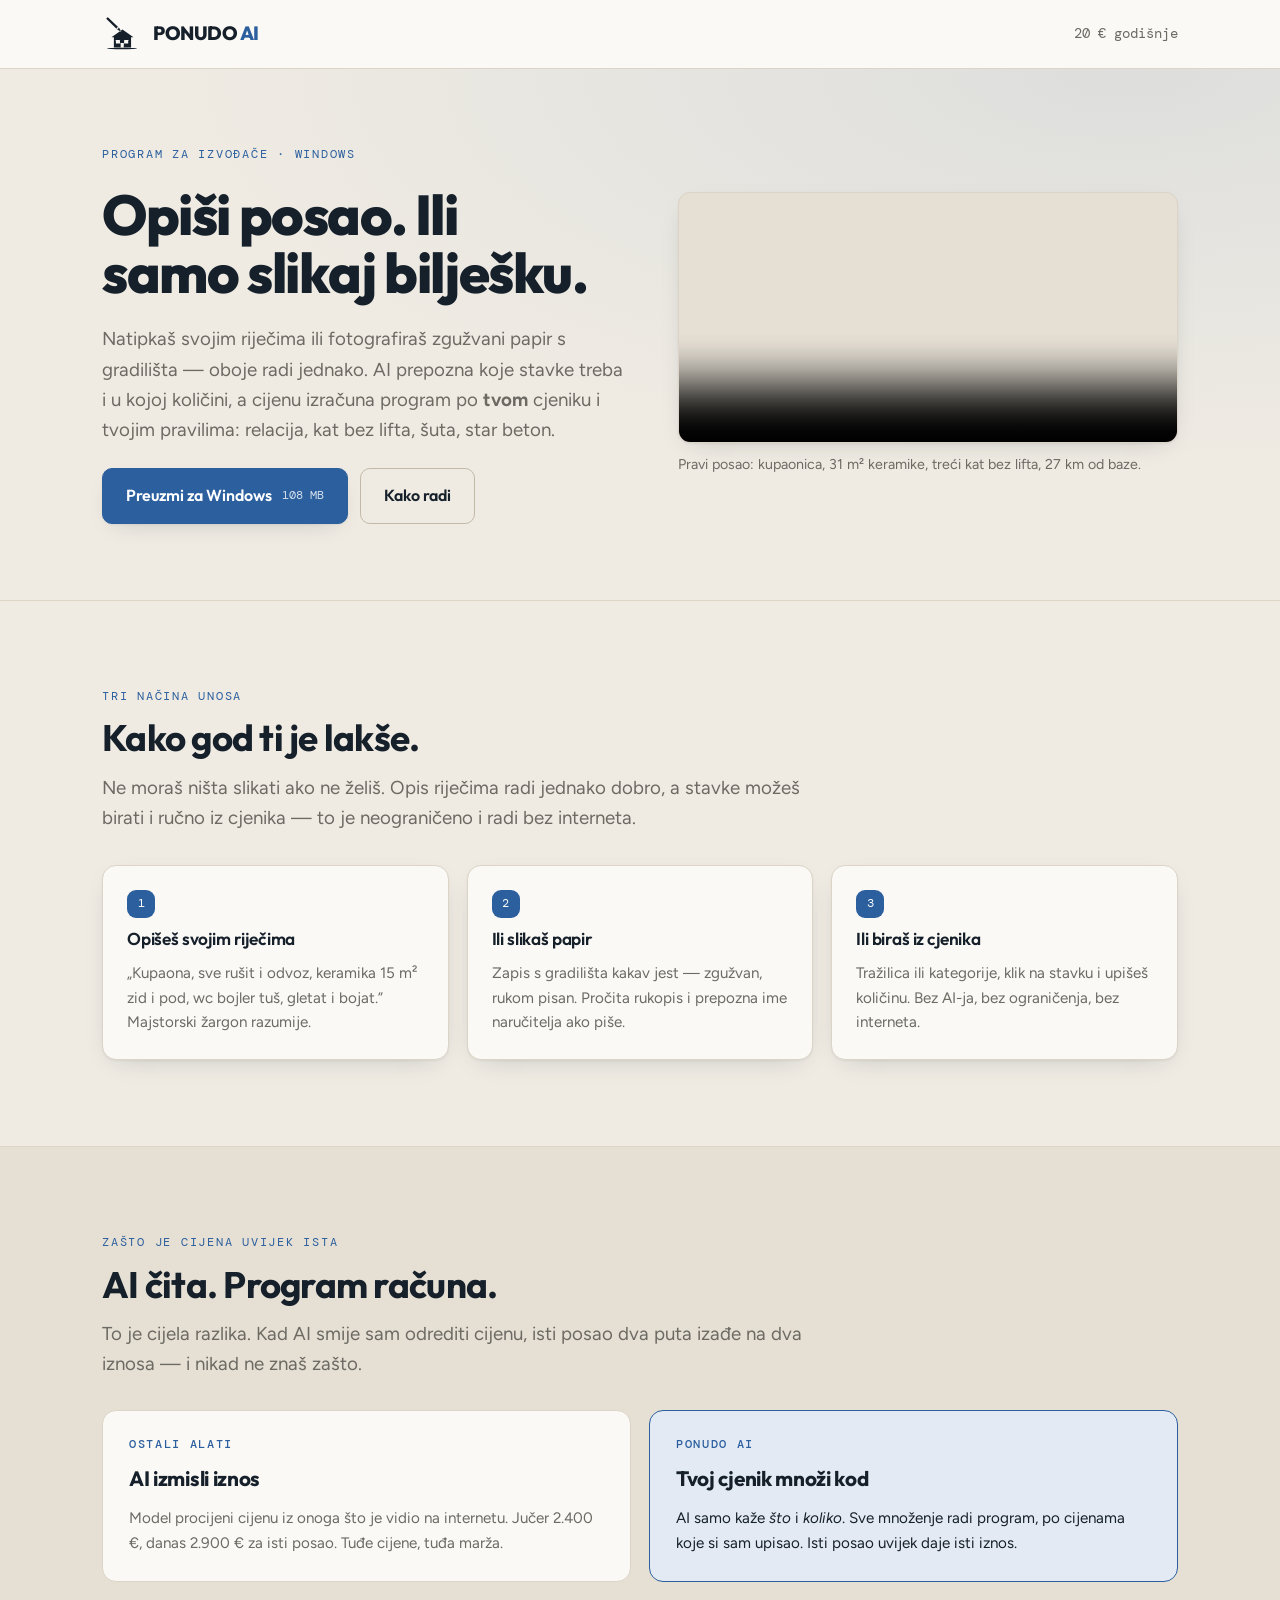
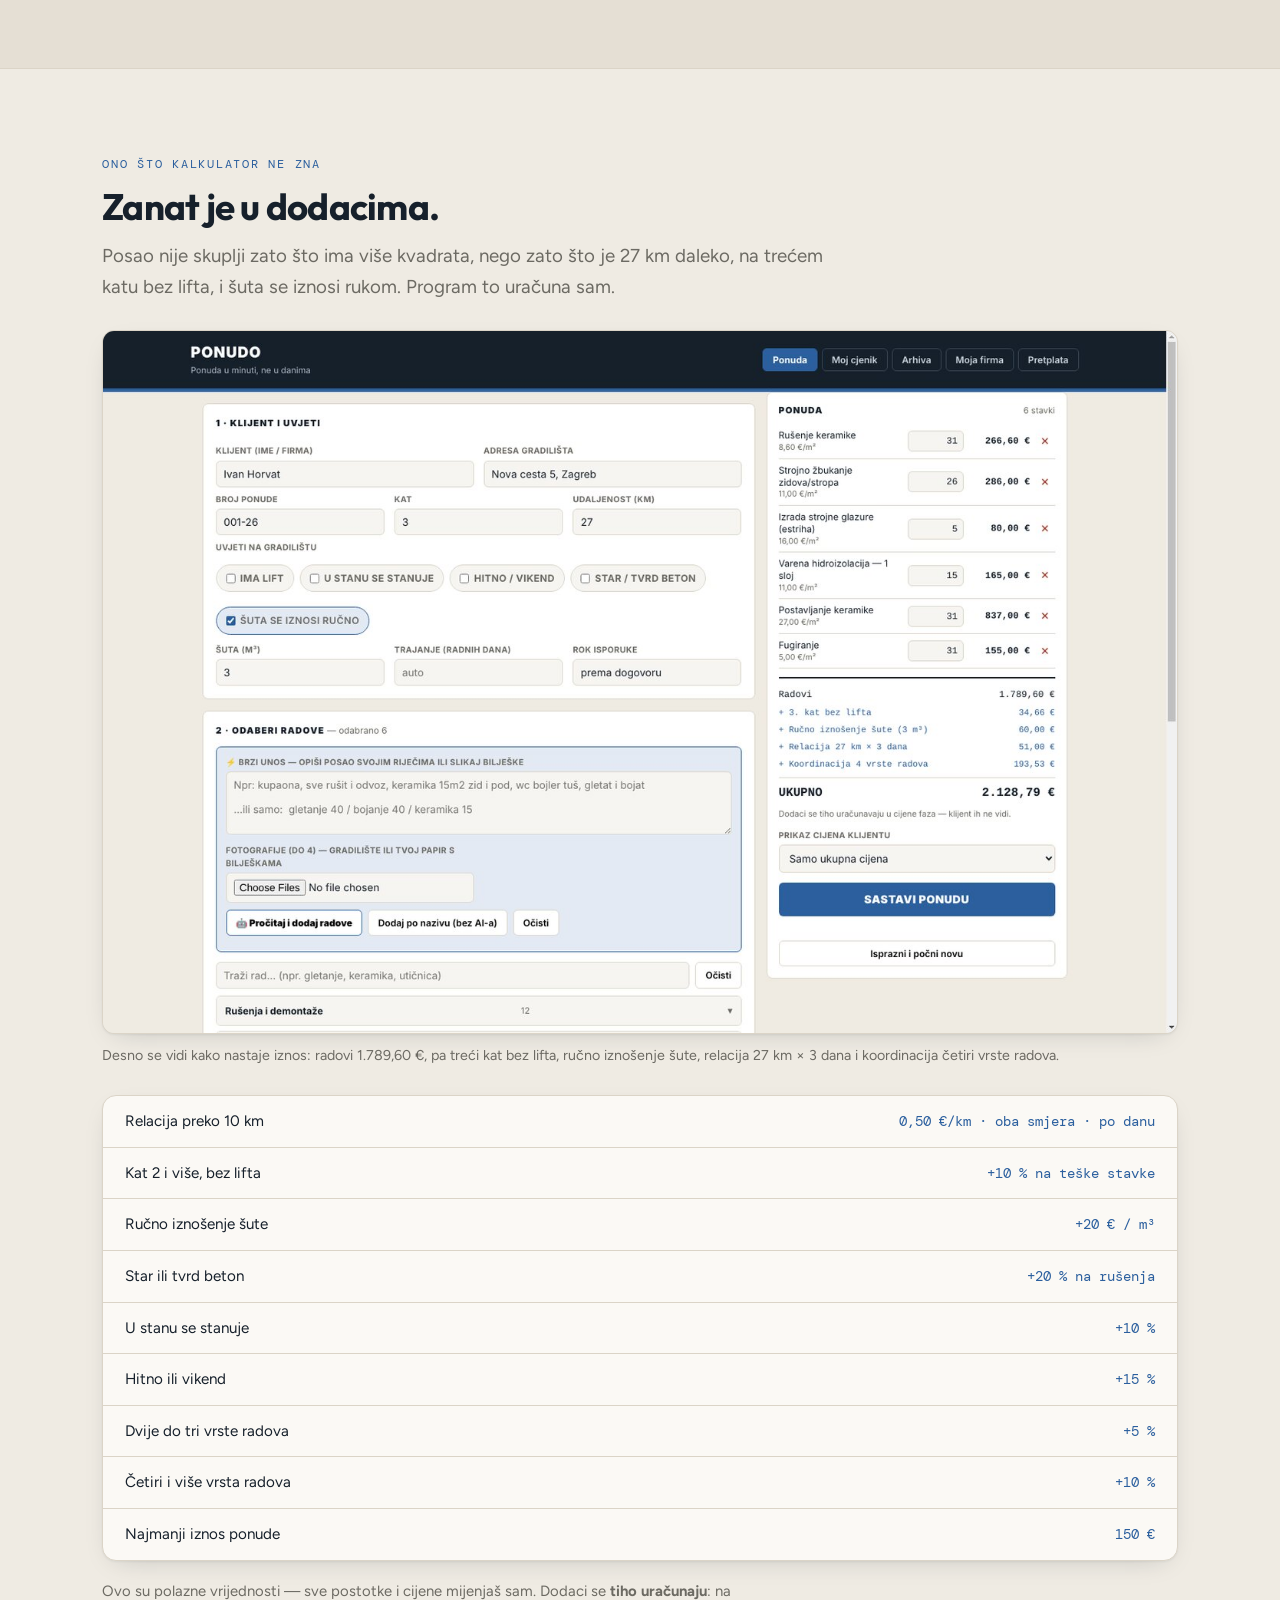
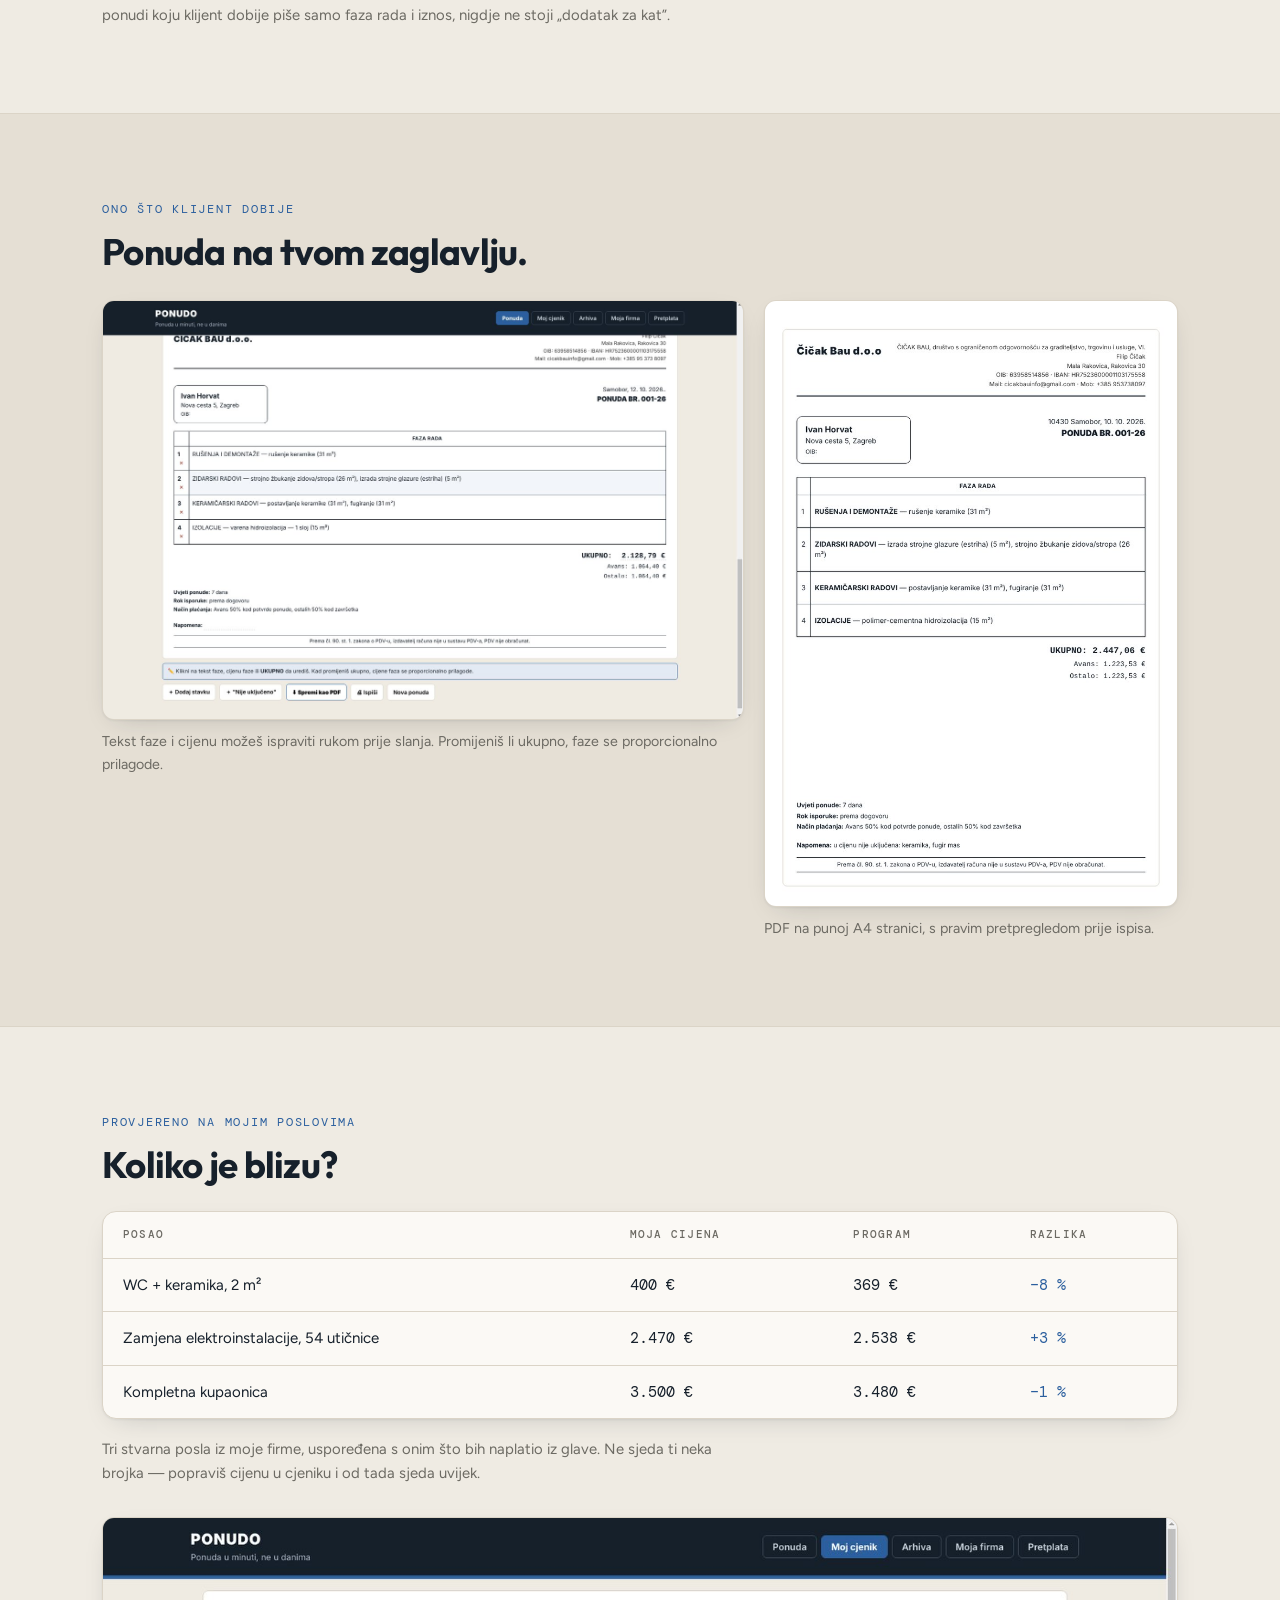
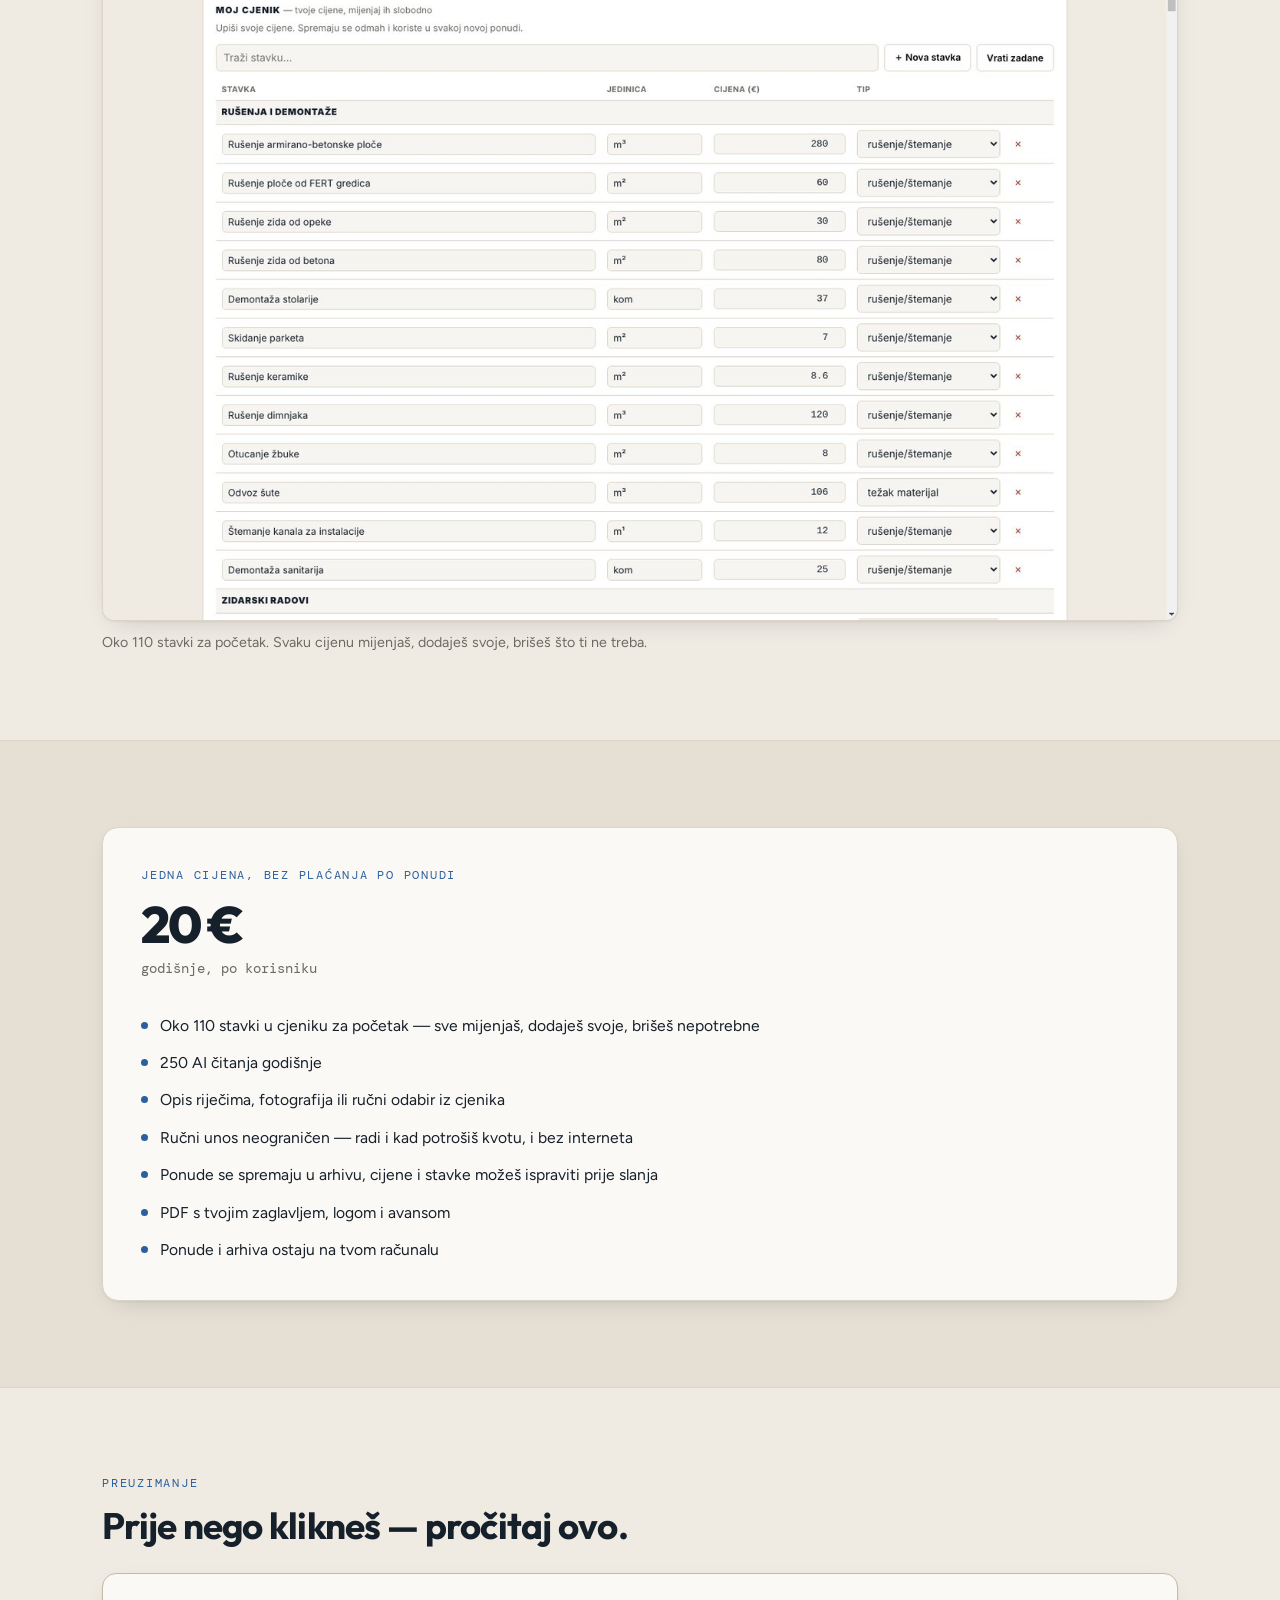
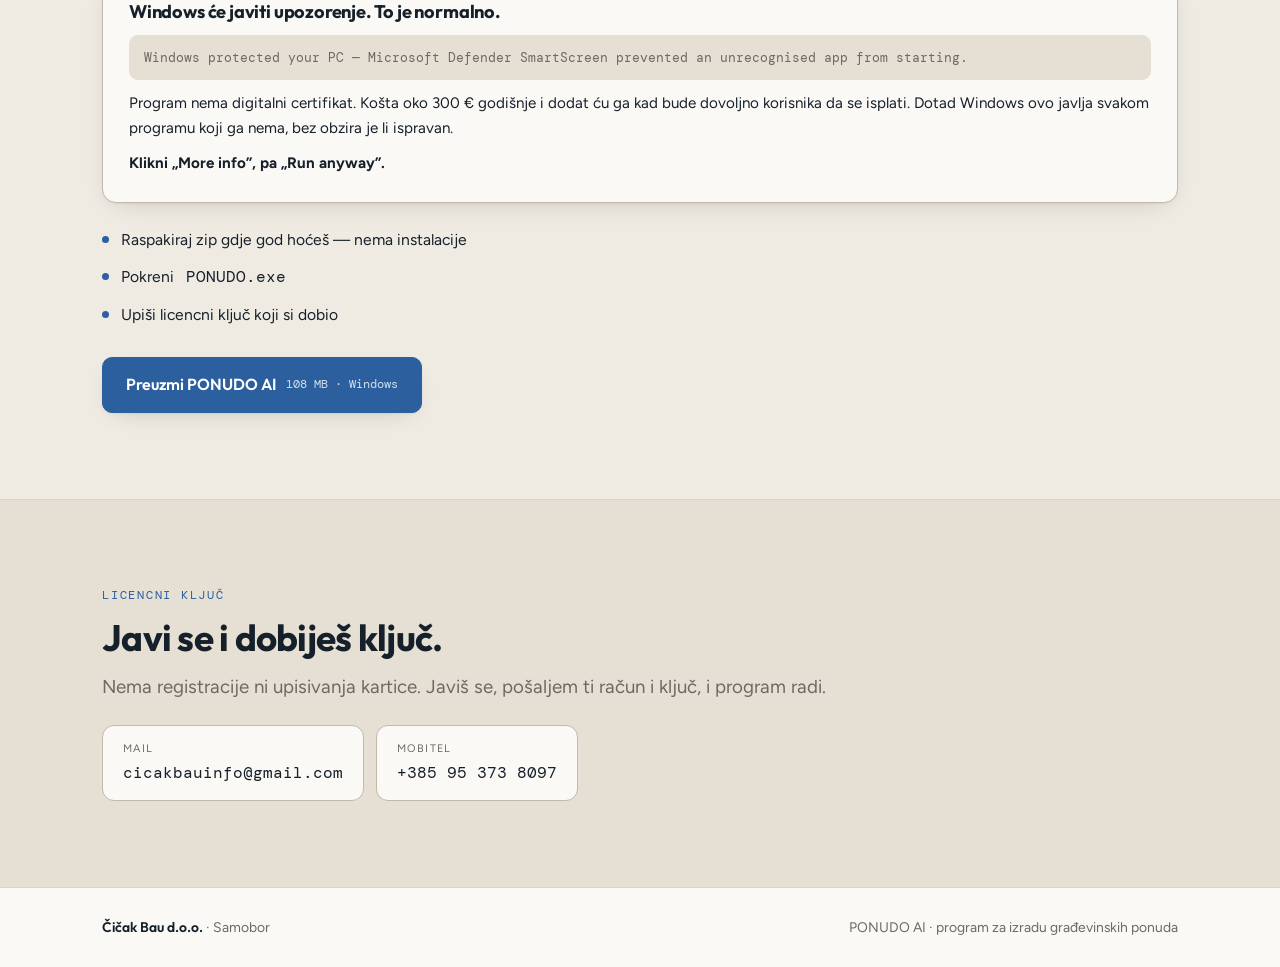
==== index.html @ 3621cfaf "Preuzimanje kreće odmah — izravna poveznica na PONUDO-win.zip" ====
<!doctype html>
<html lang="hr">
<head>
<meta charset="utf-8">
<meta name="viewport" content="width=device-width, initial-scale=1, viewport-fit=cover">
<meta name="description" content="PONUDO AI — program za izradu građevinskih ponuda. Opišeš posao ili slikaš bilješku, a cijena se računa po tvom cjeniku. Za Windows, 20 € godišnje.">
<meta property="og:title" content="PONUDO AI">
<meta property="og:description" content="Opiši posao ili slikaj bilješku s gradilišta — ponuda je gotova. Program za izvođače, za Windows.">
<meta property="og:type" content="website">
<link rel="icon" href="znak.svg">
<title>PONUDO AI</title>
<link rel="preconnect" href="https://fonts.googleapis.com">
<link rel="preconnect" href="https://fonts.gstatic.com" crossorigin>
<link rel="stylesheet" href="https://fonts.googleapis.com/css2?family=DM+Mono:wght@400;500&family=Figtree:wght@400;500;600&family=Outfit:wght@600;700;800&display=swap">

<style>
/* Layout: wide two-column opener on sand paper, then a single reading column.
   Sand ground, deep slate ink, one blue accent. No gold, no hairline boxes. */
:root{
  --bg:#EFEBE3; --surface:#FBF9F5; --surface-2:#E5DFD4;
  --fg:#16202B; --fg-muted:#6C6A63;
  --line:#DBD4C7; --line-strong:#C2B9A8;
  --accent:#2B5F9E; --accent-2:#1E4876; --accent-ink:#FFFFFF; --accent-soft:#E3EAF4;
  --wash:rgba(43,95,158,.09);
  --shadow:0 1px 2px rgba(22,32,43,.05), 0 8px 26px -14px rgba(22,32,43,.28);
  --ff-display:"Outfit","Segoe UI",Arial,sans-serif;
  --ff-body:"Figtree","Segoe UI",Roboto,Arial,sans-serif;
  --ff-mono:"DM Mono",ui-monospace,"Courier New",monospace;
}
@media (prefers-color-scheme:dark){
  :root:not([data-theme="light"]){
    --bg:#121820; --surface:#1A222C; --surface-2:#222B36;
    --fg:#ECE8E0; --fg-muted:#9BA1A9;
    --line:#2C3641; --line-strong:#3F4B58;
    --accent:#74A8E6; --accent-2:#A9CBF2; --accent-ink:#0F1720; --accent-soft:#1C2A3A;
    --wash:rgba(116,168,230,.10);
    --shadow:0 1px 2px rgba(0,0,0,.4), 0 10px 30px -16px rgba(0,0,0,.8);
    color-scheme:dark;
  }
}
:root[data-theme="dark"]{
  --bg:#121820; --surface:#1A222C; --surface-2:#222B36;
  --fg:#ECE8E0; --fg-muted:#9BA1A9;
  --line:#2C3641; --line-strong:#3F4B58;
  --accent:#74A8E6; --accent-2:#A9CBF2; --accent-ink:#0F1720; --accent-soft:#1C2A3A;
  --wash:rgba(116,168,230,.10);
  --shadow:0 1px 2px rgba(0,0,0,.4), 0 10px 30px -16px rgba(0,0,0,.8);
  color-scheme:dark;
}

*{box-sizing:border-box}
body{background:var(--bg);color:var(--fg);font-family:var(--ff-body);font-size:16.5px;line-height:1.62;-webkit-font-smoothing:antialiased}
.wrap{max-width:1120px;margin:0 auto;padding-inline:22px}
section{padding-block:clamp(46px,7vw,86px)}
h1,h2,h3{font-family:var(--ff-display);text-wrap:balance;margin:0}
h1{font-weight:800;font-size:clamp(2.1rem,5vw,3.5rem);line-height:1.04;letter-spacing:-.025em}
h2{font-weight:700;font-size:clamp(1.55rem,3.2vw,2.3rem);line-height:1.12;letter-spacing:-.02em}
h3{font-weight:600;font-size:1.08rem;line-height:1.32;letter-spacing:-.01em}
p{margin:0}
.lead{font-size:clamp(1.02rem,1.6vw,1.17rem);color:var(--fg-muted);max-width:62ch}
.eyebrow{font-family:var(--ff-mono);font-size:.73rem;letter-spacing:.15em;text-transform:uppercase;color:var(--accent)}
.num{font-family:var(--ff-mono);font-variant-numeric:tabular-nums}

/* header */
.topbar{background:var(--surface);border-bottom:1px solid var(--line)}
.topbar .wrap{display:flex;align-items:center;justify-content:space-between;gap:16px;padding-block:14px;flex-wrap:wrap}
.brand{display:flex;align-items:center;gap:11px}
.brand svg{width:40px;height:40px;flex:none;color:var(--fg)}
.brand b{font-family:var(--ff-display);font-weight:800;font-size:1.2rem;letter-spacing:-.025em}
.brand b i{color:var(--accent);font-style:normal}
.topbar .price{font-family:var(--ff-mono);font-size:.85rem;color:var(--fg-muted)}

/* hero */
.hero{background:radial-gradient(120% 120% at 88% 0%, var(--wash) 0%, transparent 62%),var(--bg);border-bottom:1px solid var(--line)}
.hero .wrap{display:grid;grid-template-columns:1.05fr 1fr;gap:clamp(28px,4vw,54px);align-items:center;padding-block:clamp(40px,6vw,76px)}
.hero-copy{display:grid;gap:22px;min-width:0}
.hero h1{max-width:15ch}
.cta-row{display:flex;flex-wrap:wrap;gap:12px;align-items:center}
.btn{display:inline-flex;align-items:center;gap:10px;font-family:var(--ff-display);font-weight:600;font-size:1rem;padding:14px 23px;border-radius:10px;text-decoration:none;border:1.5px solid transparent}
.btn-main{background:var(--accent);color:var(--accent-ink);border-color:var(--accent);box-shadow:var(--shadow)}
.btn-main:hover{background:var(--accent-2);border-color:var(--accent-2)}
.btn-main .sz{font-family:var(--ff-mono);font-size:.76rem;font-weight:400;opacity:.8}
.btn-ghost{color:var(--fg);border-color:var(--line-strong);background:transparent}
.btn-ghost:hover{border-color:var(--accent);color:var(--accent)}
a:focus-visible,.btn:focus-visible{outline:2.5px solid var(--accent);outline-offset:3px}

/* media */
figure{margin:0;min-width:0}
video,.shot{width:100%;display:block;border-radius:12px;border:1px solid var(--line);background:var(--surface-2);box-shadow:var(--shadow)}
figcaption{margin-top:10px;font-size:.89rem;color:var(--fg-muted)}

/* cards */
.steps{display:grid;gap:18px;grid-template-columns:repeat(3,1fr);margin-top:32px}
.card{background:var(--surface);border:1px solid var(--line);border-radius:14px;padding:24px;display:grid;gap:10px;align-content:start;min-width:0;box-shadow:var(--shadow)}
.card .n{font-family:var(--ff-mono);font-size:.76rem;color:var(--accent-ink);background:var(--accent);width:28px;height:28px;border-radius:9px;display:grid;place-items:center}
.card p{font-size:.95rem;color:var(--fg-muted)}

.split{display:grid;gap:18px;grid-template-columns:1fr 1fr;margin-top:30px}
.half{border-radius:14px;padding:26px;display:grid;gap:10px;align-content:start;min-width:0}
.half.a{background:var(--surface);border:1px solid var(--line)}
.half.b{background:var(--accent-soft);border:1.5px solid var(--accent)}
.half h3{font-family:var(--ff-mono);font-size:.74rem;font-weight:500;letter-spacing:.14em;text-transform:uppercase;color:var(--accent)}
.half strong{font-family:var(--ff-display);font-weight:700;font-size:1.3rem;display:block;letter-spacing:-.015em}
.half p{font-size:.95rem;color:var(--fg-muted)}
.half.b p{color:var(--fg)}

/* sheet */
.sheet{margin-top:28px;border:1px solid var(--line);border-radius:14px;background:var(--surface);overflow:hidden;box-shadow:var(--shadow)}
.sheet .row{display:flex;justify-content:space-between;align-items:baseline;gap:18px;padding:13px 22px;border-bottom:1px solid var(--line)}
.sheet .row:last-child{border-bottom:0}
.sheet .row span:first-child{font-size:.95rem;min-width:0}
.sheet .row .v{font-family:var(--ff-mono);font-size:.89rem;font-variant-numeric:tabular-nums;color:var(--accent);white-space:nowrap}
.note{margin-top:18px;font-size:.93rem;color:var(--fg-muted);max-width:64ch}

/* table */
.tablewrap{margin-top:26px;overflow-x:auto;border:1px solid var(--line);border-radius:14px;background:var(--surface);box-shadow:var(--shadow)}
table{border-collapse:collapse;width:100%;min-width:470px}
th,td{padding:14px 20px;text-align:left;border-bottom:1px solid var(--line);font-size:.94rem}
thead th{font-family:var(--ff-mono);font-size:.71rem;font-weight:500;letter-spacing:.11em;text-transform:uppercase;color:var(--fg-muted)}
tbody tr:last-child td{border-bottom:0}
td.n{font-family:var(--ff-mono);font-variant-numeric:tabular-nums;white-space:nowrap}
td.d{font-family:var(--ff-mono);font-variant-numeric:tabular-nums;color:var(--accent);white-space:nowrap}

.ticks{display:grid;gap:12px;margin:24px 0 0;padding:0;list-style:none}
.ticks li{display:flex;gap:12px;align-items:baseline;font-size:.98rem}
.ticks li::before{content:"";width:7px;height:7px;border-radius:50%;background:var(--accent);flex:none;transform:translateY(-2px)}

.warn{margin-top:26px;border:1.5px solid var(--line-strong);border-radius:14px;background:var(--surface);padding:26px;display:grid;gap:11px;box-shadow:var(--shadow)}
.warn h3{font-family:var(--ff-display);font-weight:700;font-size:1.14rem}
.warn p{font-size:.95rem}
.warn .screen{font-family:var(--ff-mono);font-size:.83rem;background:var(--surface-2);border-radius:9px;padding:12px 15px;color:var(--fg-muted)}

.buy{border:1px solid var(--line);border-radius:16px;background:var(--surface);padding:clamp(26px,4vw,38px);display:grid;gap:14px;box-shadow:var(--shadow)}
.bigprice{font-family:var(--ff-display);font-weight:800;font-size:clamp(2.3rem,6vw,3.2rem);line-height:1;letter-spacing:-.03em}
.bigprice small{font-family:var(--ff-mono);font-size:.88rem;font-weight:400;color:var(--fg-muted);letter-spacing:0;display:block;margin-top:10px}
.kontakt{display:flex;flex-wrap:wrap;gap:12px;margin-top:22px}
.kontakt a{display:grid;gap:3px;font-family:var(--ff-mono);font-size:1rem;background:var(--surface);border:1px solid var(--line-strong);border-radius:12px;padding:14px 20px;color:var(--fg);text-decoration:none}
.kontakt a:hover{border-color:var(--accent);color:var(--accent)}
.kontakt a span{font-family:var(--ff-body);font-size:.68rem;letter-spacing:.13em;text-transform:uppercase;color:var(--fg-muted)}

.par{display:grid;gap:20px;grid-template-columns:1.55fr 1fr;margin-top:28px;align-items:start}

footer{border-top:1px solid var(--line);background:var(--surface)}
footer .wrap{display:flex;justify-content:space-between;gap:16px;flex-wrap:wrap;padding-block:28px}
footer p{font-size:.87rem;color:var(--fg-muted)}
footer b{font-family:var(--ff-display);font-weight:600;color:var(--fg)}

@media (max-width:860px){ .hero .wrap{grid-template-columns:1fr} }
@media (max-width:760px){ .steps,.split,.par{grid-template-columns:1fr} }
@media (prefers-reduced-motion:reduce){*{transition:none!important;animation:none!important}}
</style>
<style>
 html{-webkit-text-size-adjust:100%}
 body{margin:0}
 img{max-width:100%}
</style>
</head>
<body>


<header class="topbar">
  <div class="wrap">
    <div class="brand">
      <svg viewBox="0 0 1024 1024" aria-hidden="true">
        <g fill="currentColor">
          <ellipse cx="512" cy="884" rx="386" ry="19"/>
          <path d="M524 398 L806 598 L744 598 L744 856 L304 856 L304 598 L242 598 Z"/>
          <rect x="356" y="664" width="104" height="92" rx="6" fill="var(--surface)"/>
          <rect x="566" y="664" width="104" height="92" rx="6" fill="var(--surface)"/>
          <rect x="478" y="742" width="80" height="114" rx="5" fill="var(--surface)"/>
          <g transform="rotate(44 330 300)">
            <rect x="44" y="266" width="392" height="62" rx="14"/>
            <rect x="406" y="266" width="34" height="62" fill="var(--surface)"/>
            <path d="M440 266 L452 266 L556 297 L452 328 L440 328 Z"/>
            <path d="M520 285 L556 297 L520 309 Z" fill="var(--surface)"/>
          </g>
        </g>
      </svg>
      <b>PONUDO<i> AI</i></b>
    </div>
    <p class="price">20 € godišnje</p>
  </div>
</header>

<div class="hero">
  <div class="wrap">
    <div class="hero-copy">
      <p class="eyebrow">Program za izvođače · Windows</p>
      <h1>Opiši posao. Ili samo slikaj bilješku.</h1>
      <p class="lead">Natipkaš svojim riječima ili fotografiraš zgužvani papir s gradilišta — oboje radi jednako. AI prepozna koje stavke treba i u kojoj količini, a cijenu izračuna program po <strong>tvom</strong> cjeniku i tvojim pravilima: relacija, kat bez lifta, šuta, star beton.</p>
      <div class="cta-row">
        <a class="btn btn-main" href="https://github.com/FORPEND/ponudo/releases/latest/download/PONUDO-win.zip">Preuzmi za Windows <span class="sz">108 MB</span></a>
        <a class="btn btn-ghost" href="#kako">Kako radi</a>
      </div>
    </div>
    <figure>
      <video src="promo.mp4" poster="media/poster.jpg" controls playsinline preload="metadata"></video>
      <figcaption>Pravi posao: kupaonica, 31 m² keramike, treći kat bez lifta, 27 km od baze.</figcaption>
    </figure>
  </div>
</div>

<section id="kako">
  <div class="wrap">
    <p class="eyebrow">Tri načina unosa</p>
    <h2 style="margin-top:12px">Kako god ti je lakše.</h2>
    <p class="lead" style="margin-top:14px">Ne moraš ništa slikati ako ne želiš. Opis riječima radi jednako dobro, a stavke možeš birati i ručno iz cjenika — to je neograničeno i radi bez interneta.</p>

    <div class="steps">
      <div class="card">
        <div class="n">1</div>
        <h3>Opišeš svojim riječima</h3>
        <p>„Kupaona, sve rušit i odvoz, keramika 15 m² zid i pod, wc bojler tuš, gletat i bojat.” Majstorski žargon razumije.</p>
      </div>
      <div class="card">
        <div class="n">2</div>
        <h3>Ili slikaš papir</h3>
        <p>Zapis s gradilišta kakav jest — zgužvan, rukom pisan. Pročita rukopis i prepozna ime naručitelja ako piše.</p>
      </div>
      <div class="card">
        <div class="n">3</div>
        <h3>Ili biraš iz cjenika</h3>
        <p>Tražilica ili kategorije, klik na stavku i upišeš količinu. Bez AI-ja, bez ograničenja, bez interneta.</p>
      </div>
    </div>
  </div>
</section>

<section style="background:var(--surface-2);border-block:1px solid var(--line)">
  <div class="wrap">
    <p class="eyebrow">Zašto je cijena uvijek ista</p>
    <h2 style="margin-top:12px">AI čita. Program računa.</h2>
    <p class="lead" style="margin-top:14px">To je cijela razlika. Kad AI smije sam odrediti cijenu, isti posao dva puta izađe na dva iznosa — i nikad ne znaš zašto.</p>
    <div class="split">
      <div class="half a">
        <h3>Ostali alati</h3>
        <strong>AI izmisli iznos</strong>
        <p>Model procijeni cijenu iz onoga što je vidio na internetu. Jučer 2.400 €, danas 2.900 € za isti posao. Tuđe cijene, tuđa marža.</p>
      </div>
      <div class="half b">
        <h3>PONUDO AI</h3>
        <strong>Tvoj cjenik množi kod</strong>
        <p>AI samo kaže <em>što</em> i <em>koliko</em>. Sve množenje radi program, po cijenama koje si sam upisao. Isti posao uvijek daje isti iznos.</p>
      </div>
    </div>
  </div>
</section>

<section>
  <div class="wrap">
    <p class="eyebrow">Ono što kalkulator ne zna</p>
    <h2 style="margin-top:12px">Zanat je u dodacima.</h2>
    <p class="lead" style="margin-top:14px">Posao nije skuplji zato što ima više kvadrata, nego zato što je 27 km daleko, na trećem katu bez lifta, i šuta se iznosi rukom. Program to uračuna sam.</p>

    <figure style="margin-top:28px">
      <img class="shot" src="1-unos.jpg" alt="Ekran programa: unesene stavke kupaonice, desno razrada iznosa s dodacima za kat, šutu, relaciju i koordinaciju više vrsta radova" loading="lazy">
      <figcaption>Desno se vidi kako nastaje iznos: radovi 1.789,60 €, pa treći kat bez lifta, ručno iznošenje šute, relacija 27 km × 3 dana i koordinacija četiri vrste radova.</figcaption>
    </figure>

    <div class="sheet">
      <div class="row"><span>Relacija preko 10 km</span><span class="v">0,50 €/km · oba smjera · po danu</span></div>
      <div class="row"><span>Kat 2 i više, bez lifta</span><span class="v">+10 % na teške stavke</span></div>
      <div class="row"><span>Ručno iznošenje šute</span><span class="v">+20 € / m³</span></div>
      <div class="row"><span>Star ili tvrd beton</span><span class="v">+20 % na rušenja</span></div>
      <div class="row"><span>U stanu se stanuje</span><span class="v">+10 %</span></div>
      <div class="row"><span>Hitno ili vikend</span><span class="v">+15 %</span></div>
      <div class="row"><span>Dvije do tri vrste radova</span><span class="v">+5 %</span></div>
      <div class="row"><span>Četiri i više vrsta radova</span><span class="v">+10 %</span></div>
      <div class="row"><span>Najmanji iznos ponude</span><span class="v">150 €</span></div>
    </div>
    <p class="note">Ovo su polazne vrijednosti — sve postotke i cijene mijenjaš sam. Dodaci se <strong>tiho uračunaju</strong>: na ponudi koju klijent dobije piše samo faza rada i iznos, nigdje ne stoji „dodatak za kat”.</p>
  </div>
</section>

<section style="background:var(--surface-2);border-block:1px solid var(--line)">
  <div class="wrap">
    <p class="eyebrow">Ono što klijent dobije</p>
    <h2 style="margin-top:12px">Ponuda na tvom zaglavlju.</h2>
    <div class="par">
      <figure>
        <img class="shot" src="2-ponuda.jpg" alt="Gotova ponuda u programu, s podacima firme, klijentom i fazama rada" loading="lazy">
        <figcaption>Tekst faze i cijenu možeš ispraviti rukom prije slanja. Promijeniš li ukupno, faze se proporcionalno prilagode.</figcaption>
      </figure>
      <figure>
        <img class="shot" src="4-pdf.jpg" alt="Ista ponuda kao PDF na punoj A4 stranici" loading="lazy">
        <figcaption>PDF na punoj A4 stranici, s pravim pretpregledom prije ispisa.</figcaption>
      </figure>
    </div>
  </div>
</section>

<section>
  <div class="wrap">
    <p class="eyebrow">Provjereno na mojim poslovima</p>
    <h2 style="margin-top:12px">Koliko je blizu?</h2>
    <div class="tablewrap">
      <table>
        <thead><tr><th>Posao</th><th>Moja cijena</th><th>Program</th><th>Razlika</th></tr></thead>
        <tbody>
          <tr><td>WC + keramika, 2 m²</td><td class="n">400 €</td><td class="n">369 €</td><td class="d">−8 %</td></tr>
          <tr><td>Zamjena elektroinstalacije, 54 utičnice</td><td class="n">2.470 €</td><td class="n">2.538 €</td><td class="d">+3 %</td></tr>
          <tr><td>Kompletna kupaonica</td><td class="n">3.500 €</td><td class="n">3.480 €</td><td class="d">−1 %</td></tr>
        </tbody>
      </table>
    </div>
    <p class="note">Tri stvarna posla iz moje firme, uspoređena s onim što bih naplatio iz glave. Ne sjeda ti neka brojka — popraviš cijenu u cjeniku i od tada sjeda uvijek.</p>

    <figure style="margin-top:32px">
      <img class="shot" src="3-cjenik.jpg" alt="Ekran cjenika: popis stavki s jedinicama, cijenama i tipom rada, sve izmjenjivo" loading="lazy">
      <figcaption>Oko 110 stavki za početak. Svaku cijenu mijenjaš, dodaješ svoje, brišeš što ti ne treba.</figcaption>
    </figure>
  </div>
</section>

<section style="background:var(--surface-2);border-block:1px solid var(--line)">
  <div class="wrap">
    <div class="buy">
      <p class="eyebrow">Jedna cijena, bez plaćanja po ponudi</p>
      <p class="bigprice">20 €<small>godišnje, po korisniku</small></p>
      <ul class="ticks">
        <li>Oko 110 stavki u cjeniku za početak — sve mijenjaš, dodaješ svoje, brišeš nepotrebne</li>
        <li>250 AI čitanja godišnje</li>
        <li>Opis riječima, fotografija ili ručni odabir iz cjenika</li>
        <li>Ručni unos neograničen — radi i kad potrošiš kvotu, i bez interneta</li>
        <li>Ponude se spremaju u arhivu, cijene i stavke možeš ispraviti prije slanja</li>
        <li>PDF s tvojim zaglavljem, logom i avansom</li>
        <li>Ponude i arhiva ostaju na tvom računalu</li>
      </ul>
    </div>
  </div>
</section>

<section>
  <div class="wrap">
    <p class="eyebrow">Preuzimanje</p>
    <h2 style="margin-top:12px">Prije nego klikneš — pročitaj ovo.</h2>
    <div class="warn">
      <h3>Windows će javiti upozorenje. To je normalno.</h3>
      <p class="screen">Windows protected your PC — Microsoft Defender SmartScreen prevented an unrecognised app from starting.</p>
      <p>Program nema digitalni certifikat. Košta oko 300 € godišnje i dodat ću ga kad bude dovoljno korisnika da se isplati. Dotad Windows ovo javlja svakom programu koji ga nema, bez obzira je li ispravan.</p>
      <p><strong>Klikni „More info”, pa „Run anyway”.</strong></p>
    </div>
    <ul class="ticks">
      <li>Raspakiraj zip gdje god hoćeš — nema instalacije</li>
      <li>Pokreni <span class="num">PONUDO.exe</span></li>
      <li>Upiši licencni ključ koji si dobio</li>
    </ul>
    <div class="cta-row" style="margin-top:30px">
      <a class="btn btn-main" href="https://github.com/FORPEND/ponudo/releases/latest/download/PONUDO-win.zip">Preuzmi PONUDO AI <span class="sz">108 MB · Windows</span></a>
    </div>
  </div>
</section>

<section style="background:var(--surface-2);border-top:1px solid var(--line)">
  <div class="wrap">
    <p class="eyebrow">Licencni ključ</p>
    <h2 style="margin-top:12px">Javi se i dobiješ ključ.</h2>
    <p class="lead" style="margin-top:14px">Nema registracije ni upisivanja kartice. Javiš se, pošaljem ti račun i ključ, i program radi.</p>
    <div class="kontakt">
      <a href="mailto:cicakbauinfo@gmail.com"><span>Mail</span> cicakbauinfo@gmail.com</a>
      <a href="tel:+385953738097"><span>Mobitel</span> +385 95 373 8097</a>
    </div>
  </div>
</section>

<footer>
  <div class="wrap">
    <p><b>Čičak Bau d.o.o.</b> · Samobor</p>
    <p>PONUDO AI · program za izradu građevinskih ponuda</p>
  </div>
</footer>

</body>
</html>
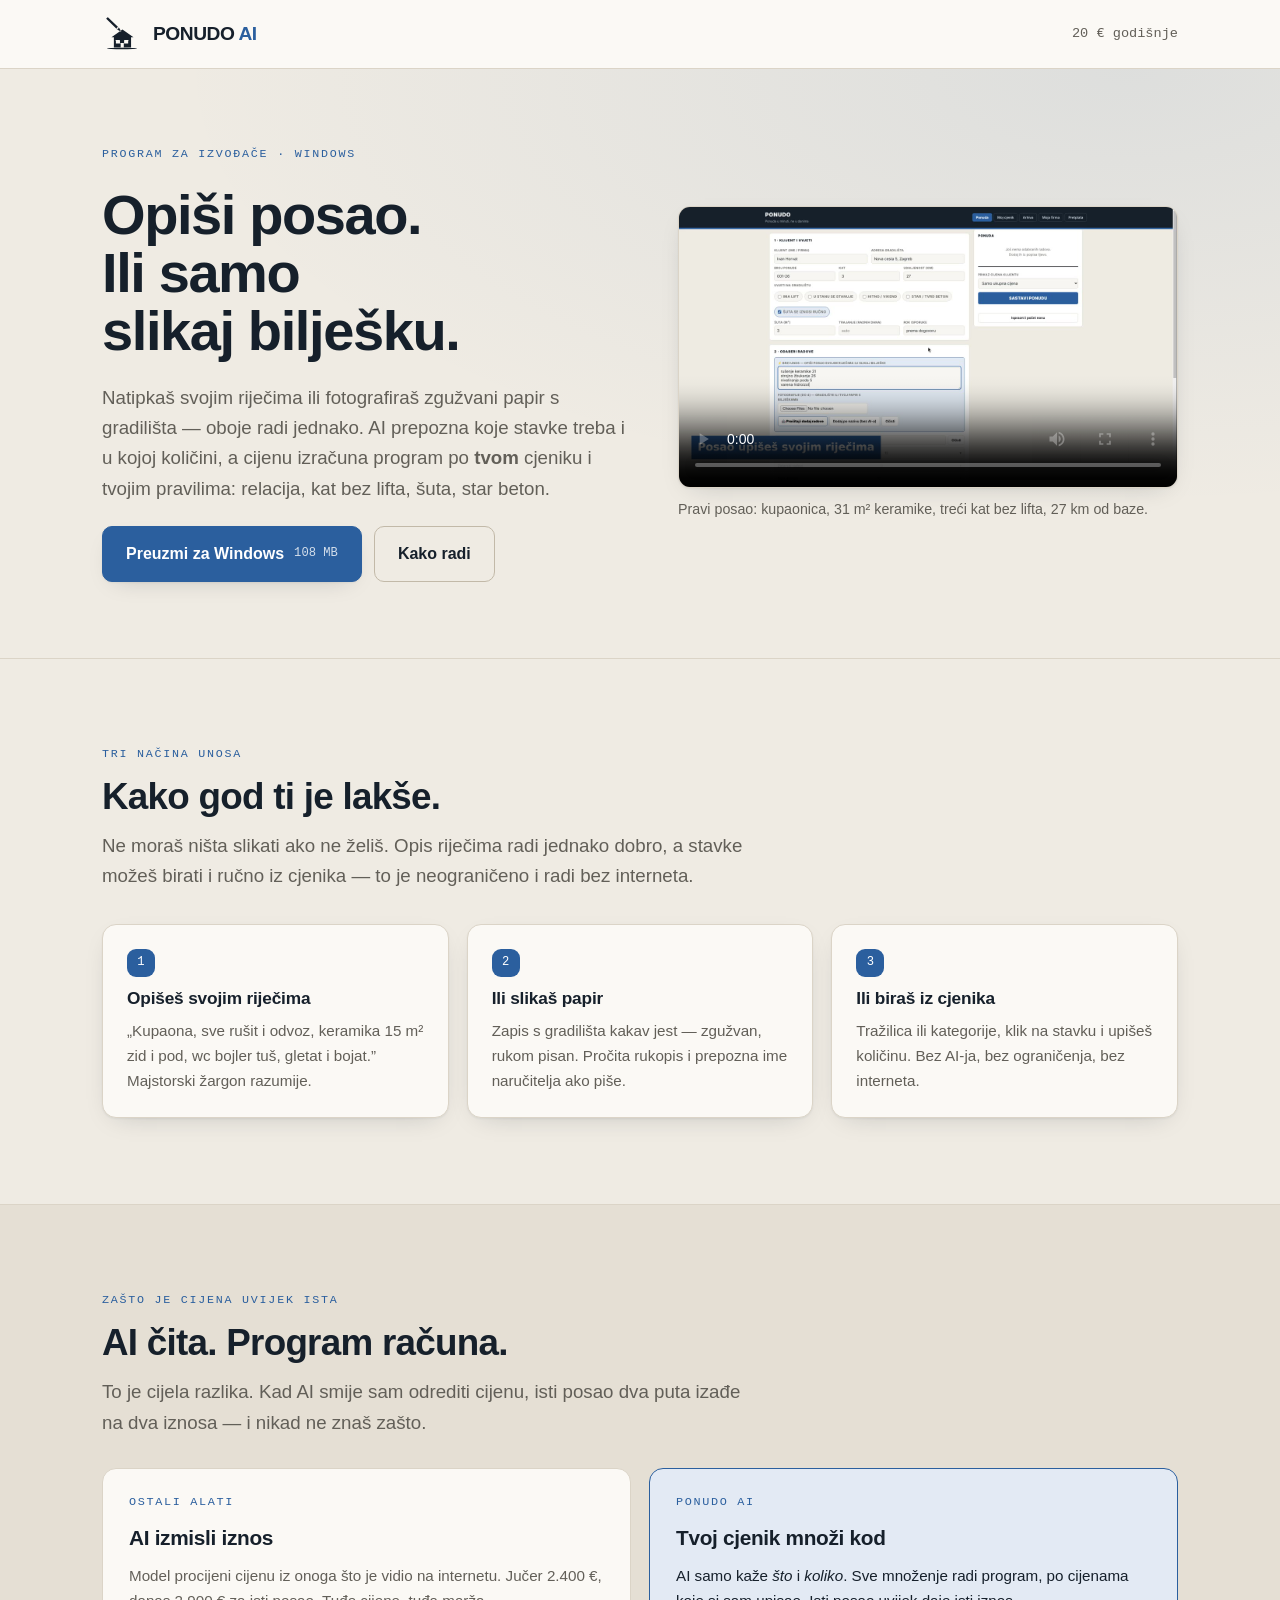
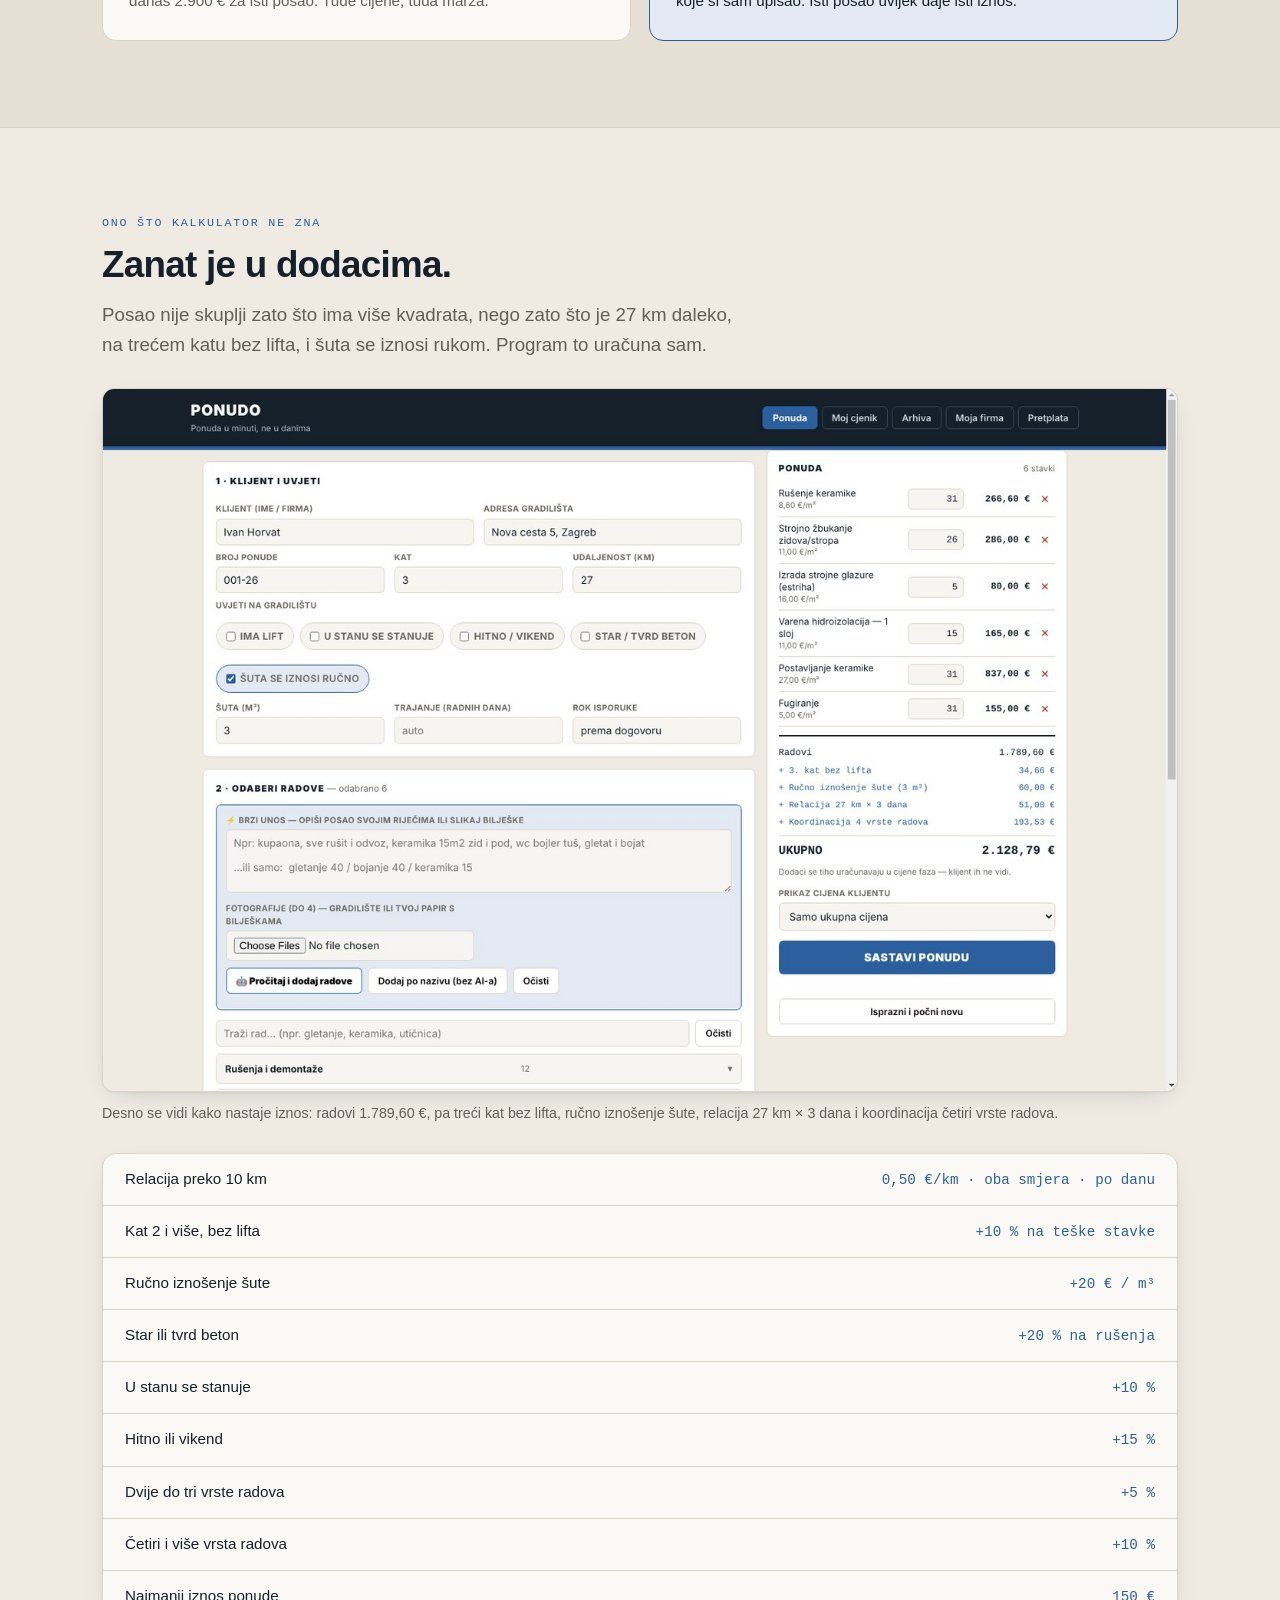
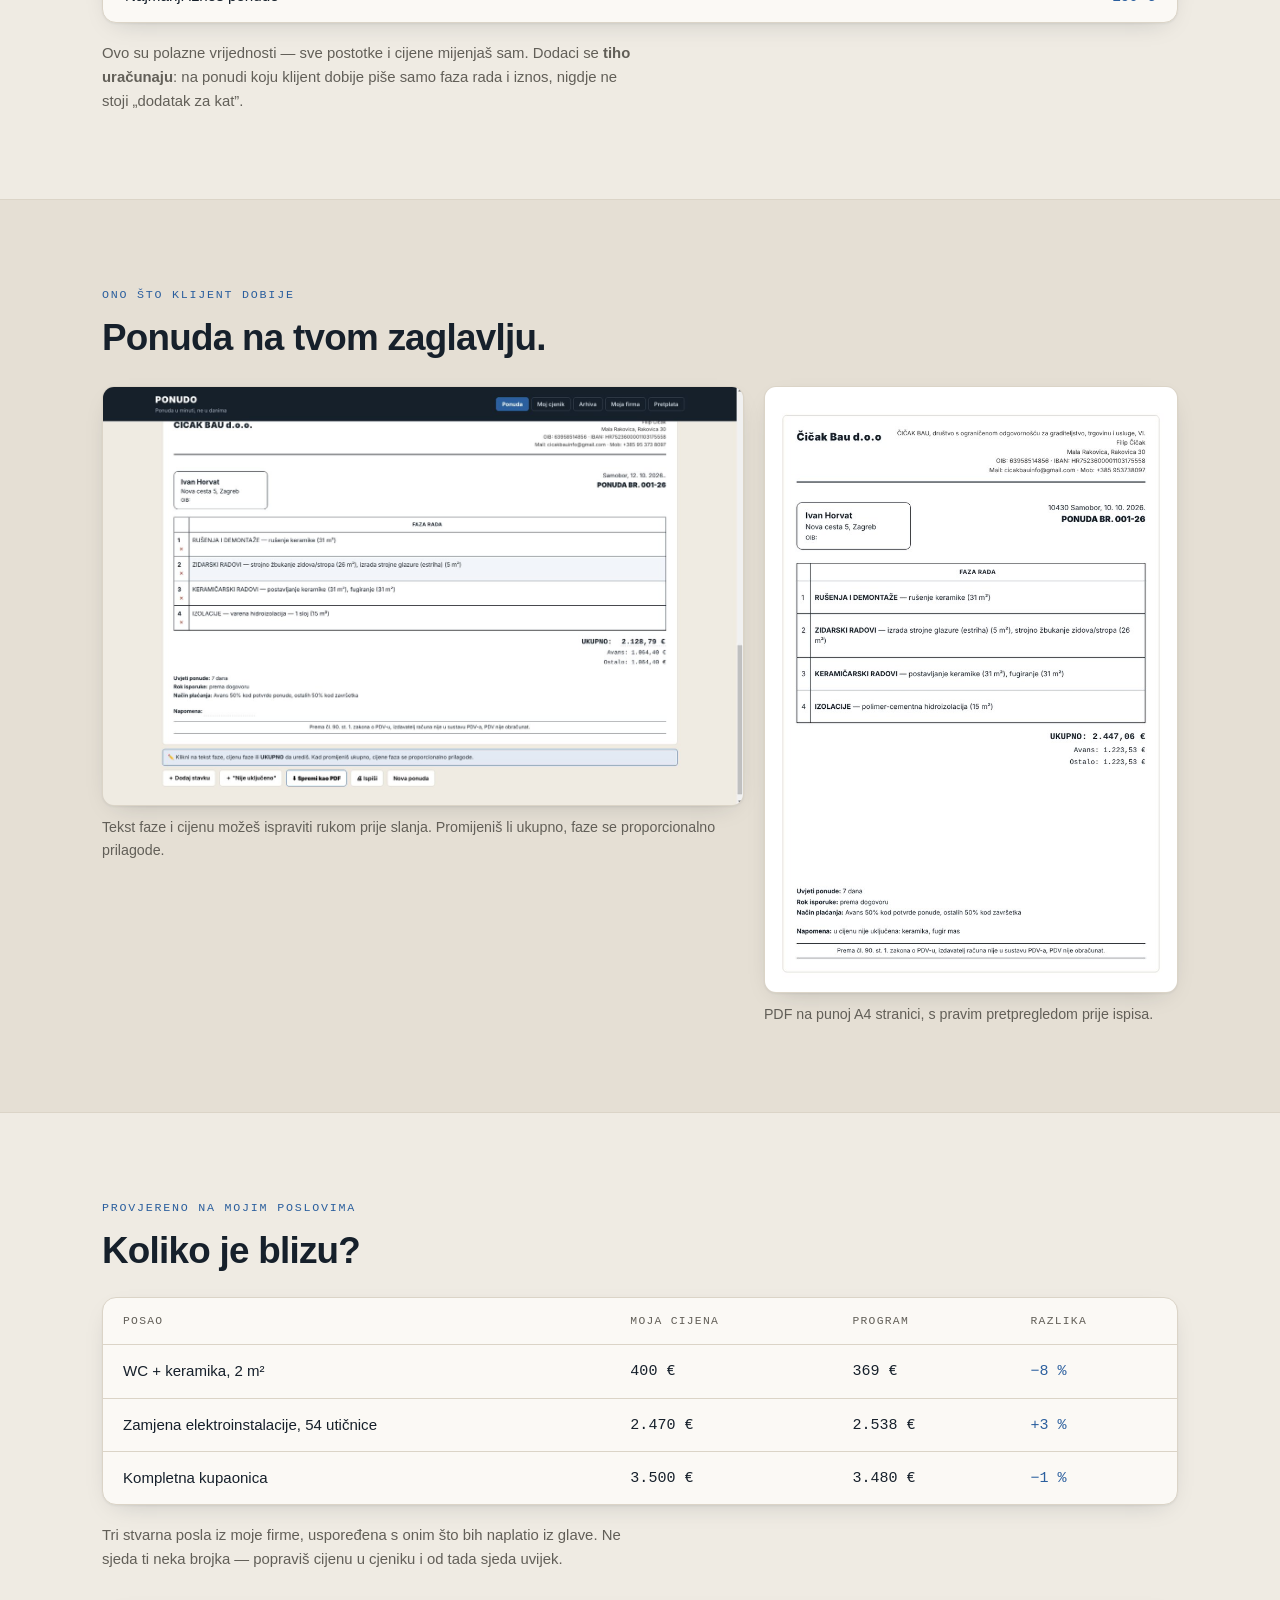
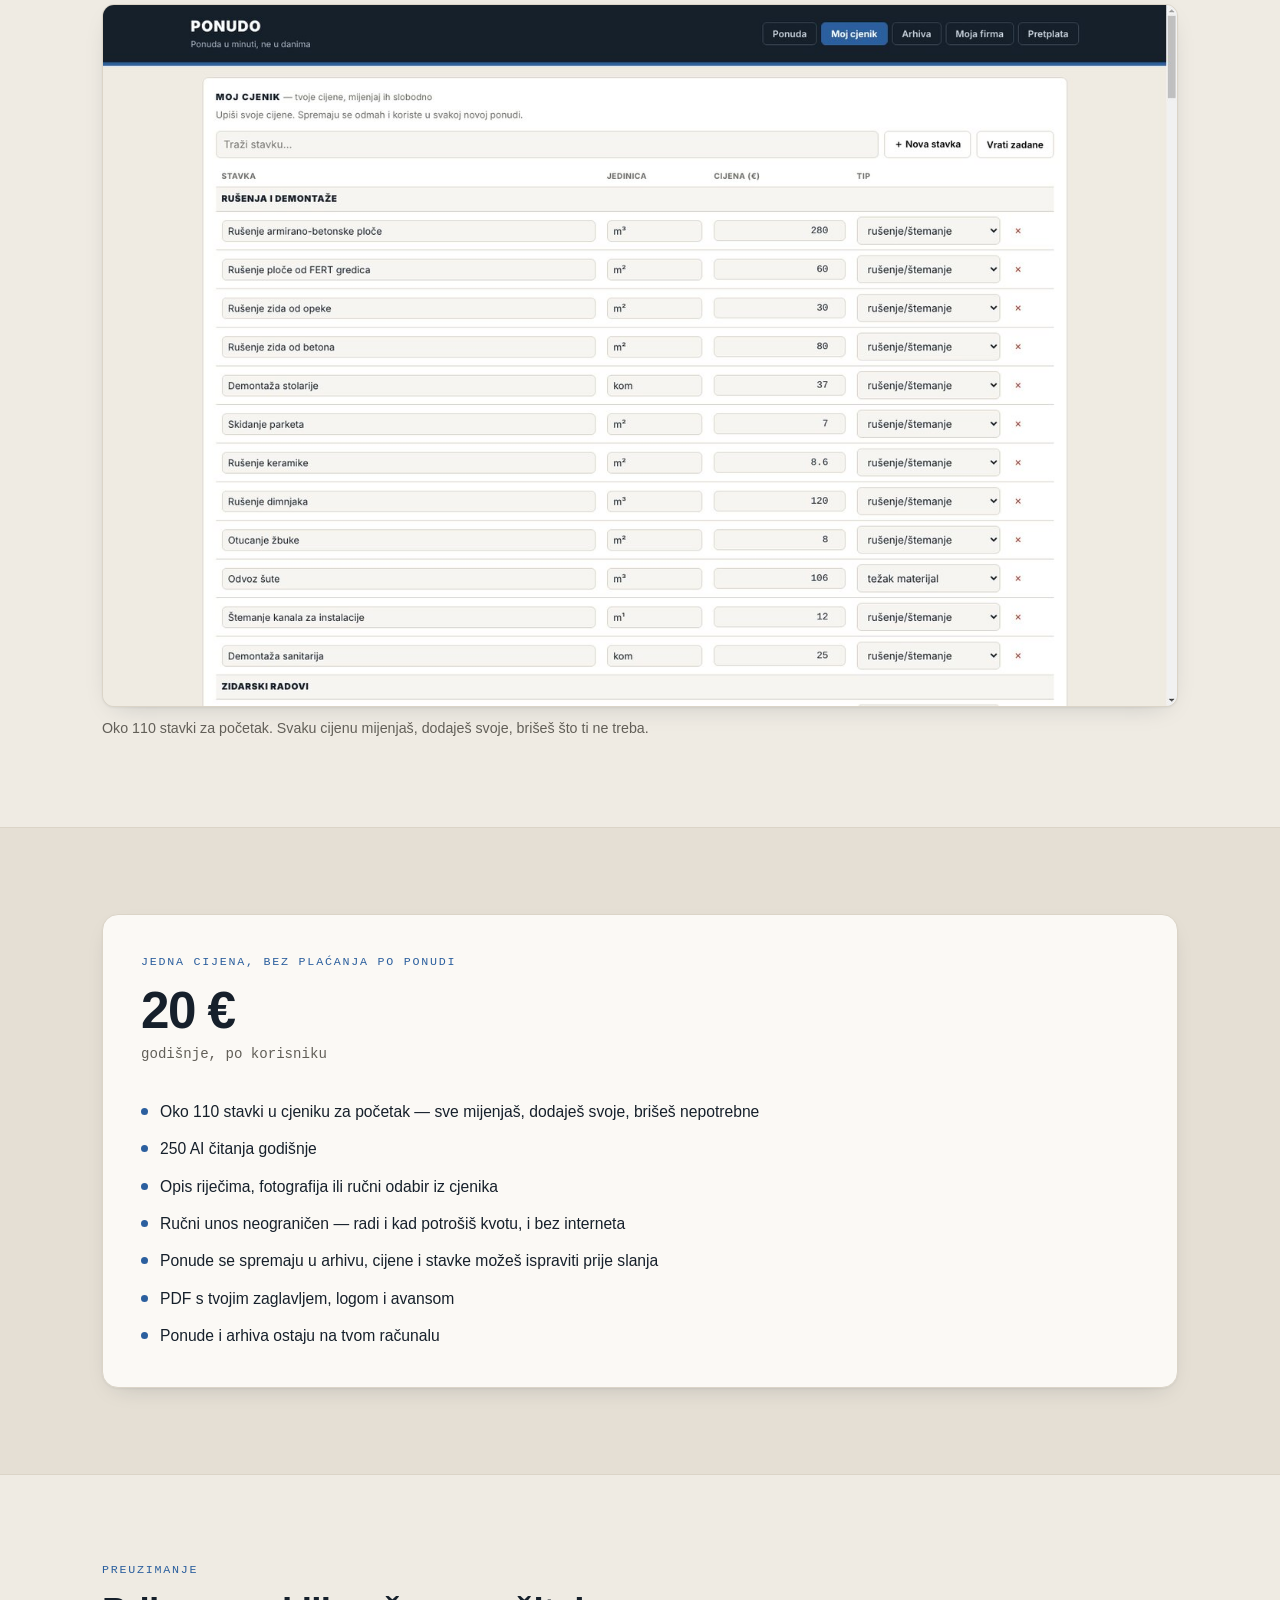
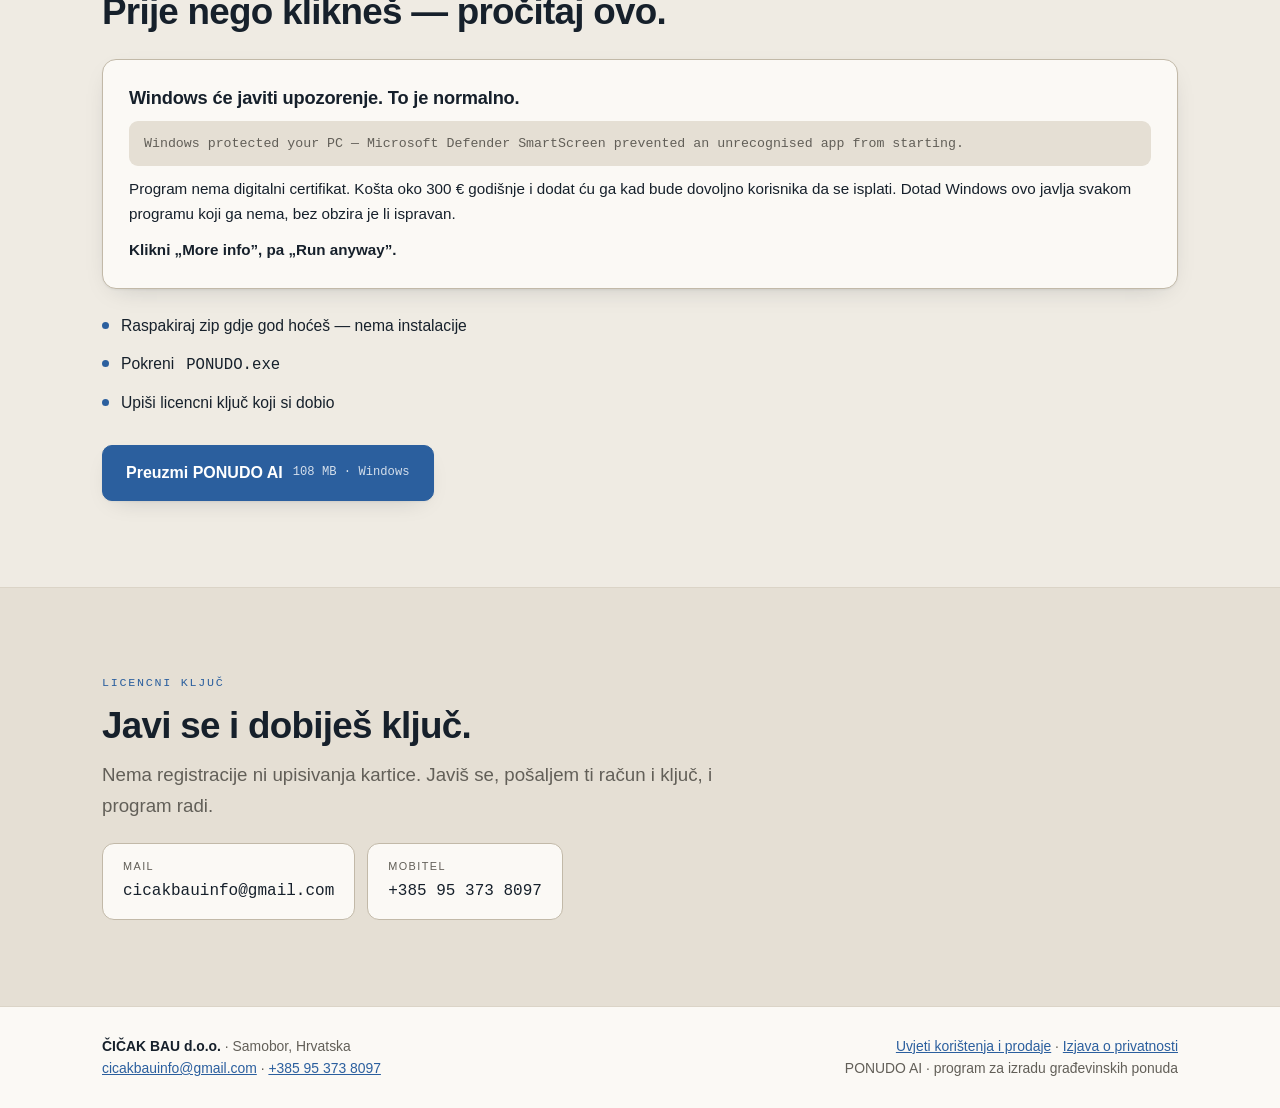
==== commit dbea9ea5: "Uvjeti koristenja i izjava o privatnosti + fontovi s vlastite stranice" ====
--- a/index.html
+++ b/index.html
@@ -9,16 +9,63 @@
 <meta property="og:type" content="website">
 <link rel="icon" href="znak.svg">
 <title>PONUDO AI</title>
-<link rel="preconnect" href="https://fonts.googleapis.com">
-<link rel="preconnect" href="https://fonts.gstatic.com" crossorigin>
-<link rel="stylesheet" href="https://fonts.googleapis.com/css2?family=DM+Mono:wght@400;500&family=Figtree:wght@400;500;600&family=Outfit:wght@600;700;800&display=swap">
 
 <style>
+/* Fontovi se poslužuju s ove stranice — ništa se ne traži od Googlea ni bilo koga drugog. */
+@font-face{font-family:'Figtree';font-style:normal;font-weight:400;font-display:swap;
+src:url(figtree-latin-ext-400-normal.woff2) format('woff2');
+unicode-range:U+0100-02BA,U+02BD-02C5,U+02C7-02CC,U+02CE-02D7,U+02DD-02FF,U+0304,U+0308,U+0329,U+1D00-1DBF,U+1E00-1E9F,U+1EF2-1EFF,U+2020,U+20A0-20AB,U+20AD-20C0,U+2113,U+2C60-2C7F,U+A720-A7FF}
+@font-face{font-family:'Figtree';font-style:normal;font-weight:400;font-display:swap;
+src:url(figtree-latin-400-normal.woff2) format('woff2');
+unicode-range:U+0000-00FF,U+0131,U+0152-0153,U+02BB-02BC,U+02C6,U+02DA,U+02DC,U+0304,U+0308,U+0329,U+2000-206F,U+20AC,U+2122,U+2191,U+2193,U+2212,U+2215,U+FEFF,U+FFFD}
+@font-face{font-family:'Figtree';font-style:normal;font-weight:500;font-display:swap;
+src:url(figtree-latin-ext-500-normal.woff2) format('woff2');
+unicode-range:U+0100-02BA,U+02BD-02C5,U+02C7-02CC,U+02CE-02D7,U+02DD-02FF,U+0304,U+0308,U+0329,U+1D00-1DBF,U+1E00-1E9F,U+1EF2-1EFF,U+2020,U+20A0-20AB,U+20AD-20C0,U+2113,U+2C60-2C7F,U+A720-A7FF}
+@font-face{font-family:'Figtree';font-style:normal;font-weight:500;font-display:swap;
+src:url(figtree-latin-500-normal.woff2) format('woff2');
+unicode-range:U+0000-00FF,U+0131,U+0152-0153,U+02BB-02BC,U+02C6,U+02DA,U+02DC,U+0304,U+0308,U+0329,U+2000-206F,U+20AC,U+2122,U+2191,U+2193,U+2212,U+2215,U+FEFF,U+FFFD}
+@font-face{font-family:'Figtree';font-style:normal;font-weight:600;font-display:swap;
+src:url(figtree-latin-ext-600-normal.woff2) format('woff2');
+unicode-range:U+0100-02BA,U+02BD-02C5,U+02C7-02CC,U+02CE-02D7,U+02DD-02FF,U+0304,U+0308,U+0329,U+1D00-1DBF,U+1E00-1E9F,U+1EF2-1EFF,U+2020,U+20A0-20AB,U+20AD-20C0,U+2113,U+2C60-2C7F,U+A720-A7FF}
+@font-face{font-family:'Figtree';font-style:normal;font-weight:600;font-display:swap;
+src:url(figtree-latin-600-normal.woff2) format('woff2');
+unicode-range:U+0000-00FF,U+0131,U+0152-0153,U+02BB-02BC,U+02C6,U+02DA,U+02DC,U+0304,U+0308,U+0329,U+2000-206F,U+20AC,U+2122,U+2191,U+2193,U+2212,U+2215,U+FEFF,U+FFFD}
+@font-face{font-family:'Outfit';font-style:normal;font-weight:600;font-display:swap;
+src:url(outfit-latin-ext-600-normal.woff2) format('woff2');
+unicode-range:U+0100-02BA,U+02BD-02C5,U+02C7-02CC,U+02CE-02D7,U+02DD-02FF,U+0304,U+0308,U+0329,U+1D00-1DBF,U+1E00-1E9F,U+1EF2-1EFF,U+2020,U+20A0-20AB,U+20AD-20C0,U+2113,U+2C60-2C7F,U+A720-A7FF}
+@font-face{font-family:'Outfit';font-style:normal;font-weight:600;font-display:swap;
+src:url(outfit-latin-600-normal.woff2) format('woff2');
+unicode-range:U+0000-00FF,U+0131,U+0152-0153,U+02BB-02BC,U+02C6,U+02DA,U+02DC,U+0304,U+0308,U+0329,U+2000-206F,U+20AC,U+2122,U+2191,U+2193,U+2212,U+2215,U+FEFF,U+FFFD}
+@font-face{font-family:'Outfit';font-style:normal;font-weight:700;font-display:swap;
+src:url(outfit-latin-ext-700-normal.woff2) format('woff2');
+unicode-range:U+0100-02BA,U+02BD-02C5,U+02C7-02CC,U+02CE-02D7,U+02DD-02FF,U+0304,U+0308,U+0329,U+1D00-1DBF,U+1E00-1E9F,U+1EF2-1EFF,U+2020,U+20A0-20AB,U+20AD-20C0,U+2113,U+2C60-2C7F,U+A720-A7FF}
+@font-face{font-family:'Outfit';font-style:normal;font-weight:700;font-display:swap;
+src:url(outfit-latin-700-normal.woff2) format('woff2');
+unicode-range:U+0000-00FF,U+0131,U+0152-0153,U+02BB-02BC,U+02C6,U+02DA,U+02DC,U+0304,U+0308,U+0329,U+2000-206F,U+20AC,U+2122,U+2191,U+2193,U+2212,U+2215,U+FEFF,U+FFFD}
+@font-face{font-family:'Outfit';font-style:normal;font-weight:800;font-display:swap;
+src:url(outfit-latin-ext-800-normal.woff2) format('woff2');
+unicode-range:U+0100-02BA,U+02BD-02C5,U+02C7-02CC,U+02CE-02D7,U+02DD-02FF,U+0304,U+0308,U+0329,U+1D00-1DBF,U+1E00-1E9F,U+1EF2-1EFF,U+2020,U+20A0-20AB,U+20AD-20C0,U+2113,U+2C60-2C7F,U+A720-A7FF}
+@font-face{font-family:'Outfit';font-style:normal;font-weight:800;font-display:swap;
+src:url(outfit-latin-800-normal.woff2) format('woff2');
+unicode-range:U+0000-00FF,U+0131,U+0152-0153,U+02BB-02BC,U+02C6,U+02DA,U+02DC,U+0304,U+0308,U+0329,U+2000-206F,U+20AC,U+2122,U+2191,U+2193,U+2212,U+2215,U+FEFF,U+FFFD}
+@font-face{font-family:'DM Mono';font-style:normal;font-weight:400;font-display:swap;
+src:url(dm-mono-latin-ext-400-normal.woff2) format('woff2');
+unicode-range:U+0100-02BA,U+02BD-02C5,U+02C7-02CC,U+02CE-02D7,U+02DD-02FF,U+0304,U+0308,U+0329,U+1D00-1DBF,U+1E00-1E9F,U+1EF2-1EFF,U+2020,U+20A0-20AB,U+20AD-20C0,U+2113,U+2C60-2C7F,U+A720-A7FF}
+@font-face{font-family:'DM Mono';font-style:normal;font-weight:400;font-display:swap;
+src:url(dm-mono-latin-400-normal.woff2) format('woff2');
+unicode-range:U+0000-00FF,U+0131,U+0152-0153,U+02BB-02BC,U+02C6,U+02DA,U+02DC,U+0304,U+0308,U+0329,U+2000-206F,U+20AC,U+2122,U+2191,U+2193,U+2212,U+2215,U+FEFF,U+FFFD}
+@font-face{font-family:'DM Mono';font-style:normal;font-weight:500;font-display:swap;
+src:url(dm-mono-latin-ext-500-normal.woff2) format('woff2');
+unicode-range:U+0100-02BA,U+02BD-02C5,U+02C7-02CC,U+02CE-02D7,U+02DD-02FF,U+0304,U+0308,U+0329,U+1D00-1DBF,U+1E00-1E9F,U+1EF2-1EFF,U+2020,U+20A0-20AB,U+20AD-20C0,U+2113,U+2C60-2C7F,U+A720-A7FF}
+@font-face{font-family:'DM Mono';font-style:normal;font-weight:500;font-display:swap;
+src:url(dm-mono-latin-500-normal.woff2) format('woff2');
+unicode-range:U+0000-00FF,U+0131,U+0152-0153,U+02BB-02BC,U+02C6,U+02DA,U+02DC,U+0304,U+0308,U+0329,U+2000-206F,U+20AC,U+2122,U+2191,U+2193,U+2212,U+2215,U+FEFF,U+FFFD}
+
 /* Layout: wide two-column opener on sand paper, then a single reading column.
    Sand ground, deep slate ink, one blue accent. No gold, no hairline boxes. */
 :root{
   --bg:#EFEBE3; --surface:#FBF9F5; --surface-2:#E5DFD4;
-  --fg:#16202B; --fg-muted:#6C6A63;
+  --fg:#16202B; --fg-muted:#625F58;
   --line:#DBD4C7; --line-strong:#C2B9A8;
   --accent:#2B5F9E; --accent-2:#1E4876; --accent-ink:#FFFFFF; --accent-soft:#E3EAF4;
   --wash:rgba(43,95,158,.09);
@@ -142,7 +189,10 @@
 
 footer{border-top:1px solid var(--line);background:var(--surface)}
 footer .wrap{display:flex;justify-content:space-between;gap:16px;flex-wrap:wrap;padding-block:28px}
-footer p{font-size:.87rem;color:var(--fg-muted)}
+footer p{font-size:.87rem;color:var(--fg-muted);margin:0}
+footer a{color:var(--accent)}
+footer .pravno{text-align:right}
+@media (max-width:640px){footer .pravno{text-align:left}}
 footer b{font-family:var(--ff-display);font-weight:600;color:var(--fg)}
 
 @media (max-width:860px){ .hero .wrap{grid-template-columns:1fr} }
@@ -194,7 +244,7 @@
       </div>
     </div>
     <figure>
-      <video src="promo.mp4" poster="media/poster.jpg" controls playsinline preload="metadata"></video>
+      <video src="promo.mp4" poster="poster.jpg" controls playsinline preload="metadata"></video>
       <figcaption>Pravi posao: kupaonica, 31 m² keramike, treći kat bez lifta, 27 km od baze.</figcaption>
     </figure>
   </div>
@@ -365,8 +415,10 @@
 
 <footer>
   <div class="wrap">
-    <p><b>Čičak Bau d.o.o.</b> · Samobor</p>
-    <p>PONUDO AI · program za izradu građevinskih ponuda</p>
+    <p><b>ČIČAK BAU d.o.o.</b> · Samobor, Hrvatska<br>
+       <a href="mailto:cicakbauinfo@gmail.com">cicakbauinfo@gmail.com</a> · <a href="tel:+385953738097">+385 95 373 8097</a></p>
+    <p class="pravno"><a href="uvjeti.html">Uvjeti korištenja i prodaje</a> · <a href="privatnost.html">Izjava o privatnosti</a><br>
+       PONUDO AI · program za izradu građevinskih ponuda</p>
   </div>
 </footer>
 
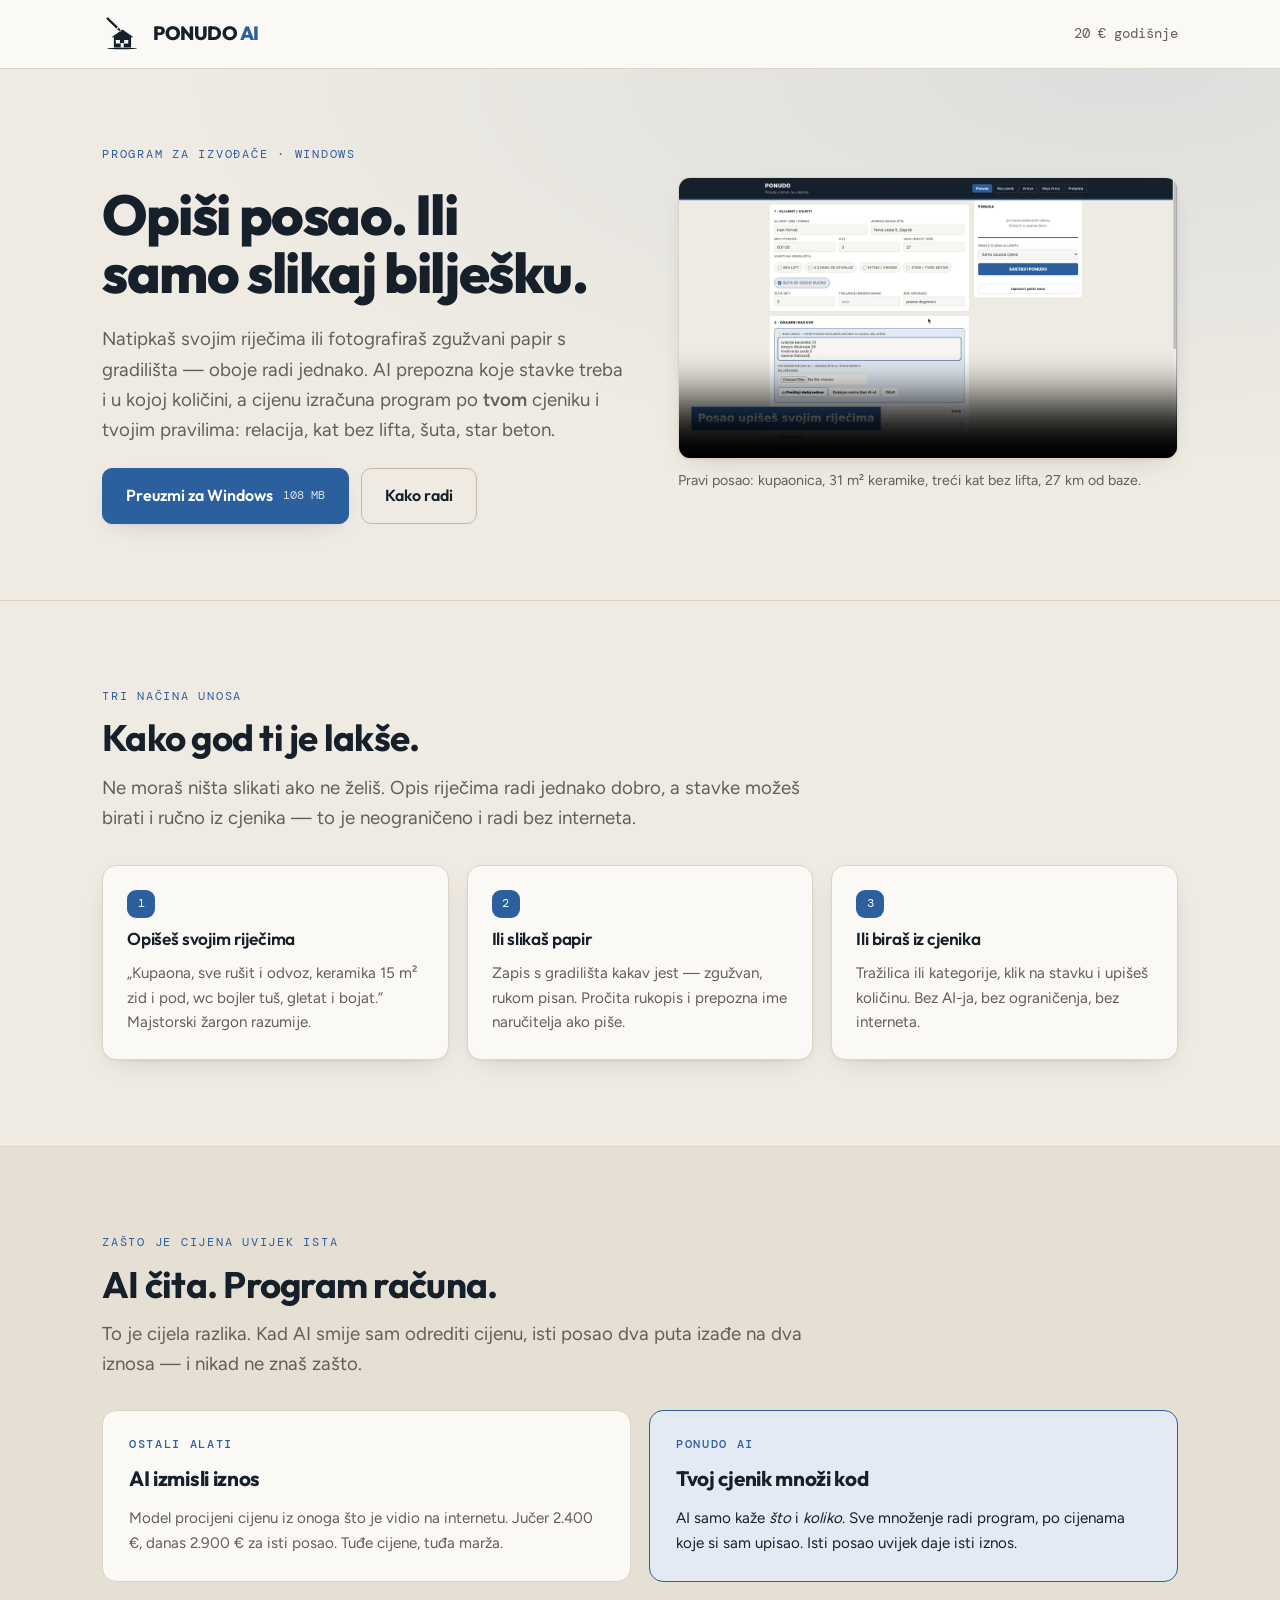
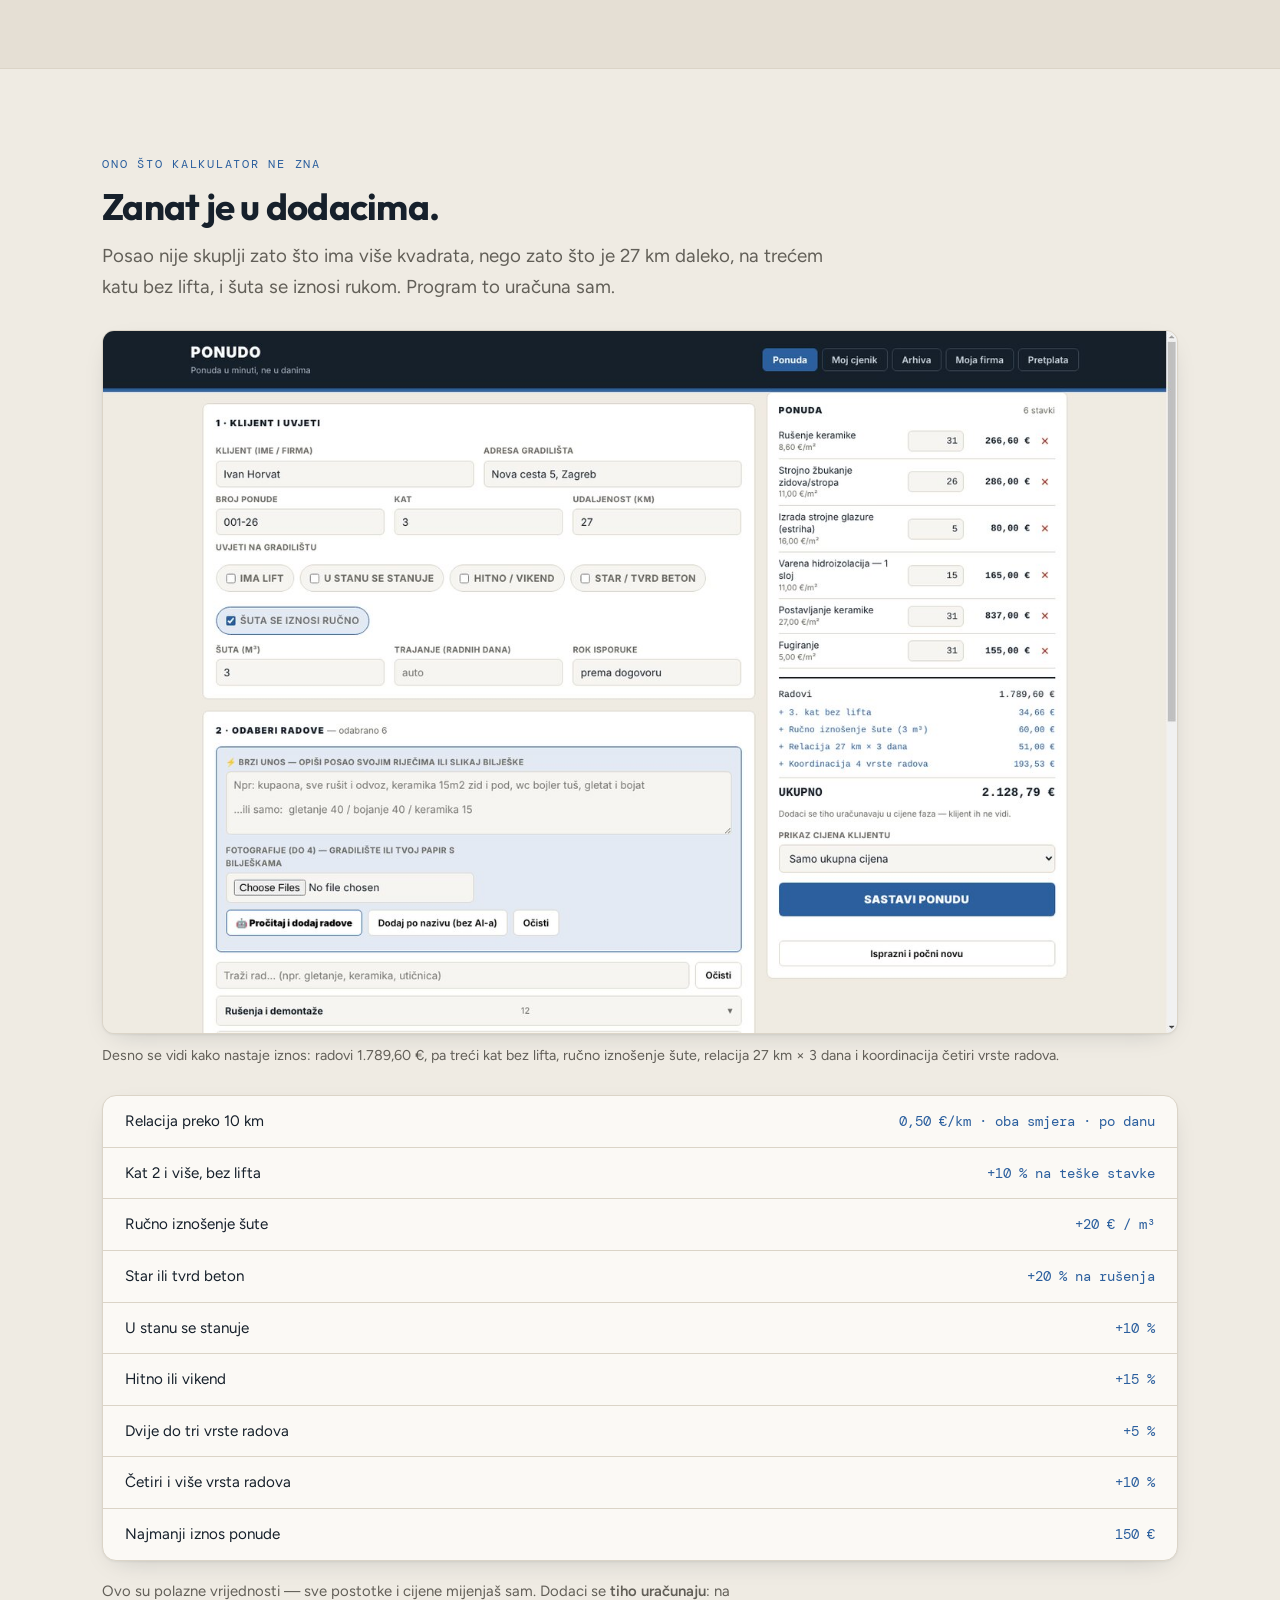
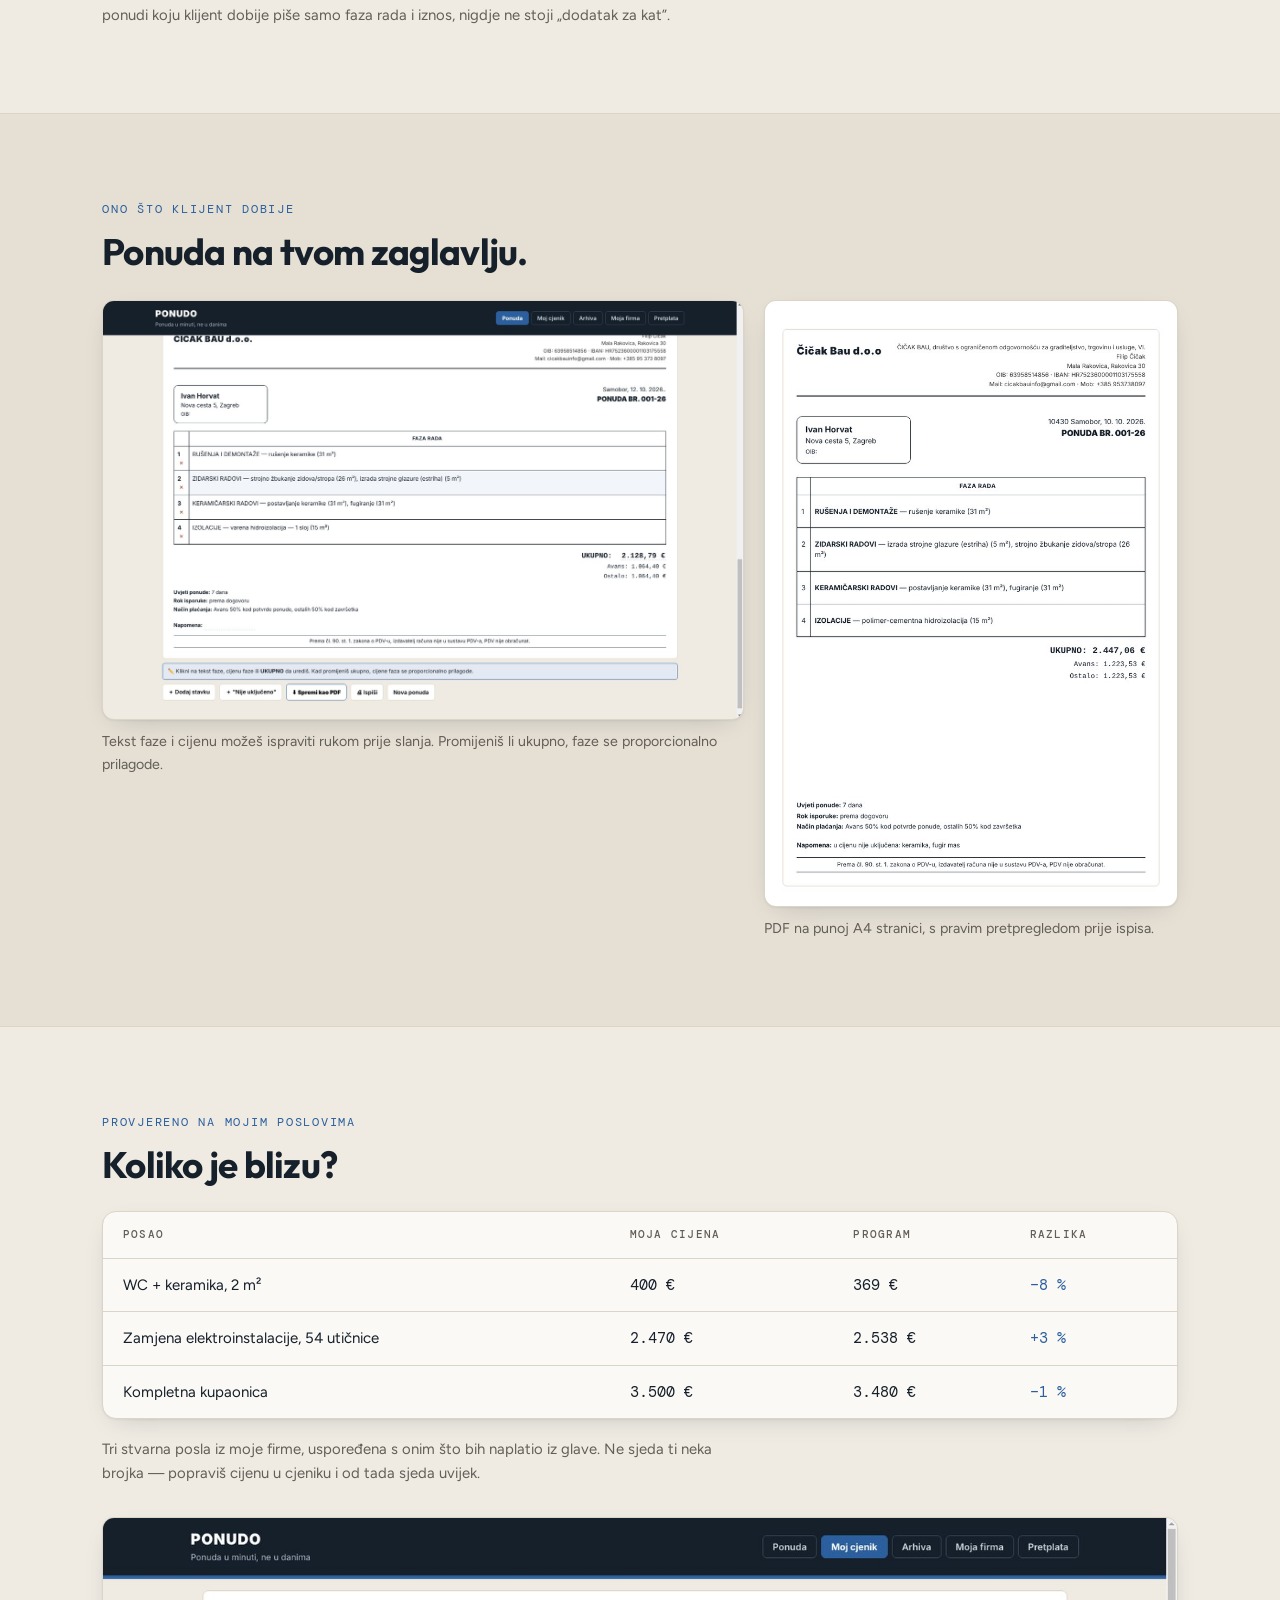
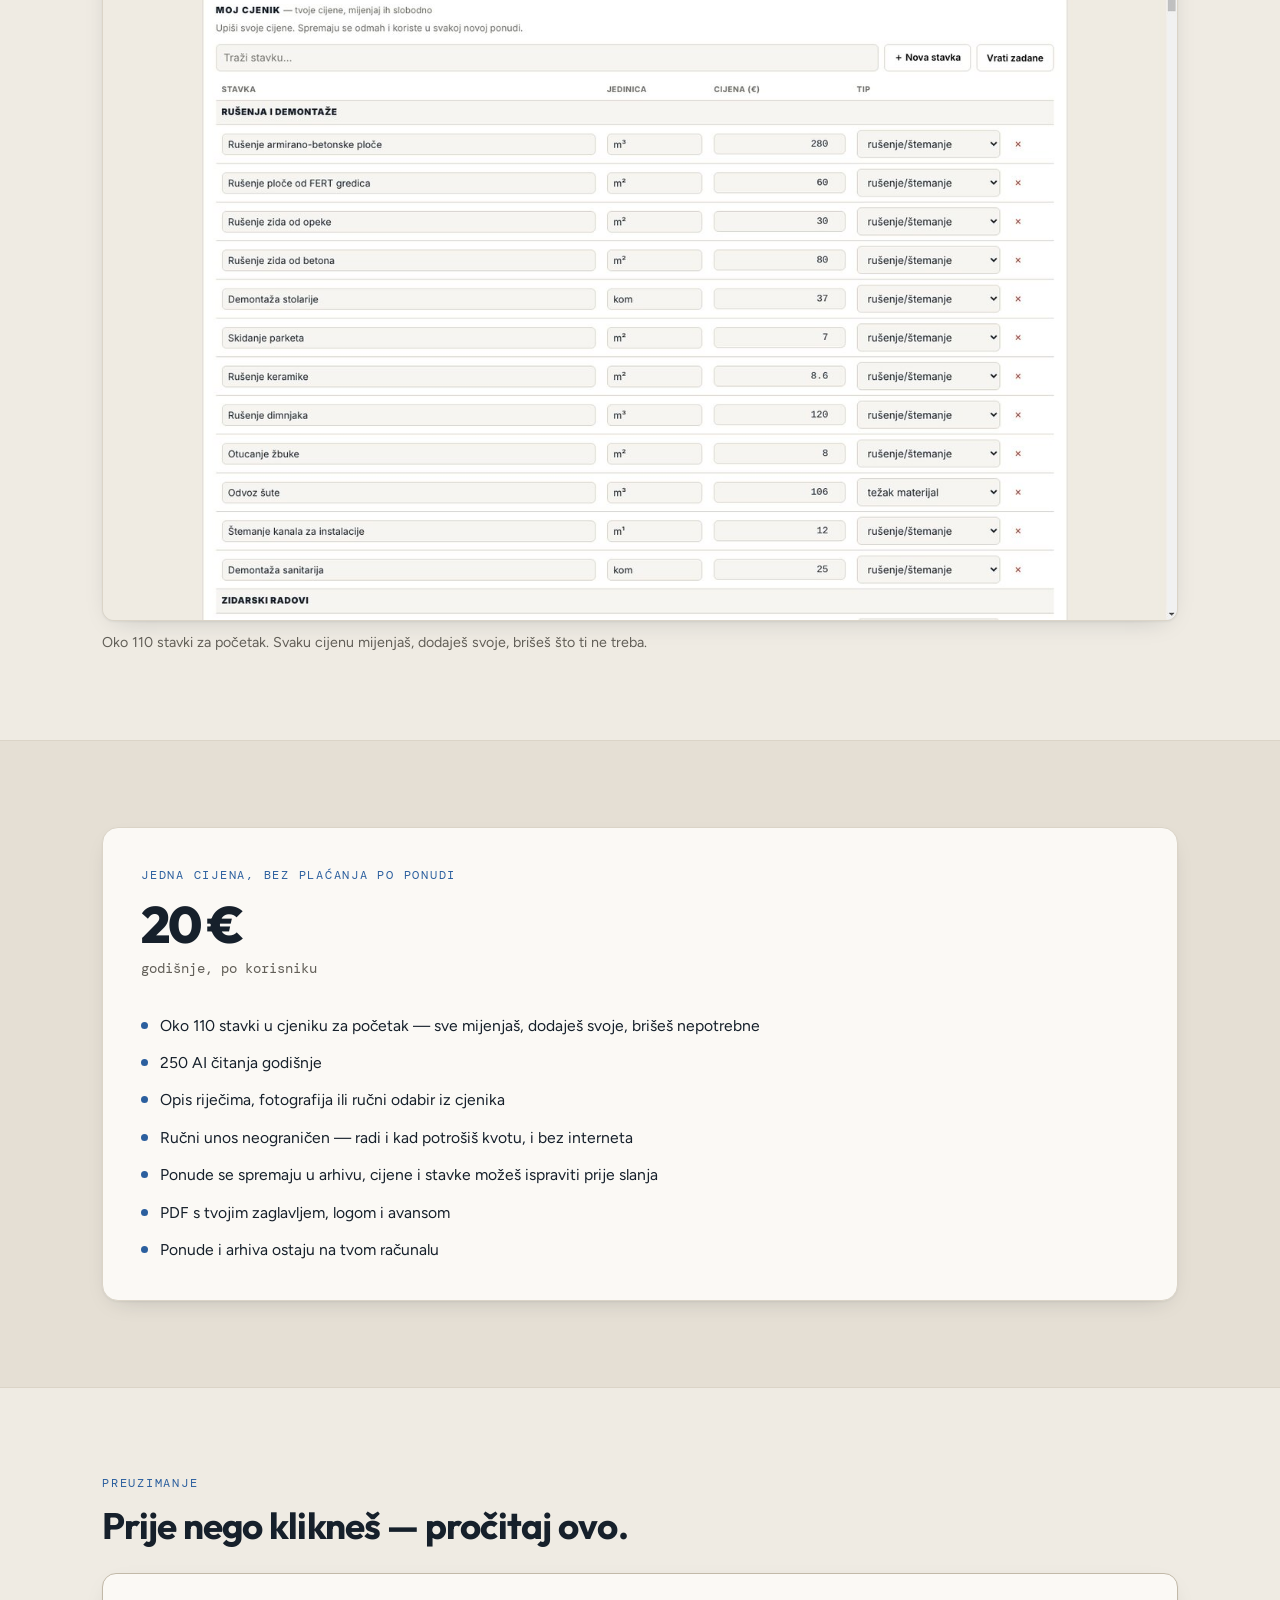
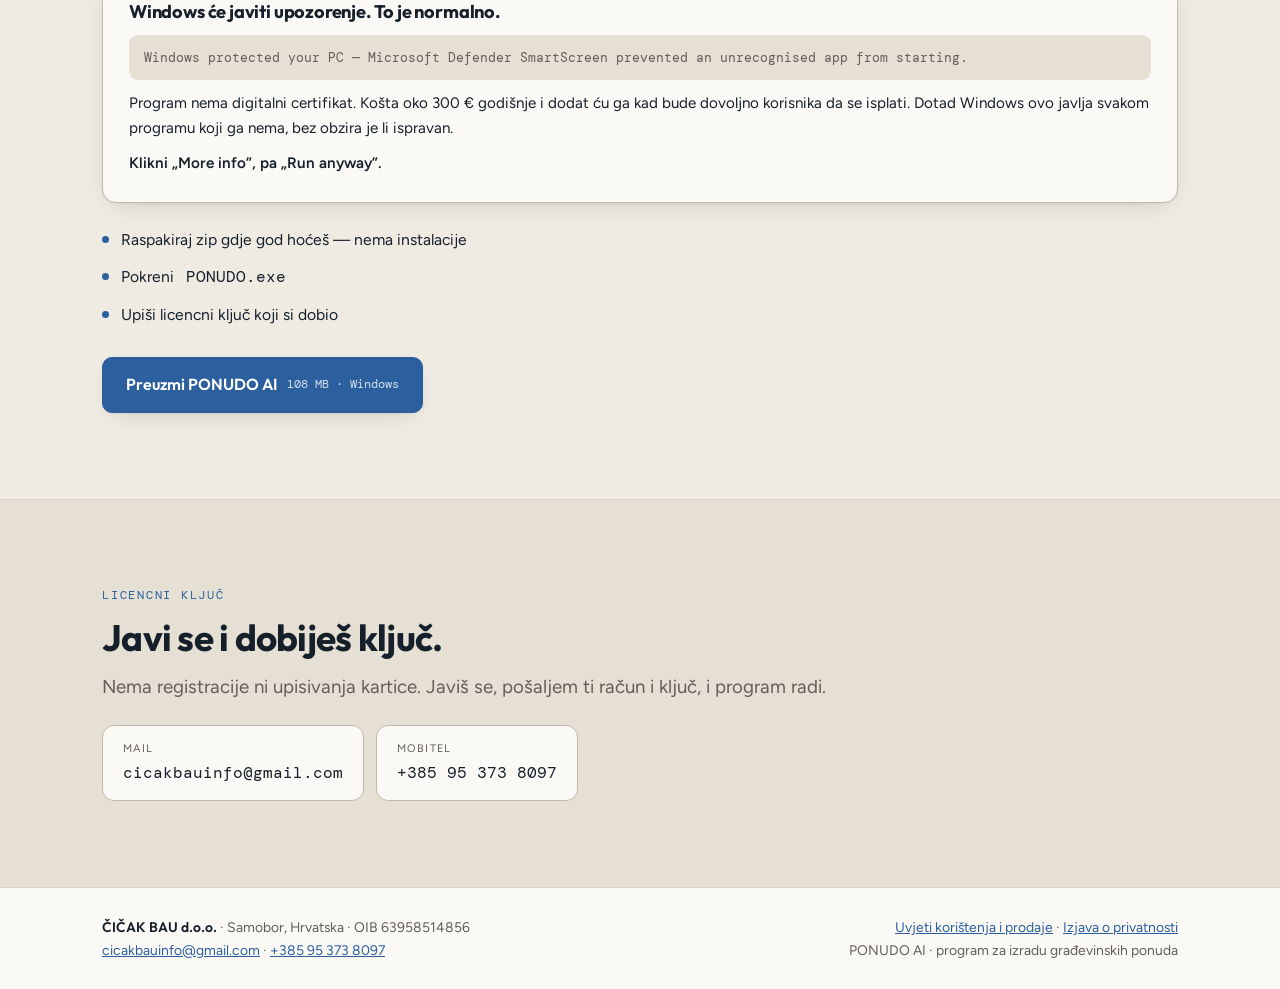
==== commit 369d0208: "OIB tvrtke i podaci za uplatu (IBAN, model, poziv na broj)" ====
--- a/index.html
+++ b/index.html
@@ -415,7 +415,7 @@
 
 <footer>
   <div class="wrap">
-    <p><b>ČIČAK BAU d.o.o.</b> · Samobor, Hrvatska<br>
+    <p><b>ČIČAK BAU d.o.o.</b> · Samobor, Hrvatska · OIB 63958514856<br>
        <a href="mailto:cicakbauinfo@gmail.com">cicakbauinfo@gmail.com</a> · <a href="tel:+385953738097">+385 95 373 8097</a></p>
     <p class="pravno"><a href="uvjeti.html">Uvjeti korištenja i prodaje</a> · <a href="privatnost.html">Izjava o privatnosti</a><br>
        PONUDO AI · program za izradu građevinskih ponuda</p>
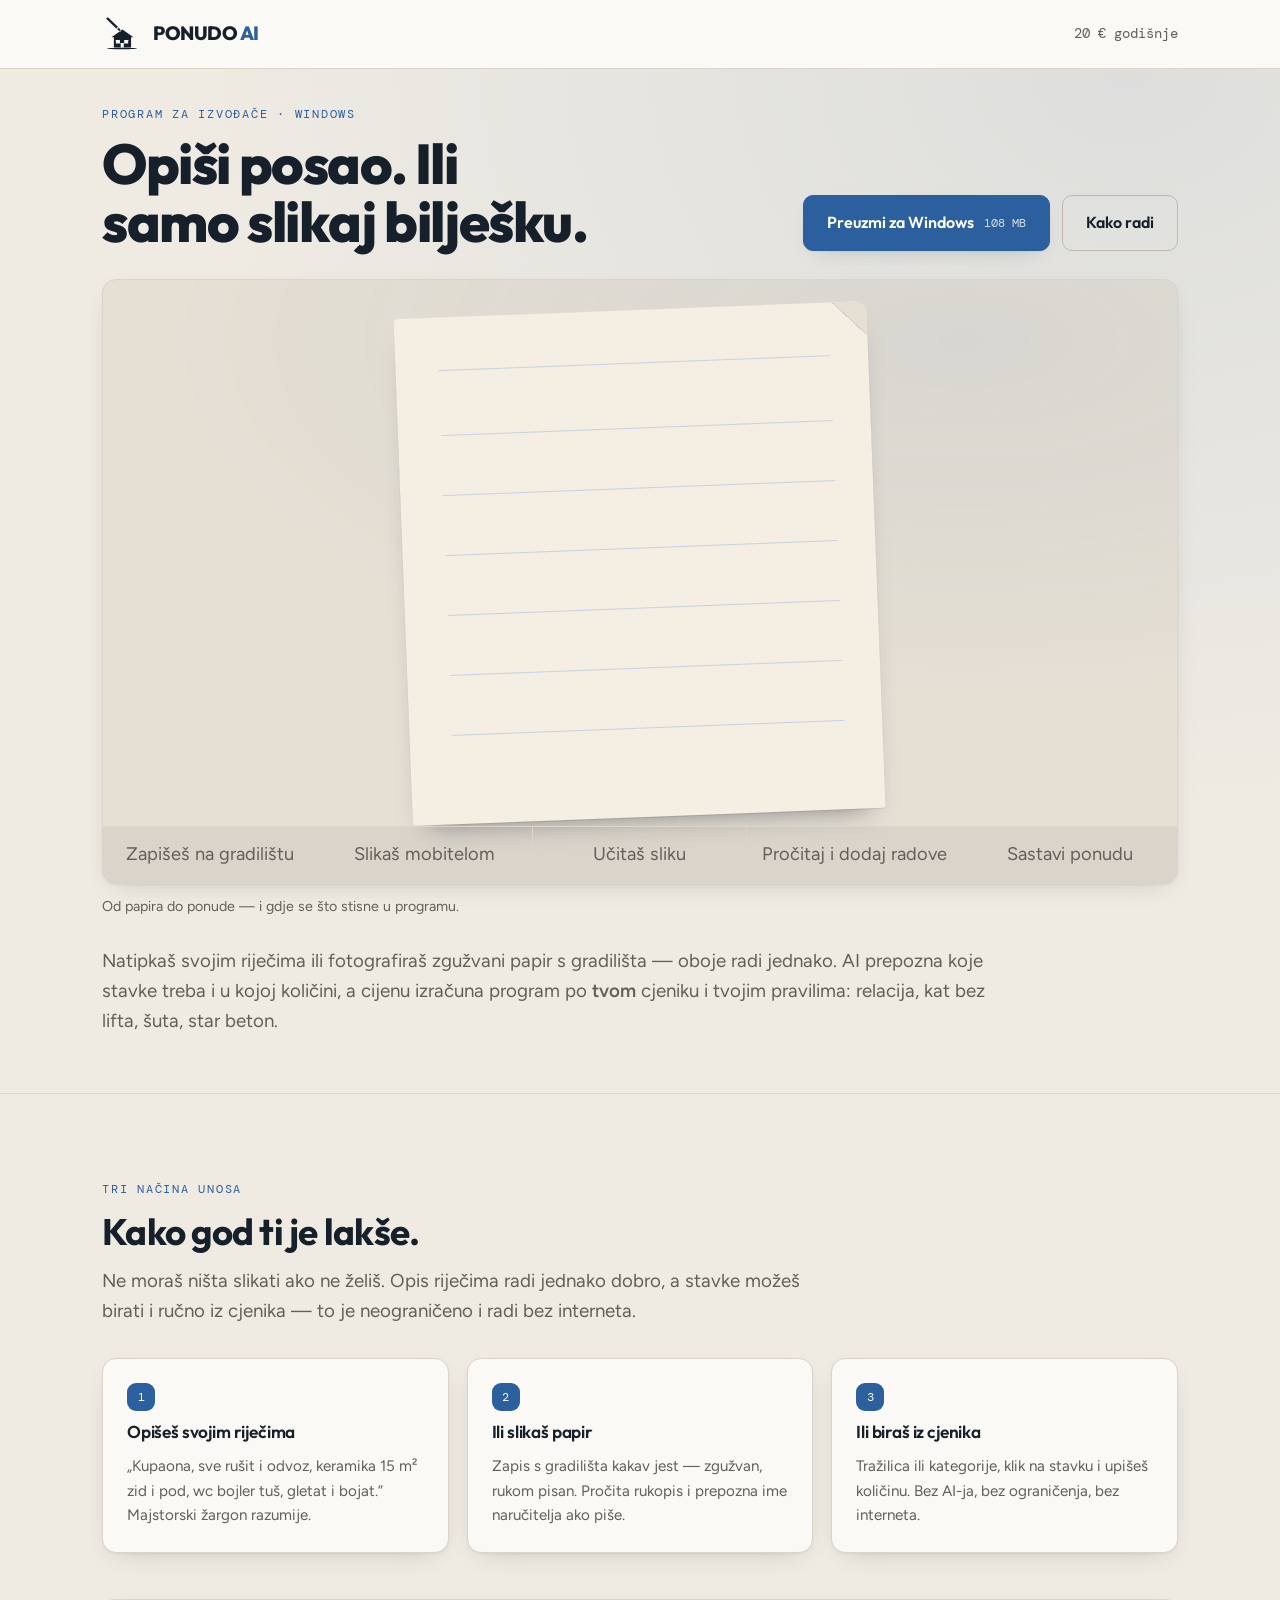
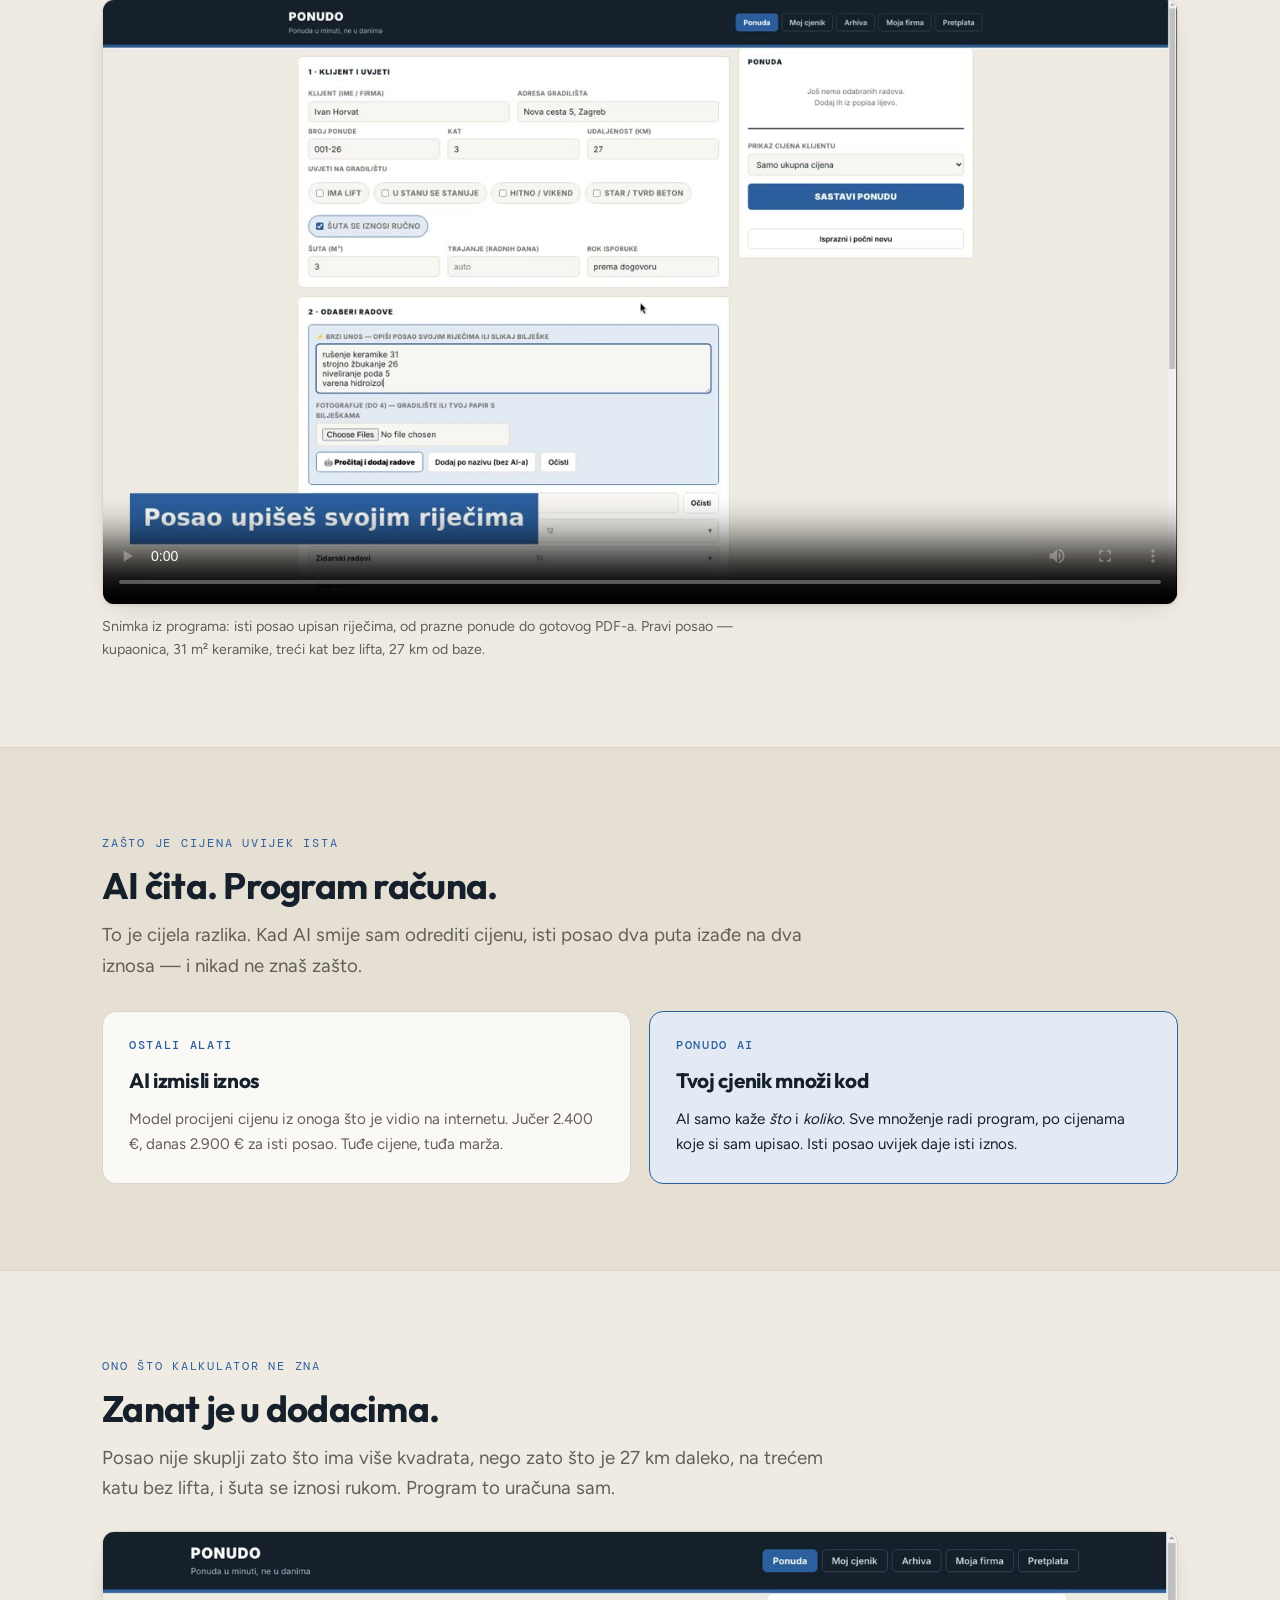
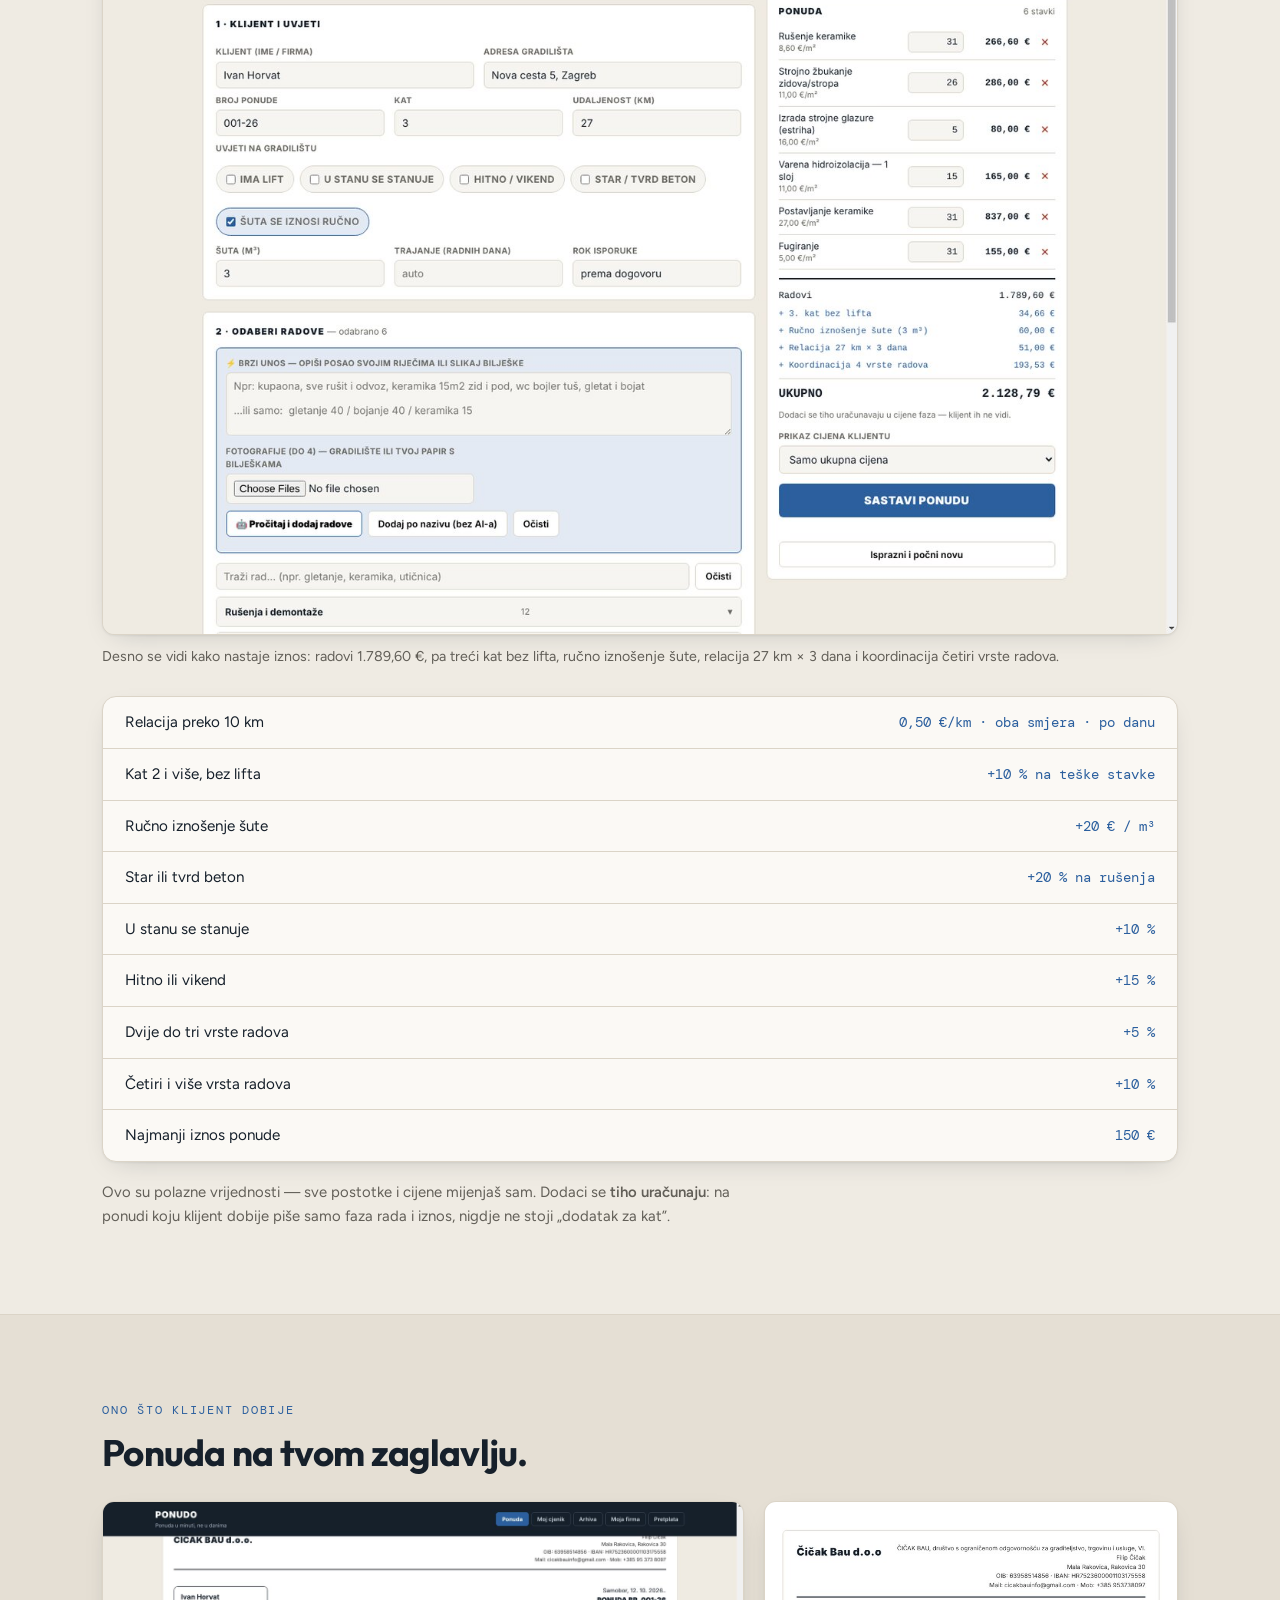
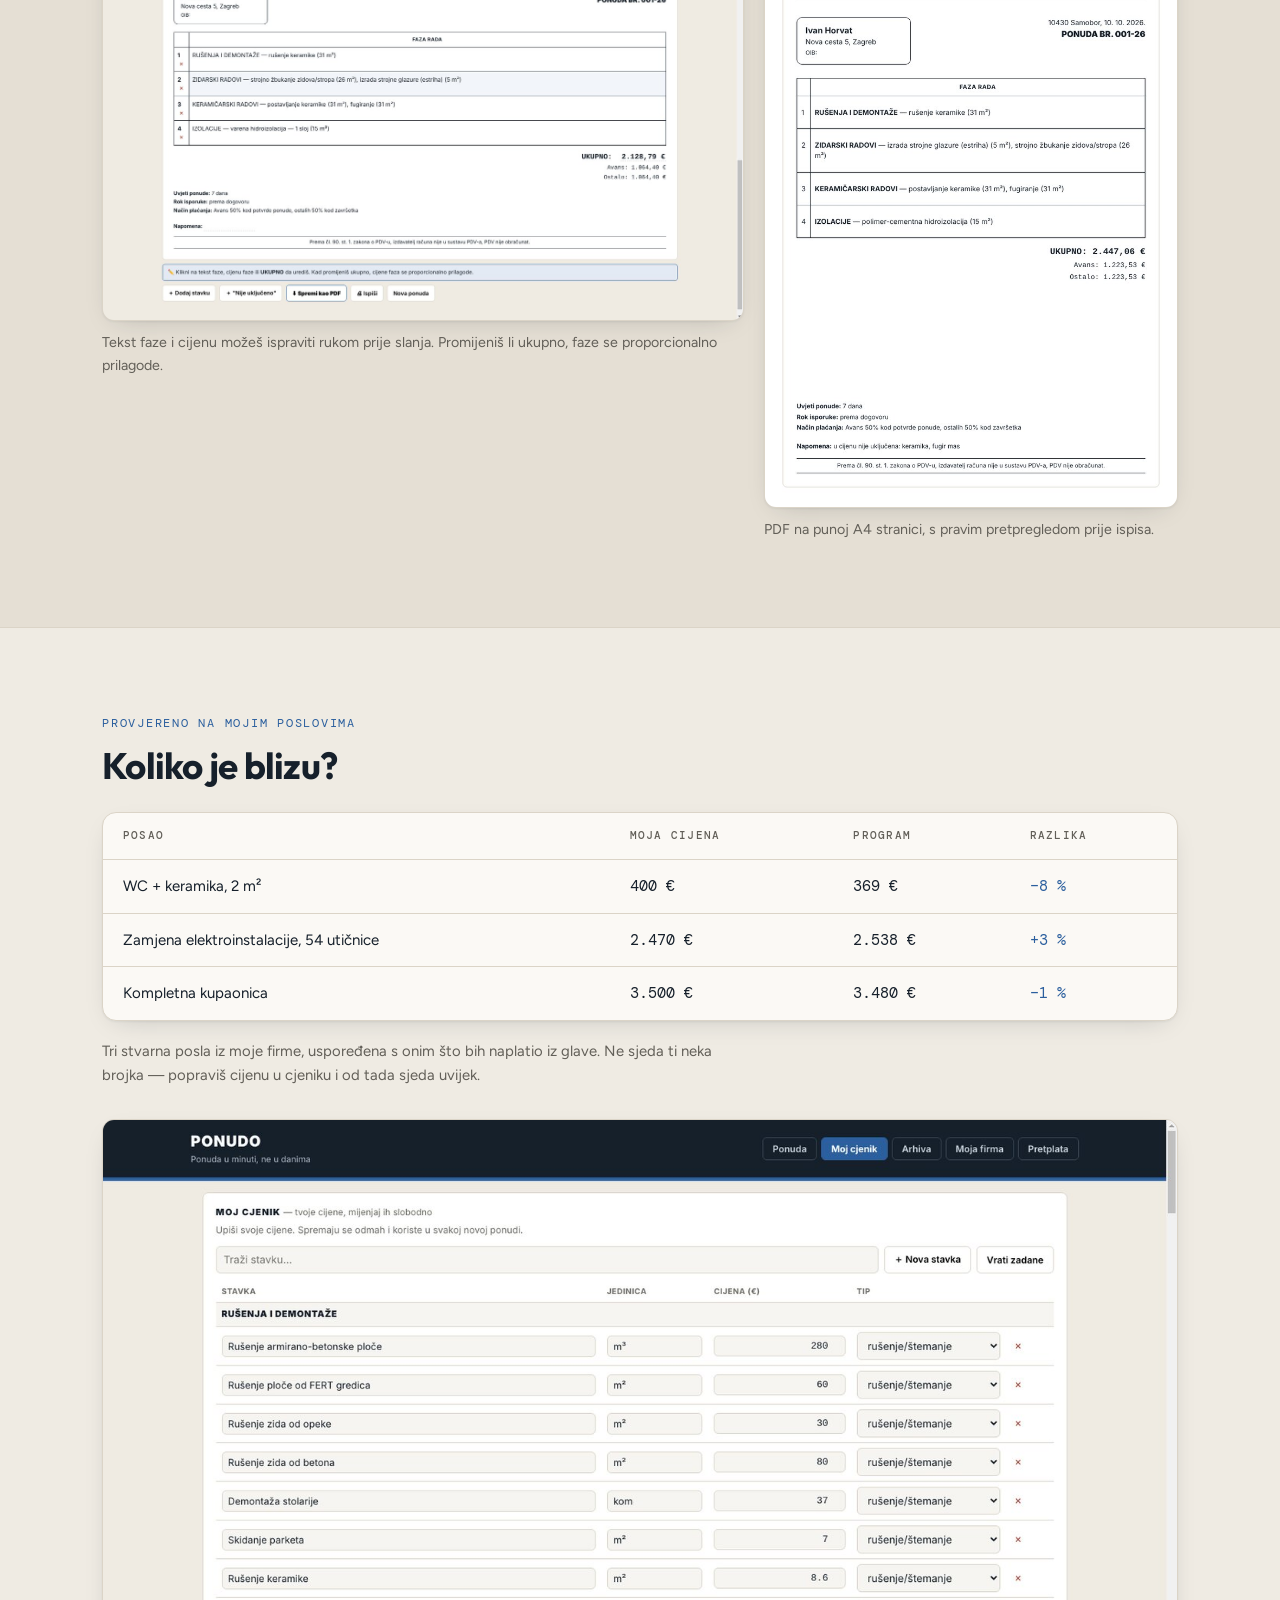
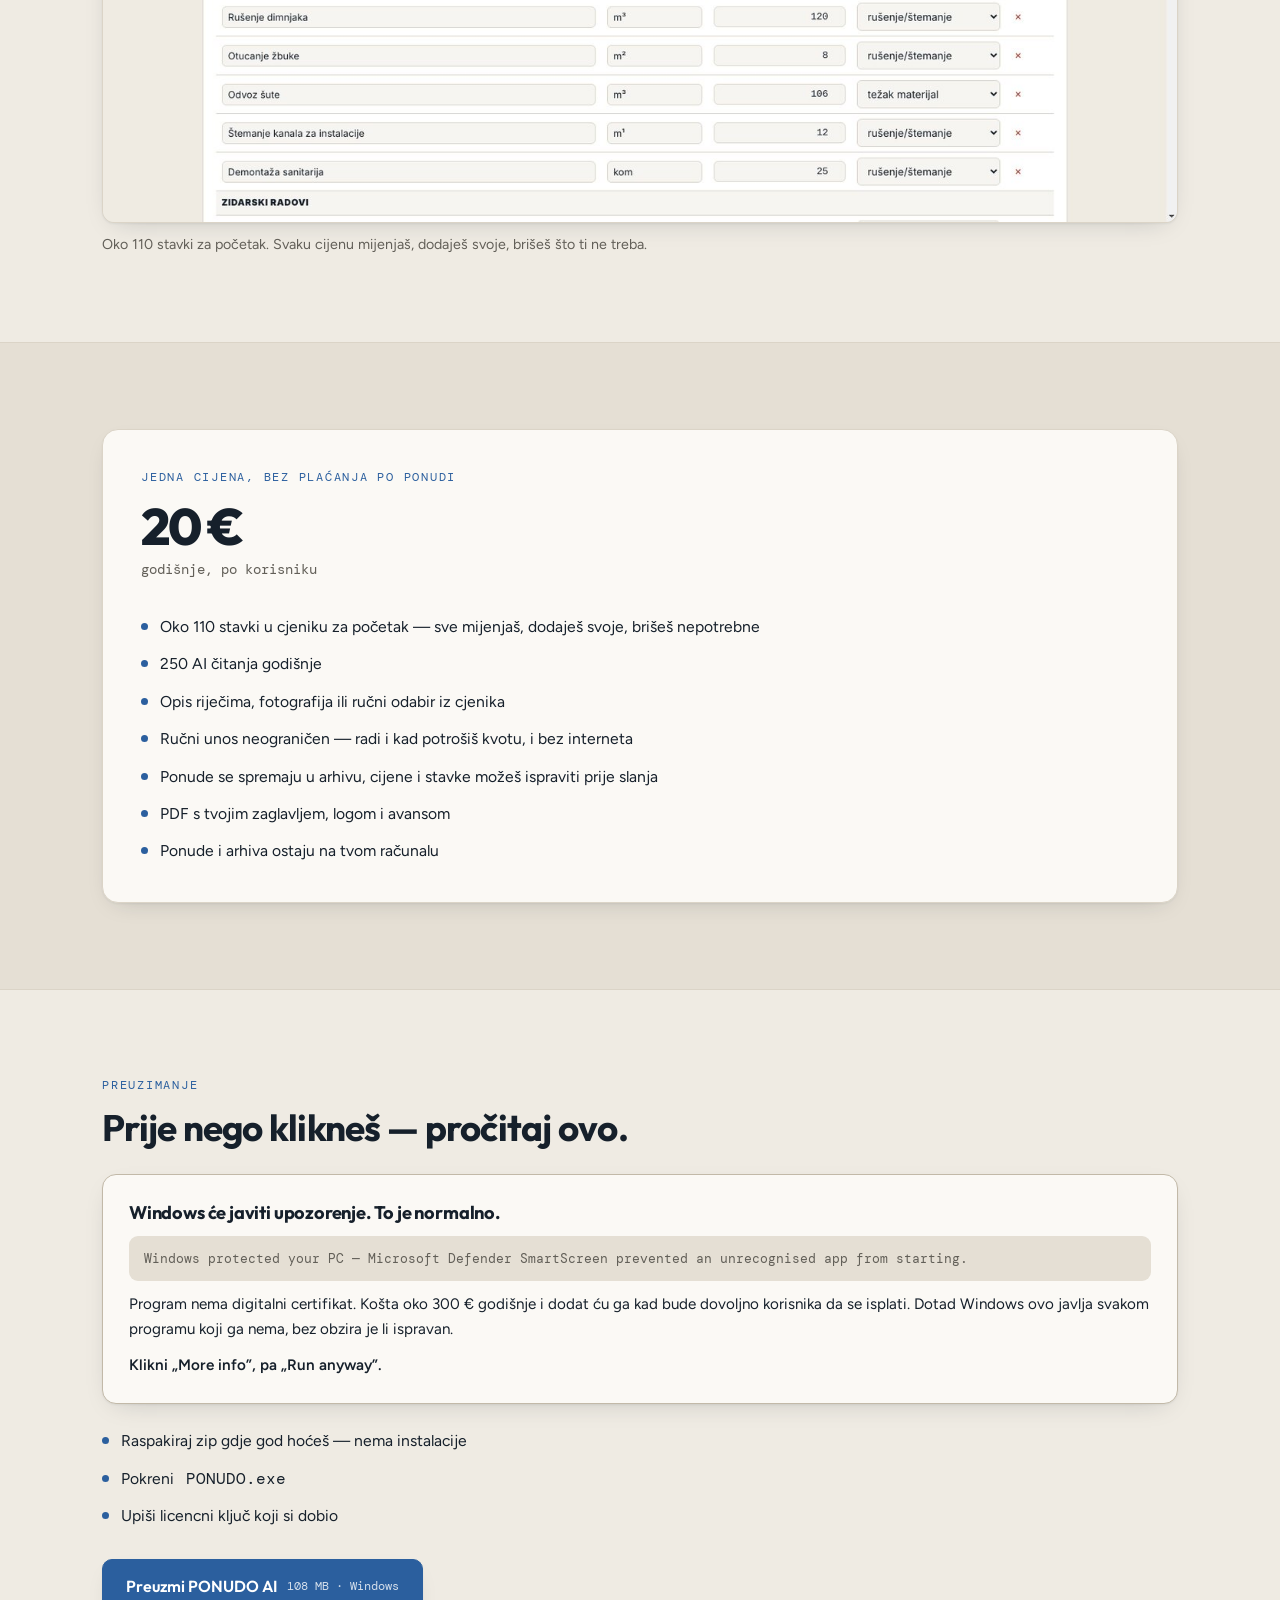
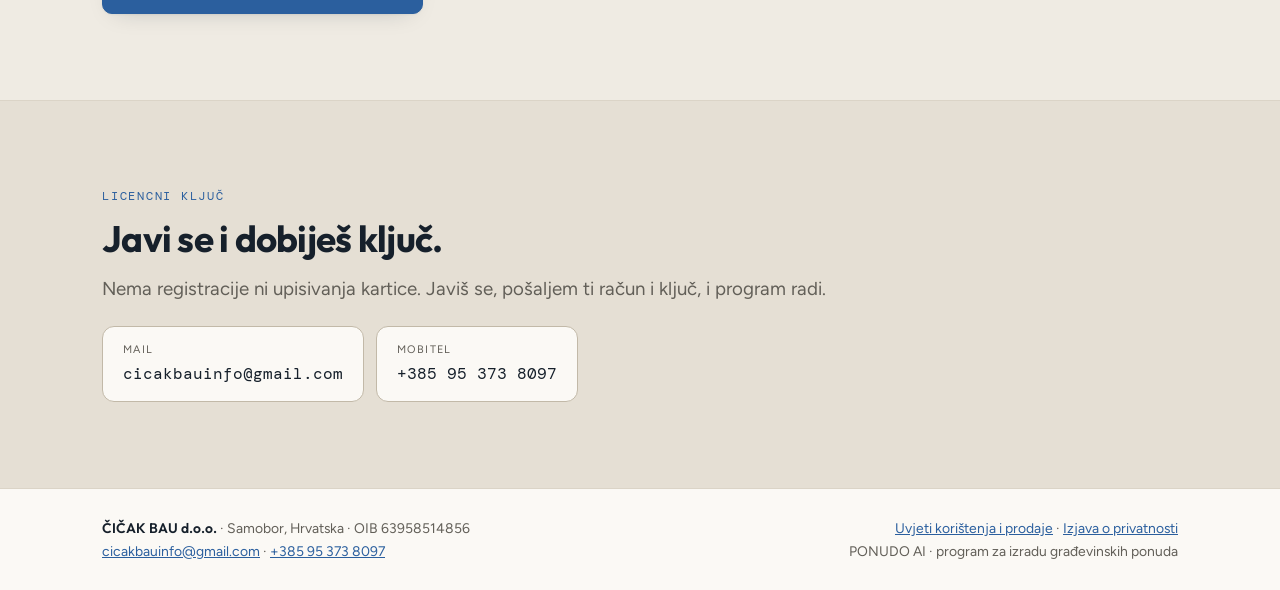
==== commit 97d006ba: "Animacija na vrhu stranice (od papira do ponude), video premjesten u Kako radi" ====
--- a/index.html
+++ b/index.html
@@ -8,6 +8,7 @@
 <meta property="og:description" content="Opiši posao ili slikaj bilješku s gradilišta — ponuda je gotova. Program za izvođače, za Windows.">
 <meta property="og:type" content="website">
 <link rel="icon" href="znak.svg">
+<link rel="stylesheet" href="animacija.css">
 <title>PONUDO AI</title>
 
 <style>
@@ -104,7 +105,7 @@
 h2{font-weight:700;font-size:clamp(1.55rem,3.2vw,2.3rem);line-height:1.12;letter-spacing:-.02em}
 h3{font-weight:600;font-size:1.08rem;line-height:1.32;letter-spacing:-.01em}
 p{margin:0}
-.lead{font-size:clamp(1.02rem,1.6vw,1.17rem);color:var(--fg-muted);max-width:62ch}
+.lead{font-size:clamp(1.02rem,1.6vw,1.17rem);color:var(--fg-muted);max-width:62ch;margin:0}
 .eyebrow{font-family:var(--ff-mono);font-size:.73rem;letter-spacing:.15em;text-transform:uppercase;color:var(--accent)}
 .num{font-family:var(--ff-mono);font-variant-numeric:tabular-nums}
 
@@ -119,8 +120,15 @@
 
 /* hero */
 .hero{background:radial-gradient(120% 120% at 88% 0%, var(--wash) 0%, transparent 62%),var(--bg);border-bottom:1px solid var(--line)}
-.hero .wrap{display:grid;grid-template-columns:1.05fr 1fr;gap:clamp(28px,4vw,54px);align-items:center;padding-block:clamp(40px,6vw,76px)}
-.hero-copy{display:grid;gap:22px;min-width:0}
+.hero .wrap{display:grid;gap:clamp(18px,2.4vw,28px);padding-block:clamp(22px,3vw,36px) clamp(32px,4.5vw,56px)}
+.hero-uvod{display:grid;grid-template-columns:minmax(0,1fr) auto;gap:clamp(18px,3vw,40px);align-items:end}
+.hero-uvod .eyebrow{margin-bottom:11px}
+.hero-uvod h1{max-width:21ch;text-wrap:balance}
+.scena{margin:0}
+.hero-lead{max-width:76ch}
+.snimka{margin:clamp(30px,4vw,46px) 0 0}
+.snimka figcaption{max-width:72ch}
+
 .hero h1{max-width:15ch}
 .cta-row{display:flex;flex-wrap:wrap;gap:12px;align-items:center}
 .btn{display:inline-flex;align-items:center;gap:10px;font-family:var(--ff-display);font-weight:600;font-size:1rem;padding:14px 23px;border-radius:10px;text-decoration:none;border:1.5px solid transparent}
@@ -195,7 +203,7 @@
 @media (max-width:640px){footer .pravno{text-align:left}}
 footer b{font-family:var(--ff-display);font-weight:600;color:var(--fg)}
 
-@media (max-width:860px){ .hero .wrap{grid-template-columns:1fr} }
+@media (max-width:820px){ .hero-uvod{grid-template-columns:1fr;align-items:start} .hero-uvod h1{max-width:none} }
 @media (max-width:760px){ .steps,.split,.par{grid-template-columns:1fr} }
 @media (prefers-reduced-motion:reduce){*{transition:none!important;animation:none!important}}
 </style>
@@ -234,19 +242,101 @@
 
 <div class="hero">
   <div class="wrap">
-    <div class="hero-copy">
-      <p class="eyebrow">Program za izvođače · Windows</p>
-      <h1>Opiši posao. Ili samo slikaj bilješku.</h1>
-      <p class="lead">Natipkaš svojim riječima ili fotografiraš zgužvani papir s gradilišta — oboje radi jednako. AI prepozna koje stavke treba i u kojoj količini, a cijenu izračuna program po <strong>tvom</strong> cjeniku i tvojim pravilima: relacija, kat bez lifta, šuta, star beton.</p>
+
+    <div class="hero-uvod">
+      <div>
+        <p class="eyebrow">Program za izvođače · Windows</p>
+        <h1>Opiši posao. Ili samo slikaj bilješku.</h1>
+      </div>
       <div class="cta-row">
         <a class="btn btn-main" href="https://github.com/FORPEND/ponudo/releases/latest/download/PONUDO-win.zip">Preuzmi za Windows <span class="sz">108 MB</span></a>
         <a class="btn btn-ghost" href="#kako">Kako radi</a>
       </div>
     </div>
-    <figure>
-      <video src="promo.mp4" poster="poster.jpg" controls playsinline preload="metadata"></video>
-      <figcaption>Pravi posao: kupaonica, 31 m² keramike, treći kat bez lifta, 27 km od baze.</figcaption>
+
+    <figure class="scena">
+      <div class="prica" role="img" aria-label="Bilješka s gradilišta se fotografira mobitelom, slika se učita u program, pritisne se Pročitaj i dodaj radove, pa Sastavi ponudu — i ponuda je gotova.">
+        <div class="papir">
+          <div class="rukopis">
+            <span>Horvat – Nova cesta 5</span>
+            <span>kupaona</span>
+            <span>rušit sve + odvoz</span>
+            <span>keramika 15 zid i pod</span>
+            <span>wc, bojler, tuš</span>
+            <span>gletat i bojat 40</span>
+            <span class="mali">3. kat, nema lifta</span>
+          </div>
+        </div>
+
+        <div class="mobitel">
+          <div class="traziloK gl"></div><div class="traziloK gd"></div>
+          <div class="traziloK dl"></div><div class="traziloK dd"></div>
+        </div>
+
+        <div class="foto"><b>Horvat – Nova cesta 5
+kupaona
+rušit sve + odvoz
+keramika 15 zid i pod
+wc, bojler, tuš
+gletat i bojat 40
+3. kat, nema lifta</b></div>
+
+        <div class="program">
+          <div class="vrh"><i></i><i></i><i></i><span>PONUDO</span></div>
+          <div class="stupci">
+
+            <div class="unos">
+              <div class="nat">Brzi unos — opiši posao ili slikaj bilješke</div>
+              <div class="polje">Npr: kupaona, sve rušit i odvoz, keramika 15 zid i pod…</div>
+              <div class="slicice">
+                <div class="okvir"><div class="slicica"><b>Horvat – Nova cesta 5
+kupaona
+rušit sve + odvoz
+keramika 15 zid i pod
+wc, bojler, tuš
+gletat i bojat 40
+3. kat, nema lifta</b></div></div>
+                <span class="uz">1 fotografija · do 4</span>
+              </div>
+              <div class="gumb gumbAI">Pročitaj i dodaj radove</div>
+              <div class="citam">Čitam bilješku…</div>
+            </div>
+
+            <div class="panel">
+              <div class="nat">PONUDA</div>
+              <div class="prazno">Još nema odabranih radova.</div>
+              <div class="popis">
+                <div class="redak">Rušenje keramike <em>15 m²</em></div>
+                <div class="redak">Odvoz šute <em>1 kom</em></div>
+                <div class="redak">Keramika, zid i pod <em>15 m²</em></div>
+                <div class="redak">WC, bojler, tuš <em>3 kom</em></div>
+                <div class="redak">Gletanje i bojanje <em>40 m²</em></div>
+              </div>
+              <div class="pravilo">3. kat bez lifta · dodatak uračunat</div>
+              <div class="dno">
+                <div class="gumbSastavi">Sastavi ponudu</div>
+                <div class="zbroj"><b>Ukupno</b><strong>3.480,00 €</strong></div>
+              </div>
+            </div>
+
+          </div>
+        </div>
+
+        <div class="misa"><svg viewBox="0 0 24 24" fill="none"><path d="M5 2.5 19.5 11.2l-6.3 1.1-2.7 6.2z" fill="#fff" stroke="#16202B" stroke-width="1.6" stroke-linejoin="round"/></svg></div>
+        <div class="bljesak"></div>
+
+        <div class="koraci">
+          <div>Zapišeš na gradilištu</div>
+          <div>Slikaš mobitelom</div>
+          <div>Učitaš sliku</div>
+          <div>Pročitaj i dodaj radove</div>
+          <div>Sastavi ponudu</div>
+        </div></div>
+      <figcaption>Od papira do ponude — i gdje se što stisne u programu.</figcaption>
     </figure>
+
+    <p class="lead hero-lead">Natipkaš svojim riječima ili fotografiraš zgužvani papir s gradilišta — oboje radi jednako. AI prepozna koje stavke treba i u kojoj količini, a cijenu izračuna program po <strong>tvom</strong> cjeniku i tvojim pravilima: relacija, kat bez lifta, šuta, star beton.</p>
+
   </div>
 </div>
 
@@ -273,6 +363,11 @@
         <p>Tražilica ili kategorije, klik na stavku i upišeš količinu. Bez AI-ja, bez ograničenja, bez interneta.</p>
       </div>
     </div>
+
+    <figure class="snimka">
+      <video src="promo.mp4" poster="poster.jpg" controls playsinline preload="metadata"></video>
+      <figcaption>Snimka iz programa: isti posao upisan riječima, od prazne ponude do gotovog PDF-a. Pravi posao — kupaonica, 31 m² keramike, treći kat bez lifta, 27 km od baze.</figcaption>
+    </figure>
   </div>
 </section>
 
--- a/animacija.css
+++ b/animacija.css
@@ -0,0 +1,444 @@
+/* ───────────────────────────────────────────────────────────────
+   Od papira do ponude — animacija u vrhu stranice.
+   Ujedno su i upute: poslije slikanja vidi se pravi program,
+   gdje se stisne „Pročitaj i dodaj radove" pa „Sastavi ponudu".
+   Bez skripte i bez vanjskih datoteka. Ciklus traje 22 s:
+     0–21 %   pišeš bilješku na gradilištu
+    21–34 %   slikaš je mobitelom
+    34–47 %   slika ulazi u program
+    47–75 %   stisneš „Pročitaj i dodaj radove", AI izlista radove
+    75–100 %  stisneš „Sastavi ponudu" — ponuda i iznos
+   ─────────────────────────────────────────────────────────────── */
+
+.prica{
+  --t:22s;
+  --papir:#F4EEE3;
+  --crte:#C6D2E1;
+  --grafit:#28313D;
+  position:relative;
+  aspect-ratio:16/9;
+  container-type:inline-size;
+  background:
+    radial-gradient(120% 95% at 80% 10%, rgba(43,95,158,.07), transparent 62%),
+    var(--surface-2);
+  border:1px solid var(--line);
+  border-radius:14px;
+  overflow:hidden;
+  box-shadow:var(--shadow);
+}
+.prica *{box-sizing:border-box}
+
+/* ═══ 1 · bilješka ═══ */
+.papir,.foto{
+  position:absolute; left:28%; top:5%; width:44%; height:84%;
+  background:var(--papir);
+  border-radius:3px 11px 3px 3px;
+  box-shadow:0 1px 1px rgba(22,32,43,.10), 0 16px 28px -18px rgba(22,32,43,.55);
+}
+.papir{ transform:rotate(-2.2deg); transform-origin:50% 55%;
+        animation:papirPut var(--t) linear infinite }
+.papir::after{
+  content:''; position:absolute; right:0; top:0; width:7%; aspect-ratio:1;
+  background:linear-gradient(225deg, var(--surface-2) 0 50%, rgba(22,32,43,.16) 50% 52%, var(--papir) 52%);
+  border-top-right-radius:11px;
+}
+@keyframes papirPut{
+  0%,21%  { opacity:1; transform:rotate(-2.2deg) translate(0,0) scale(1) }
+  26%     { opacity:1; transform:rotate(-1deg) translate(0,1.6cqw) scale(.74) }
+  31.5%   { opacity:1; transform:rotate(-1deg) translate(0,1.6cqw) scale(.74) }
+  32.5%   { opacity:0; transform:rotate(-1deg) translate(0,1.6cqw) scale(.74) }
+  100%    { opacity:0; transform:rotate(-2.2deg) translate(0,0) scale(1) }
+}
+
+.rukopis,.foto b,.slicica b{
+  font-family:'Caveat',"Segoe Script",cursive; font-weight:500;
+  color:var(--grafit); line-height:1.62em;
+}
+.rukopis{
+  position:absolute; inset:9% 8% 7% 9%;
+  font-size:3.45cqw;
+  background:repeating-linear-gradient(to bottom,
+      transparent 0 calc(1.62em - 1px), var(--crte) calc(1.62em - 1px) 1.62em);
+  background-position:0 .34em;
+}
+.rukopis span{ display:block; white-space:nowrap; clip-path:inset(0 100% 0 0) }
+.rukopis .mali{ font-size:.86em; opacity:.8 }
+.rukopis span:nth-child(1){ animation:pisi var(--t) linear infinite  .0s }
+.rukopis span:nth-child(2){ animation:pisi var(--t) linear infinite  .45s }
+.rukopis span:nth-child(3){ animation:pisi var(--t) linear infinite  .90s }
+.rukopis span:nth-child(4){ animation:pisi var(--t) linear infinite 1.35s }
+.rukopis span:nth-child(5){ animation:pisi var(--t) linear infinite 1.80s }
+.rukopis span:nth-child(6){ animation:pisi var(--t) linear infinite 2.25s }
+.rukopis span:nth-child(7){ animation:pisi var(--t) linear infinite 2.70s }
+@keyframes pisi{
+  0%,2%{ clip-path:inset(0 100% 0 0) }
+  6%   { clip-path:inset(0 0 0 0) }
+  96%  { clip-path:inset(0 0 0 0) }
+  99%  { clip-path:inset(0 100% 0 0) }
+  100% { clip-path:inset(0 100% 0 0) }
+}
+
+/* ═══ 2 · mobitel ═══ */
+.mobitel{
+  position:absolute; left:32%; top:9%; width:36%; height:80%;
+  border:1.5cqw solid var(--fg); border-radius:4cqw;
+  background:rgba(22,32,43,.07);
+  box-shadow:0 18px 34px -20px rgba(22,32,43,.7);
+  opacity:0; animation:mobitelPut var(--t) cubic-bezier(.4,0,.2,1) infinite;
+}
+.mobitel::before{
+  content:''; position:absolute; left:50%; top:1.1cqw; translate:-50% 0;
+  width:22%; height:.75cqw; background:var(--fg); border-radius:1cqw; opacity:.55;
+}
+@keyframes mobitelPut{
+  0%,20%{ opacity:0; transform:translateY(12%) scale(.96) }
+  25%   { opacity:1; transform:translateY(0) scale(1) }
+  33%   { opacity:1; transform:translateY(0) scale(1) }
+  35%   { opacity:0; transform:translateY(-3%) scale(.99) }
+  100%  { opacity:0 }
+}
+.traziloK{
+  position:absolute; width:6cqw; height:6cqw; border:.8cqw solid var(--accent); opacity:0;
+  animation:traziloPut var(--t) cubic-bezier(.3,0,.2,1) infinite;
+}
+.traziloK.gl{ left:7%;  top:8%;    border-right:0; border-bottom:0; border-radius:1.5cqw 0 0 0 }
+.traziloK.gd{ right:7%; top:8%;    border-left:0;  border-bottom:0; border-radius:0 1.5cqw 0 0 }
+.traziloK.dl{ left:7%;  bottom:8%; border-right:0; border-top:0;    border-radius:0 0 0 1.5cqw }
+.traziloK.dd{ right:7%; bottom:8%; border-left:0;  border-top:0;    border-radius:0 0 1.5cqw 0 }
+@keyframes traziloPut{
+  0%,22%{ opacity:0; transform:scale(1.18) }
+  26%   { opacity:1; transform:scale(1) }
+  31%   { opacity:1; transform:scale(1) }
+  32.5% { opacity:0; transform:scale(.97) }
+  100%  { opacity:0 }
+}
+.bljesak{
+  position:absolute; inset:0; background:#fff; opacity:0; pointer-events:none;
+  animation:bljesakPut var(--t) linear infinite;
+}
+@keyframes bljesakPut{
+  0%,31.6%{ opacity:0 } 32.3%{ opacity:.9 } 34.5%{ opacity:0 } 100%{ opacity:0 }
+}
+
+/* ═══ 3 · fotografija ulazi u program ═══ */
+.foto{
+  z-index:4;                      /* leti iznad prozora programa, ne iza njega */
+  border:.55cqw solid #fff; border-radius:1.4cqw;
+  box-shadow:0 12px 26px -14px rgba(22,32,43,.65);
+  transform-origin:0 0; opacity:0; overflow:hidden;
+  animation:fotoPut var(--t) cubic-bezier(.45,.05,.25,1) infinite;
+}
+.foto b{
+  position:absolute; inset:7% 7% 0 8%;
+  font-size:3.45cqw; font-weight:500; white-space:pre-line;
+  background:repeating-linear-gradient(to bottom,
+      transparent 0 calc(1.62em - 1px), var(--crte) calc(1.62em - 1px) 1.62em);
+  background-position:0 .34em;
+}
+@keyframes fotoPut{
+  0%,31.6%{ opacity:0; transform:translate(0,1.6cqw) scale(.74) rotate(-1deg) }
+  32.5%   { opacity:1; transform:translate(0,1.6cqw) scale(.74) rotate(-1deg) }
+  36%     { opacity:1; transform:translate(0,1.6cqw) scale(.74) rotate(-1deg) }
+  45%     { opacity:1; transform:translate(-19.8cqw,21.9cqw) scale(.198) rotate(-2deg) }
+  46.5%   { opacity:0; transform:translate(-19.8cqw,21.9cqw) scale(.198) rotate(-2deg) }
+  100%    { opacity:0 }
+}
+
+/* ═══ prozor programa ═══ */
+.program{
+  position:absolute; left:4%; right:4%; top:5%; bottom:13%;
+  display:flex; flex-direction:column;
+  background:var(--surface); border:1px solid var(--line); border-radius:11px;
+  box-shadow:0 2px 3px rgba(22,32,43,.06), 0 26px 46px -28px rgba(22,32,43,.6);
+  overflow:hidden; opacity:0;
+  animation:programPut var(--t) cubic-bezier(.3,0,.2,1) infinite;
+}
+@keyframes programPut{
+  0%,34%{ opacity:0; transform:translateY(3%) scale(.99) }
+  39%   { opacity:1; transform:translateY(0) scale(1) }
+  96%   { opacity:1; transform:translateY(0) scale(1) }
+  99%   { opacity:0 }
+  100%  { opacity:0 }
+}
+.program .vrh{
+  flex:none; padding:1.3cqw 2cqw;
+  background:var(--fg); color:var(--bg);
+  display:flex; align-items:center; gap:.9cqw;
+}
+.program .vrh i{ width:.95cqw; height:.95cqw; border-radius:50%; background:currentColor; opacity:.34; flex:none }
+.program .vrh span{ font-family:var(--ff-display); font-weight:700; font-size:1.85cqw; letter-spacing:.02em; margin-left:.6cqw }
+
+.stupci{ flex:1; min-height:0; display:grid; grid-template-columns:1.12fr 1fr; gap:1.8cqw; padding:1.8cqw 2cqw }
+
+/* ── lijevo: brzi unos ── */
+.unos{
+  align-self:start;
+  background:var(--accent-soft); border:1px solid var(--accent); border-radius:1cqw;
+  padding:1.4cqw; display:flex; flex-direction:column; gap:1.1cqw;
+}
+.unos .nat{ font-family:var(--ff-body); font-weight:600; font-size:1.6cqw; color:var(--fg) }
+.unos .polje{
+  background:var(--surface); border:1px solid var(--line); border-radius:.7cqw;
+  padding:1cqw; min-height:6.6cqw;
+  font-family:var(--ff-body); font-size:1.4cqw; color:var(--fg-muted);
+}
+.slicice{ display:flex; align-items:center; gap:1cqw }
+.slicice .okvir{
+  width:9cqw; aspect-ratio:9/8; border:1px dashed var(--line-strong); border-radius:.6cqw;
+  position:relative; flex:none;
+}
+.slicica{
+  position:absolute; inset:0; background:var(--papir);
+  border:1px solid #fff; border-radius:.5cqw; overflow:hidden; opacity:0;
+  animation:slicicaPut var(--t) linear infinite;
+}
+.slicica b{
+  position:absolute; inset:8% 6% 0 8%; display:block;
+  font-size:1.05cqw; white-space:pre-line;
+  background:repeating-linear-gradient(to bottom,
+      transparent 0 calc(1.62em - 1px), var(--crte) calc(1.62em - 1px) 1.62em);
+  background-position:0 .3em;
+}
+@keyframes slicicaPut{ 0%,44.5%{opacity:0} 46%{opacity:1} 96%{opacity:1} 99%{opacity:0} 100%{opacity:0} }
+.slicice .uz{ font-family:var(--ff-body); font-size:1.3cqw; color:var(--fg-muted) }
+
+.gumb{
+  align-self:flex-start; border-radius:.8cqw; padding:1cqw 1.6cqw;
+  font-family:var(--ff-body); font-weight:700; font-size:1.55cqw;
+  border:1px solid var(--accent); background:var(--surface); color:var(--accent-2);
+  white-space:nowrap;
+}
+.gumbAI{ animation:gumbAIPut var(--t) linear infinite }
+@keyframes gumbAIPut{
+  0%,50.5%{ background:var(--surface); color:var(--accent-2); transform:scale(1) }
+  51.5%   { background:var(--accent); color:var(--accent-ink); transform:scale(.97) }
+  54%     { background:var(--accent); color:var(--accent-ink); transform:scale(1) }
+  70%     { background:var(--accent); color:var(--accent-ink) }
+  72%     { background:var(--surface); color:var(--accent-2) }
+  100%    { background:var(--surface); color:var(--accent-2) }
+}
+.citam{
+  font-family:var(--ff-body); font-size:1.4cqw; color:var(--accent-2); font-weight:600;
+  opacity:0; animation:citamPut var(--t) linear infinite;
+}
+@keyframes citamPut{ 0%,52%{opacity:0} 54%{opacity:1} 61%{opacity:1} 63%{opacity:0} 100%{opacity:0} }
+
+/* ── desno: ponuda ── */
+.panel{
+  background:var(--surface); border:1px solid var(--line); border-radius:1cqw;
+  padding:1.4cqw; display:flex; flex-direction:column; min-height:0;
+  position:relative; overflow:hidden;
+}
+.panel .nat{
+  font-family:var(--ff-display); font-weight:700; font-size:1.7cqw; letter-spacing:.03em;
+  color:var(--fg); margin-bottom:.9cqw;
+}
+.prazno{
+  position:absolute; left:1.4cqw; right:1.4cqw; top:42%;
+  font-family:var(--ff-body); font-size:1.35cqw; color:var(--fg-muted); text-align:center;
+  animation:praznoPut var(--t) steps(1,end) infinite;
+}
+@keyframes praznoPut{ 0%{opacity:1} 63%{opacity:1} 64%{opacity:0} 100%{opacity:0} }
+
+.redak{
+  display:flex; justify-content:space-between; align-items:baseline; gap:1cqw;
+  font-family:var(--ff-body); font-size:1.5cqw; color:var(--fg);
+  padding:.58cqw 0; border-bottom:1px solid var(--line);
+  opacity:0; transform:translateX(1cqw);
+  animation:redakPut var(--t) cubic-bezier(.2,.8,.3,1) infinite;
+}
+.redak em{ font-family:var(--ff-mono); font-style:normal; font-size:.9em; color:var(--fg-muted); flex:none }
+.popis{ display:flex; flex-direction:column }
+.popis .redak:nth-child(1){ animation-delay:14.1s }
+.popis .redak:nth-child(2){ animation-delay:14.4s }
+.popis .redak:nth-child(3){ animation-delay:14.7s }
+.popis .redak:nth-child(4){ animation-delay:15.0s }
+.popis .redak:nth-child(5){ animation-delay:15.3s }
+@keyframes redakPut{
+  0%  { opacity:0; transform:translateX(1cqw) }
+  1.4%{ opacity:1; transform:translateX(0) }
+  92% { opacity:1; transform:translateX(0) }
+  96% { opacity:0 }
+  100%{ opacity:0 }
+}
+.pravilo{
+  align-self:flex-start; margin-top:.9cqw;
+  background:var(--accent-soft); color:var(--accent-2);
+  border-radius:.9cqw; padding:.45cqw 1cqw;
+  font-family:var(--ff-body); font-weight:600; font-size:1.28cqw;
+  opacity:0; animation:praviloPut var(--t) ease-out infinite 15.8s;
+}
+@keyframes praviloPut{
+  0%{opacity:0; transform:translateY(.6cqw)} 1.8%{opacity:1; transform:translateY(0)}
+  88%{opacity:1} 92%{opacity:0} 100%{opacity:0}
+}
+.dno{ margin-top:auto; position:relative; min-height:5.4cqw }
+.gumbSastavi{
+  position:absolute; left:0; right:0; bottom:0; text-align:center;
+  background:var(--accent); color:var(--accent-ink); border:0;
+  border-radius:.8cqw; padding:1.05cqw; font-family:var(--ff-body); font-weight:700; font-size:1.55cqw;
+  opacity:0; animation:gumbSastaviPut var(--t) linear infinite;
+}
+@keyframes gumbSastaviPut{
+  0%,64%{ opacity:0; transform:scale(1); background:var(--accent) }
+  66%   { opacity:1; transform:scale(1) }
+  77.5% { opacity:1; transform:scale(1) }
+  78.5% { opacity:1; transform:scale(.97); background:var(--accent-2) }
+  80%   { opacity:1; transform:scale(1);  background:var(--accent-2) }
+  82%   { opacity:0 }
+  100%  { opacity:0 }
+}
+.zbroj{
+  position:absolute; left:0; right:0; bottom:0; display:flex; justify-content:space-between; align-items:baseline;
+  border-top:2px solid var(--fg); padding-top:1cqw;
+  opacity:0; animation:zbrojPut var(--t) cubic-bezier(.2,.8,.3,1) infinite;
+}
+.zbroj b{ font-family:var(--ff-body); font-weight:600; font-size:1.55cqw; color:var(--fg-muted) }
+.zbroj strong{ font-family:var(--ff-display); font-weight:800; font-size:3.3cqw; color:var(--fg); letter-spacing:-.025em }
+@keyframes zbrojPut{
+  0%,81%{ opacity:0; transform:translateY(.9cqw) }
+  84%   { opacity:1; transform:translateY(0) }
+  93%   { opacity:1 } 96%{ opacity:0 } 100%{ opacity:0 }
+}
+
+/* ── pokazivač miša ── */
+.misa{
+  position:absolute; left:0; top:0; width:2.6cqw; height:2.6cqw;
+  opacity:0; pointer-events:none; z-index:5;
+  animation:misaPut var(--t) cubic-bezier(.35,0,.25,1) infinite;
+}
+.misa svg{ width:100%; height:100%; display:block; filter:drop-shadow(0 1px 2px rgba(22,32,43,.45)) }
+@keyframes misaPut{
+  0%,46%{ opacity:0; transform:translate(40cqw,28cqw) scale(1) }
+  48%   { opacity:1; transform:translate(40cqw,28cqw) scale(1) }
+  51%   { opacity:1; transform:translate(17.2cqw,34.7cqw) scale(1) }
+  52%   { opacity:1; transform:translate(17.2cqw,34.7cqw) scale(.88) }
+  53.2% { opacity:1; transform:translate(17.2cqw,34.7cqw) scale(1) }
+  64%   { opacity:1; transform:translate(17.2cqw,34.7cqw) scale(1) }
+  77%   { opacity:1; transform:translate(73.6cqw,43.2cqw) scale(1) }
+  78.5% { opacity:1; transform:translate(73.6cqw,43.2cqw) scale(.88) }
+  80%   { opacity:1; transform:translate(73.6cqw,43.2cqw) scale(1) }
+  83%   { opacity:0; transform:translate(73.6cqw,43.2cqw) scale(1) }
+  100%  { opacity:0 }
+}
+
+/* ═══ traka koraka ═══ */
+.koraci{
+  position:absolute; left:0; right:0; bottom:0;
+  display:grid; grid-template-columns:repeat(5,1fr);
+  background:rgba(22,32,43,.05); border-top:1px solid var(--line);
+  font-family:var(--ff-body); font-size:1.7cqw;
+}
+.koraci div{
+  padding:1.25cqw .5cqw; text-align:center;
+  color:var(--fg-muted); border-right:1px solid var(--line); position:relative;
+}
+.koraci div:last-child{ border-right:0 }
+.koraci div::before{
+  content:''; position:absolute; left:0; right:0; top:-1px; height:2px;
+  background:var(--accent); transform:scaleX(0); transform-origin:left;
+}
+.koraci div:nth-child(1){ animation:korak1 var(--t) steps(1,end) infinite }
+.koraci div:nth-child(2){ animation:korak2 var(--t) steps(1,end) infinite }
+.koraci div:nth-child(3){ animation:korak3 var(--t) steps(1,end) infinite }
+.koraci div:nth-child(4){ animation:korak4 var(--t) steps(1,end) infinite }
+.koraci div:nth-child(5){ animation:korak5 var(--t) steps(1,end) infinite }
+.koraci div:nth-child(1)::before{ animation:crta1 var(--t) linear infinite }
+.koraci div:nth-child(2)::before{ animation:crta2 var(--t) linear infinite }
+.koraci div:nth-child(3)::before{ animation:crta3 var(--t) linear infinite }
+.koraci div:nth-child(4)::before{ animation:crta4 var(--t) linear infinite }
+.koraci div:nth-child(5)::before{ animation:crta5 var(--t) linear infinite }
+@keyframes korak1{ 0%{color:var(--fg);font-weight:600} 20.9%{color:var(--fg);font-weight:600} 21%{color:var(--fg-muted);font-weight:400} 100%{color:var(--fg-muted);font-weight:400} }
+@keyframes korak2{ 0%{color:var(--fg-muted);font-weight:400} 21%{color:var(--fg);font-weight:600} 33.9%{color:var(--fg);font-weight:600} 34%{color:var(--fg-muted);font-weight:400} 100%{color:var(--fg-muted);font-weight:400} }
+@keyframes korak3{ 0%{color:var(--fg-muted);font-weight:400} 34%{color:var(--fg);font-weight:600} 46.9%{color:var(--fg);font-weight:600} 47%{color:var(--fg-muted);font-weight:400} 100%{color:var(--fg-muted);font-weight:400} }
+@keyframes korak4{ 0%{color:var(--fg-muted);font-weight:400} 47%{color:var(--fg);font-weight:600} 74.9%{color:var(--fg);font-weight:600} 75%{color:var(--fg-muted);font-weight:400} 100%{color:var(--fg-muted);font-weight:400} }
+@keyframes korak5{ 0%{color:var(--fg-muted);font-weight:400} 75%{color:var(--fg);font-weight:600} 100%{color:var(--fg);font-weight:600} }
+@keyframes crta1{ 0%{transform:scaleX(0)} 20.9%{transform:scaleX(1)} 21%{transform:scaleX(0)} 100%{transform:scaleX(0)} }
+@keyframes crta2{ 0%,21%{transform:scaleX(0)} 33.9%{transform:scaleX(1)} 34%{transform:scaleX(0)} 100%{transform:scaleX(0)} }
+@keyframes crta3{ 0%,34%{transform:scaleX(0)} 46.9%{transform:scaleX(1)} 47%{transform:scaleX(0)} 100%{transform:scaleX(0)} }
+@keyframes crta4{ 0%,47%{transform:scaleX(0)} 74.9%{transform:scaleX(1)} 75%{transform:scaleX(0)} 100%{transform:scaleX(0)} }
+@keyframes crta5{ 0%,75%{transform:scaleX(0)} 99%{transform:scaleX(1)} 100%{transform:scaleX(1)} }
+
+/* ═══ uži ekrani: scena je viša, stupci se izmjenjuju, slova veća ═══ */
+/* element ne može pitati sam sebe za širinu, pa visina ide preko širine prozora */
+@media (max-width:604px){ .prica{ aspect-ratio:4/5 } }
+@container (max-width:560px){
+
+  .papir,.foto{ left:12%; top:4%; width:76%; height:72% }
+  .rukopis{ font-size:6.2cqw }
+  .foto b{ font-size:6.2cqw }
+  .mobitel{ left:15%; top:6%; width:70%; height:76%; border-width:2.6cqw; border-radius:7cqw }
+  .mobitel::before{ top:1.9cqw; height:1.3cqw }
+  .traziloK{ width:10cqw; height:10cqw; border-width:1.4cqw }
+
+  .program{ left:3%; right:3%; top:3%; bottom:11% }
+  .program .vrh{ padding:2.2cqw 3.2cqw }
+  .program .vrh i{ width:1.7cqw; height:1.7cqw }
+  .program .vrh span{ font-size:3.4cqw }
+
+  /* obje strane leže jedna preko druge pa se izmjenjuju */
+  .stupci{ grid-template-columns:1fr; padding:3cqw }
+  .unos,.panel{ grid-area:1/1 }
+  .unos{ align-self:stretch; padding:2.6cqw; gap:2cqw; animation:unosMali var(--t) linear infinite }
+  .unos .nat{ font-size:3.2cqw }
+  .unos .polje{ font-size:2.9cqw; padding:2cqw; min-height:12cqw }
+  .slicice .okvir{ width:17cqw }
+  .slicica b{ font-size:2.1cqw }
+  .slicice .uz{ font-size:2.6cqw }
+  .gumb{ font-size:3.2cqw; padding:2cqw 3cqw; border-radius:1.6cqw }
+  .citam{ font-size:2.9cqw }
+
+  .panel{ padding:2.6cqw; animation:panelMali var(--t) linear infinite }
+  .panel .nat{ font-size:3.4cqw; margin-bottom:1.8cqw }
+  .prazno{ display:none }
+  .redak{ font-size:3cqw; padding:1.2cqw 0 }
+  .pravilo{ font-size:2.6cqw; padding:.9cqw 2cqw; border-radius:1.6cqw }
+  .dno{ min-height:10cqw }
+  .gumbSastavi{ font-size:3.2cqw; padding:2.1cqw; border-radius:1.6cqw }
+  .zbroj b{ font-size:3cqw }
+  .zbroj strong{ font-size:6.6cqw }
+
+  /* fotografija slijeće u manji okvir na drugom mjestu */
+  .foto{ animation:fotoPutMali var(--t) cubic-bezier(.45,.05,.25,1) infinite }
+
+  /* traka koraka: jedna čitljiva rečenica koja se mijenja */
+  .koraci{ display:block; position:absolute; height:9%; font-size:3.3cqw }
+  .koraci div{
+    position:absolute; inset:0; display:flex; align-items:center; justify-content:center;
+    border-right:0; padding:0 2cqw; opacity:0; color:var(--fg); font-weight:600;
+    animation-duration:var(--t); animation-iteration-count:infinite; animation-timing-function:steps(1,end);
+  }
+  .koraci div::before{ display:none }
+  .koraci div:nth-child(1){ animation-name:vid1 }
+  .koraci div:nth-child(2){ animation-name:vid2 }
+  .koraci div:nth-child(3){ animation-name:vid3 }
+  .koraci div:nth-child(4){ animation-name:vid4 }
+  .koraci div:nth-child(5){ animation-name:vid5 }
+  .misa{ display:none }
+}
+@keyframes unosMali{ 0%,70%{opacity:1} 73%{opacity:0} 100%{opacity:0} }
+@keyframes panelMali{ 0%,70%{opacity:0} 73%{opacity:1} 96%{opacity:1} 99%{opacity:0} 100%{opacity:0} }
+@keyframes fotoPutMali{
+  0%,31.6%{ opacity:0; transform:translate(0,1.6cqw) scale(.74) rotate(-1deg) }
+  32.5%   { opacity:1; transform:translate(0,1.6cqw) scale(.74) rotate(-1deg) }
+  36%     { opacity:1; transform:translate(0,1.6cqw) scale(.74) rotate(-1deg) }
+  45%     { opacity:1; transform:translate(-5.5cqw,30cqw) scale(.224) rotate(-2deg) }
+  46.5%   { opacity:0; transform:translate(-5.5cqw,30cqw) scale(.224) rotate(-2deg) }
+  100%    { opacity:0 }
+}
+@keyframes vid1{ 0%{opacity:1} 20.9%{opacity:1} 21%{opacity:0} 100%{opacity:0} }
+@keyframes vid2{ 0%{opacity:0} 21%{opacity:1} 33.9%{opacity:1} 34%{opacity:0} 100%{opacity:0} }
+@keyframes vid3{ 0%{opacity:0} 34%{opacity:1} 46.9%{opacity:1} 47%{opacity:0} 100%{opacity:0} }
+@keyframes vid4{ 0%{opacity:0} 47%{opacity:1} 74.9%{opacity:1} 75%{opacity:0} 100%{opacity:0} }
+@keyframes vid5{ 0%{opacity:0} 75%{opacity:1} 100%{opacity:1} }
+
+/* ═══ bez gibanja ═══ */
+@media (prefers-reduced-motion:reduce){
+  .prica *{ animation:none !important }
+  .papir,.mobitel,.traziloK,.bljesak,.foto,.misa,.citam,.prazno,.gumbSastavi{ display:none }
+  .program{ opacity:1; transform:none }
+  .slicica,.redak,.zbroj,.pravilo{ opacity:1; transform:none }
+  .gumbAI{ background:var(--accent); color:var(--accent-ink) }
+  .koraci div:last-child{ color:var(--fg); font-weight:600 }
+  .koraci div:last-child::before{ transform:scaleX(1) }
+}
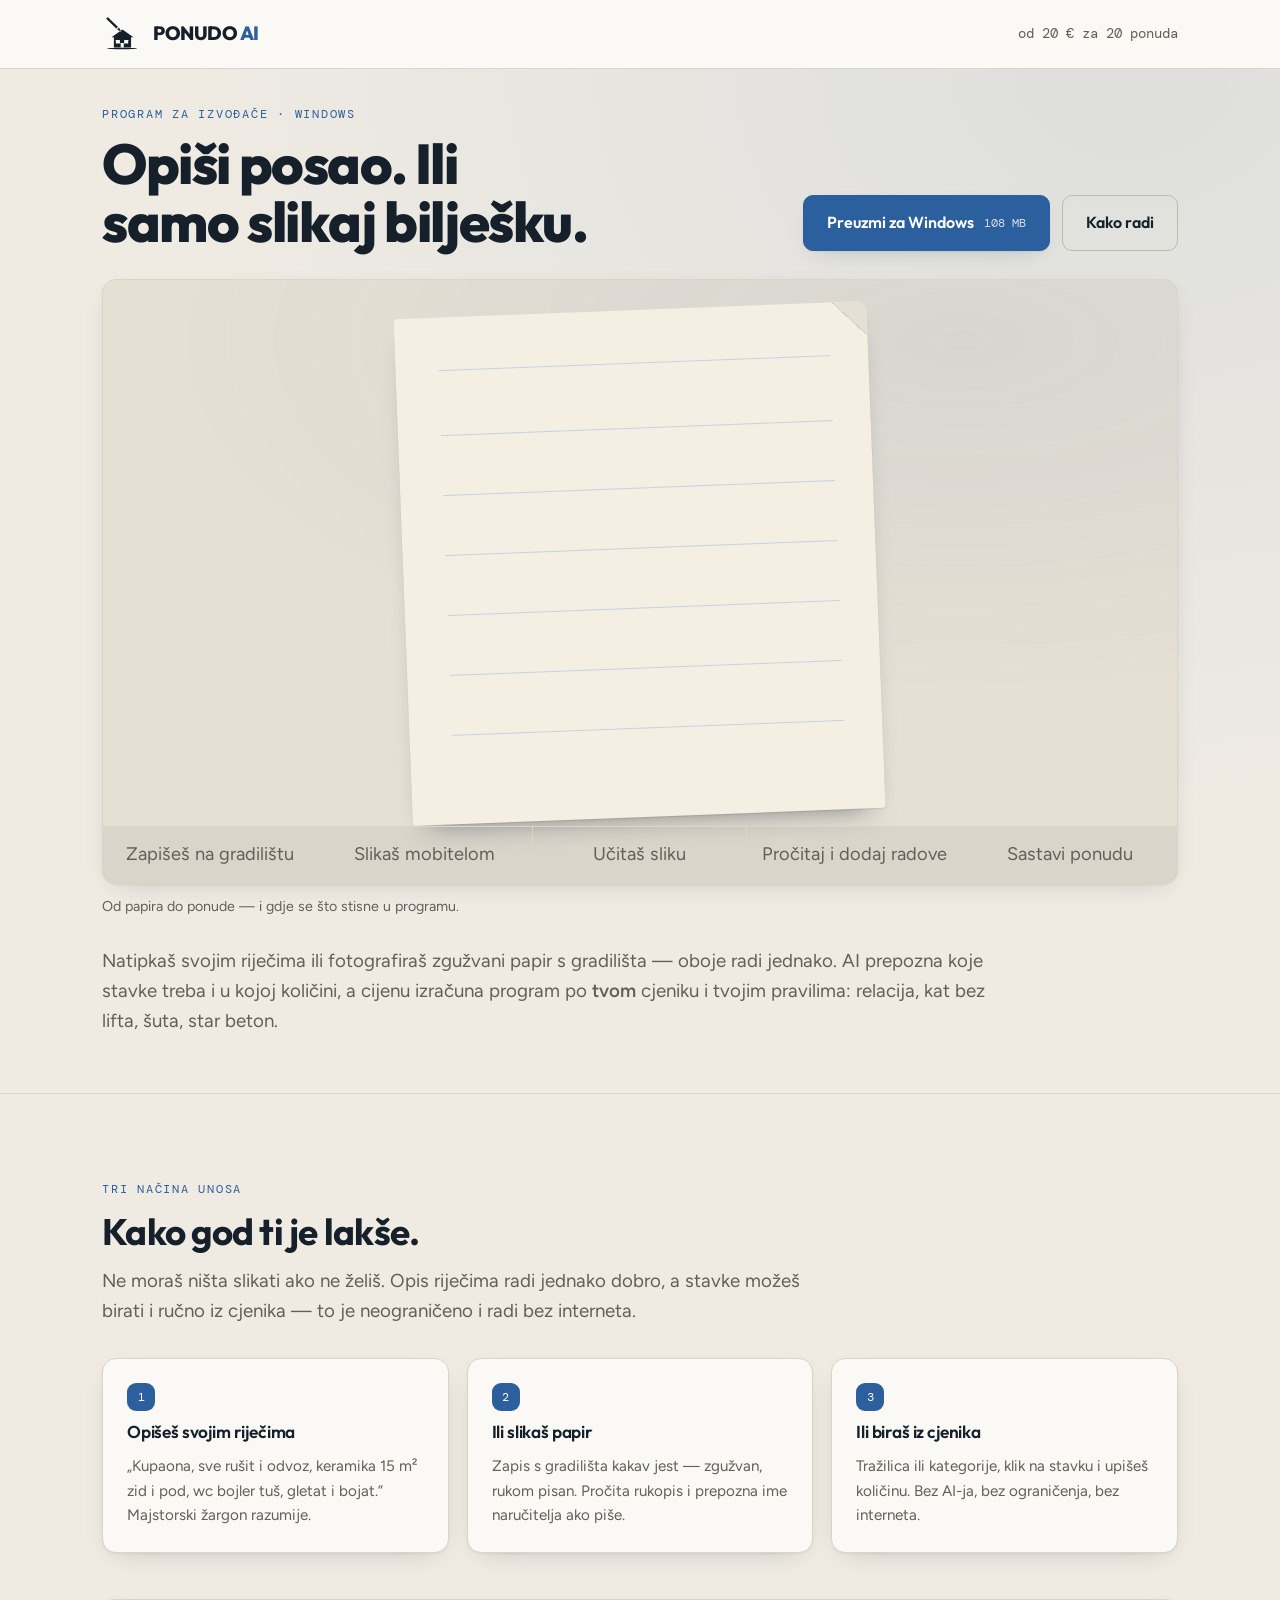
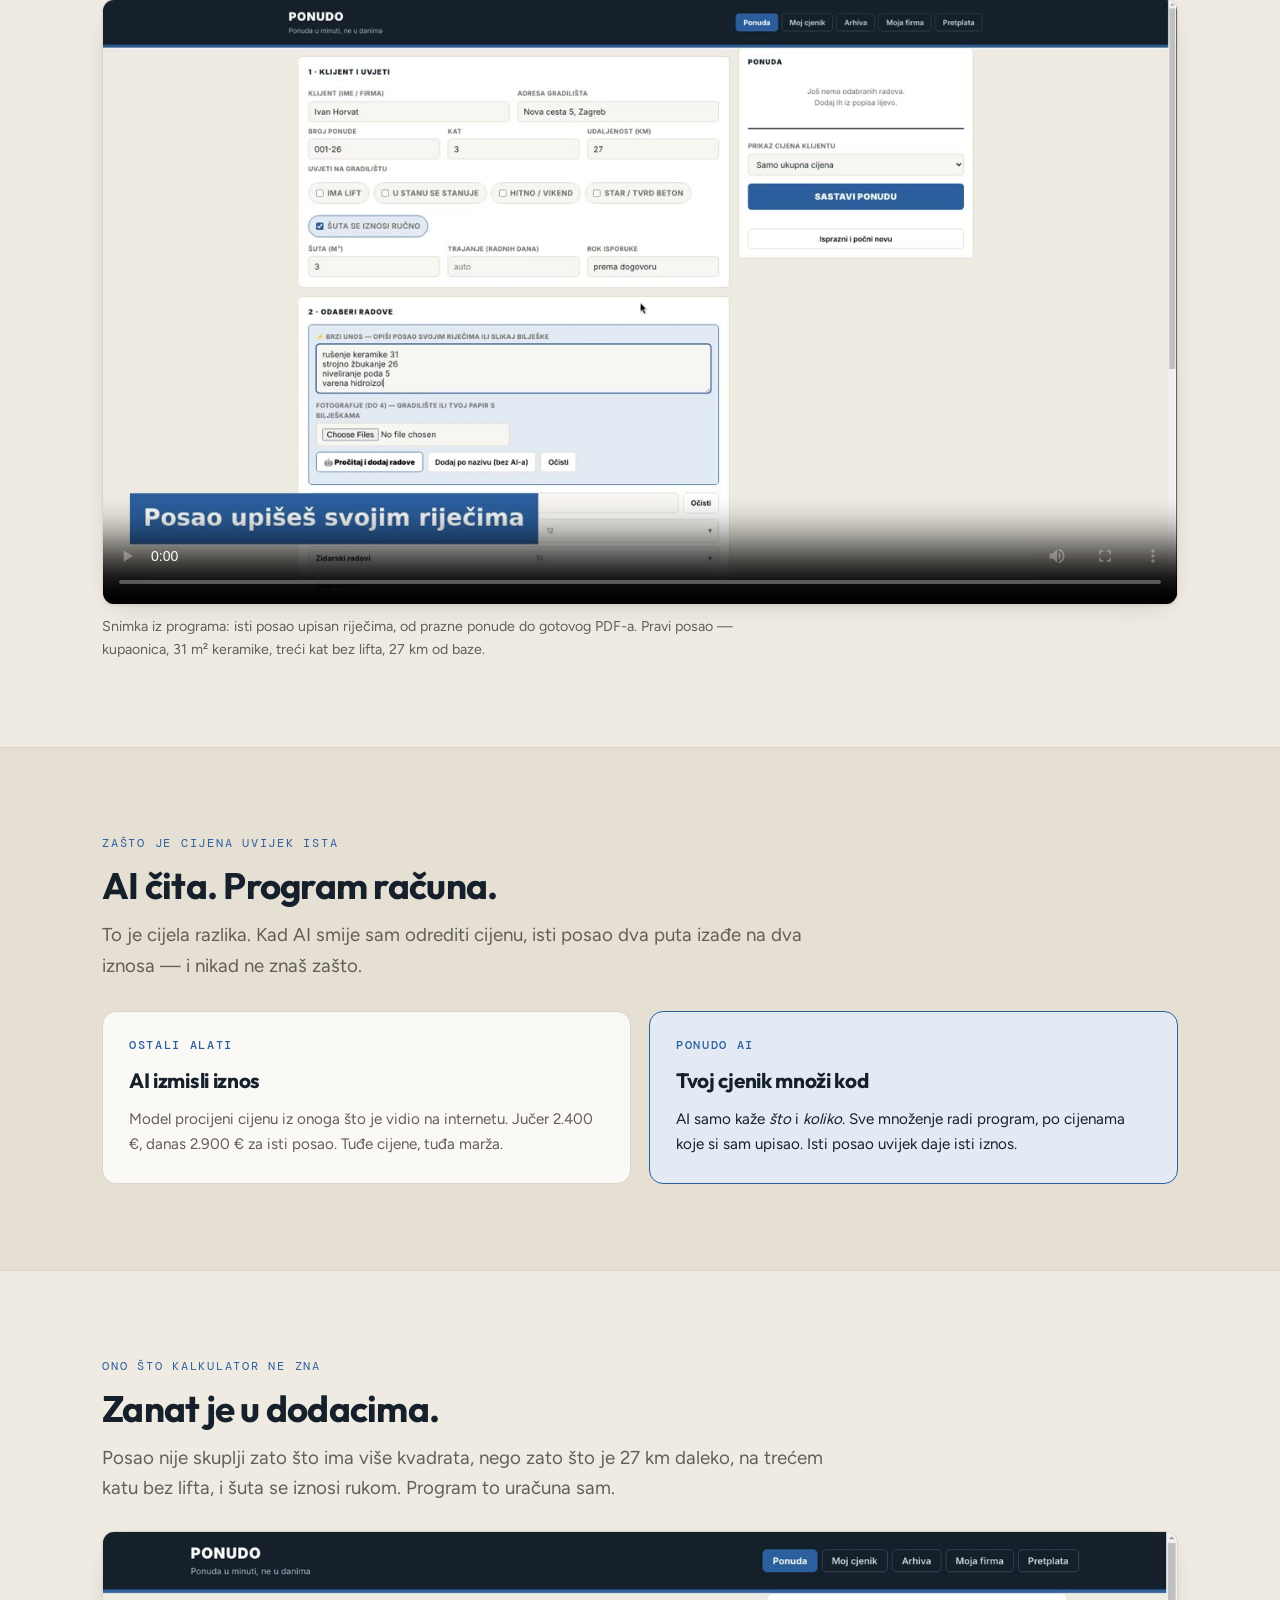
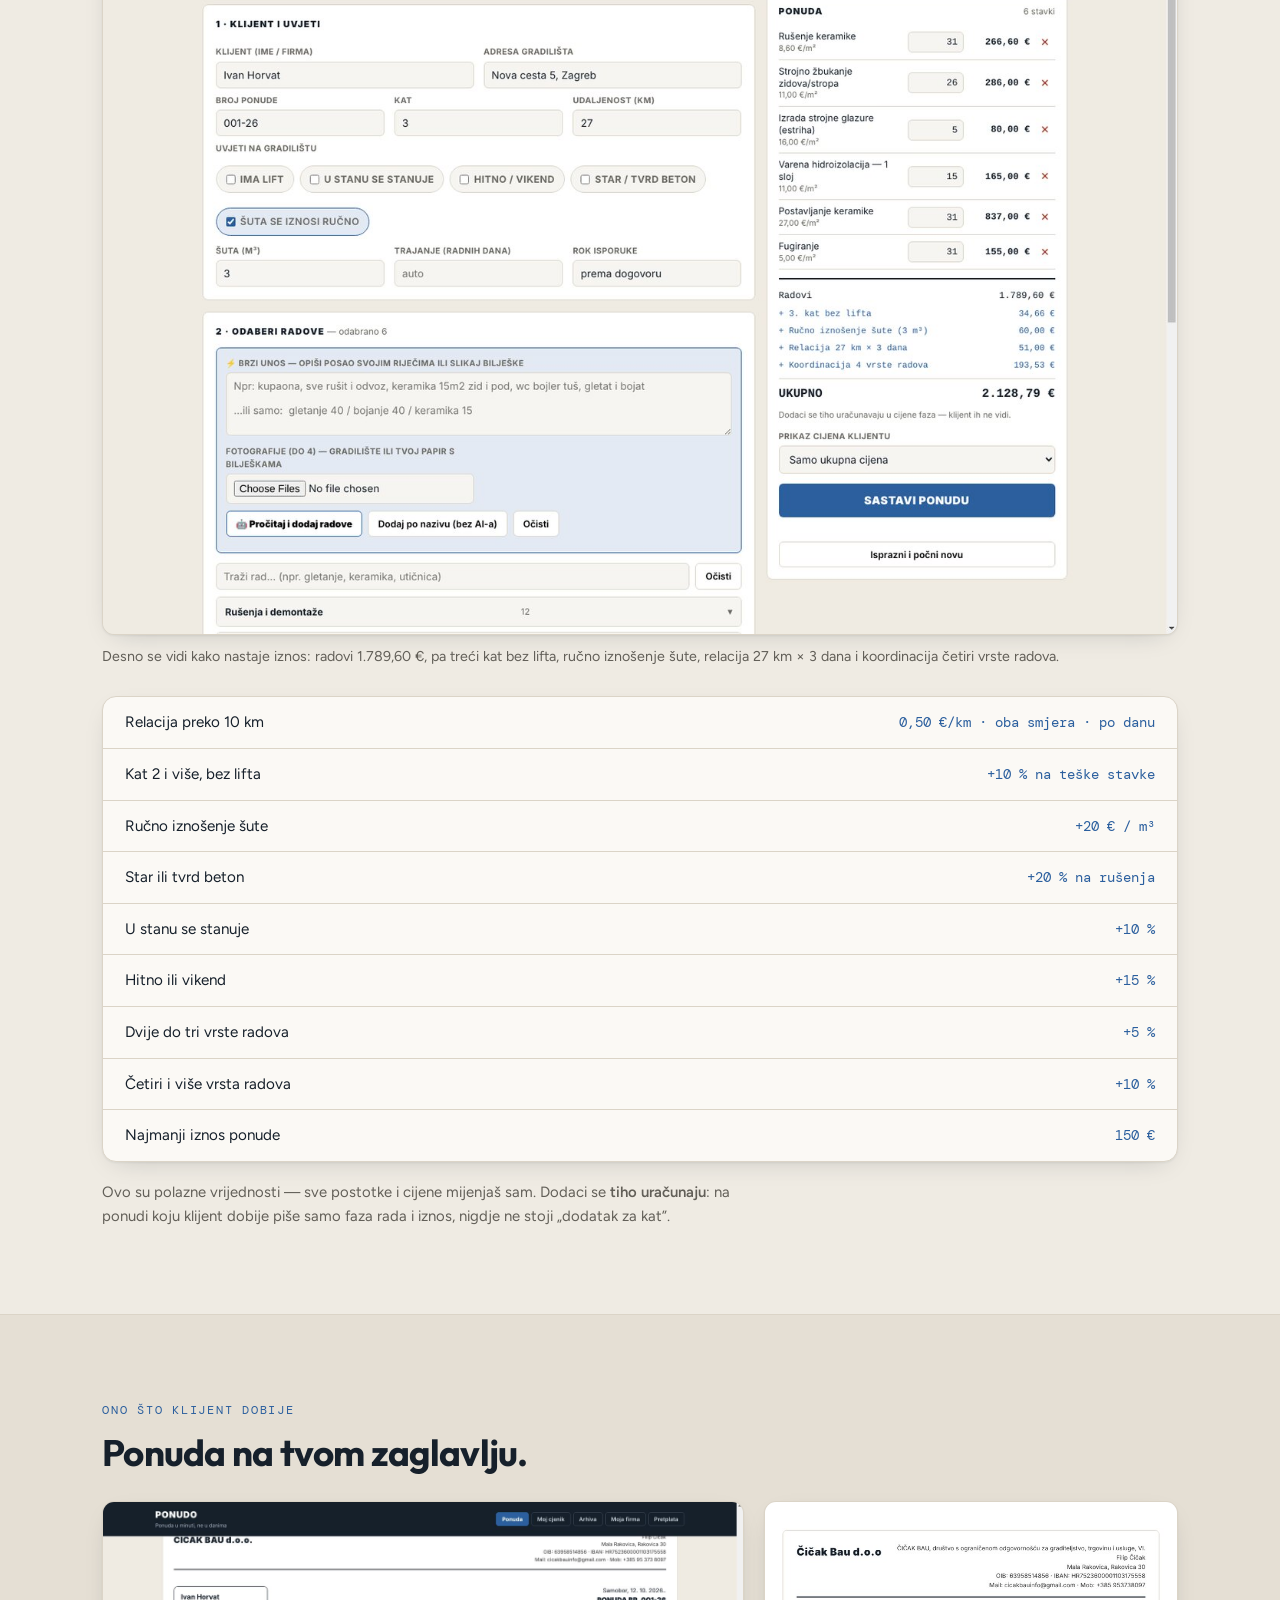
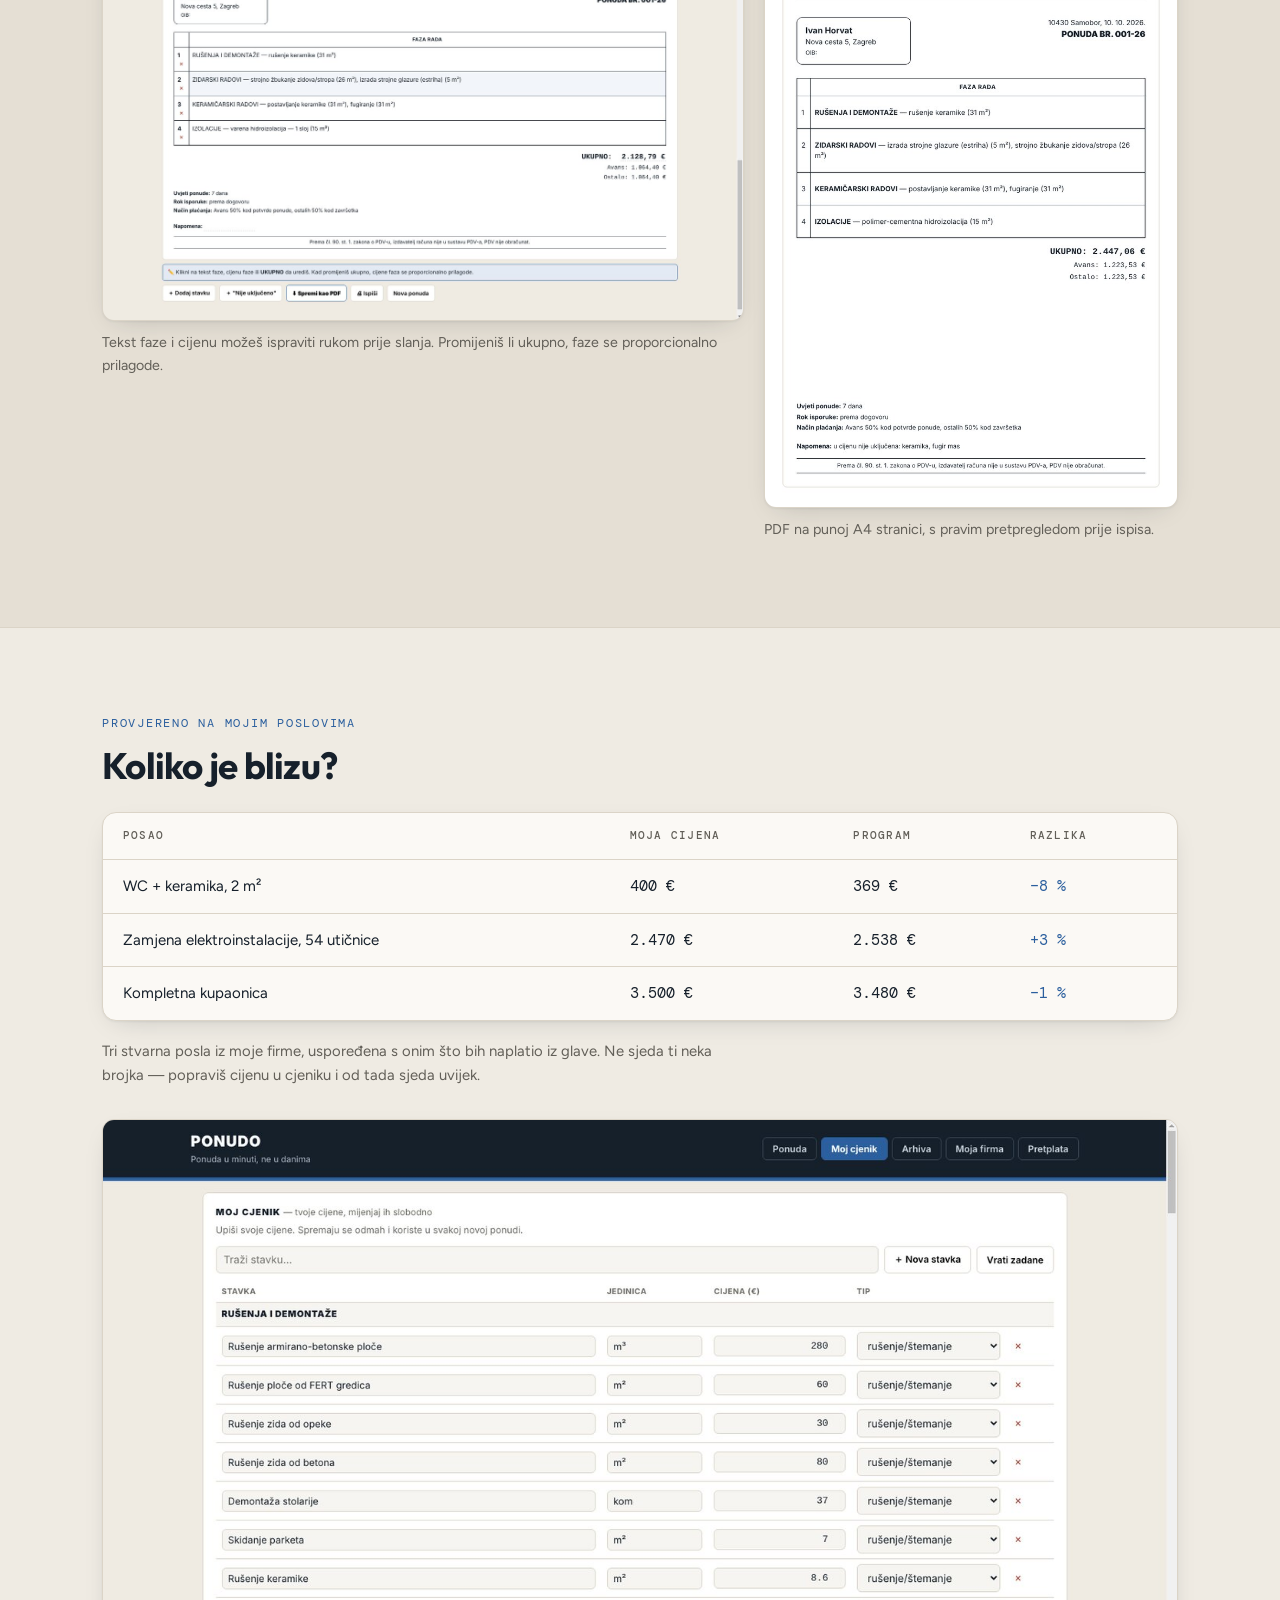
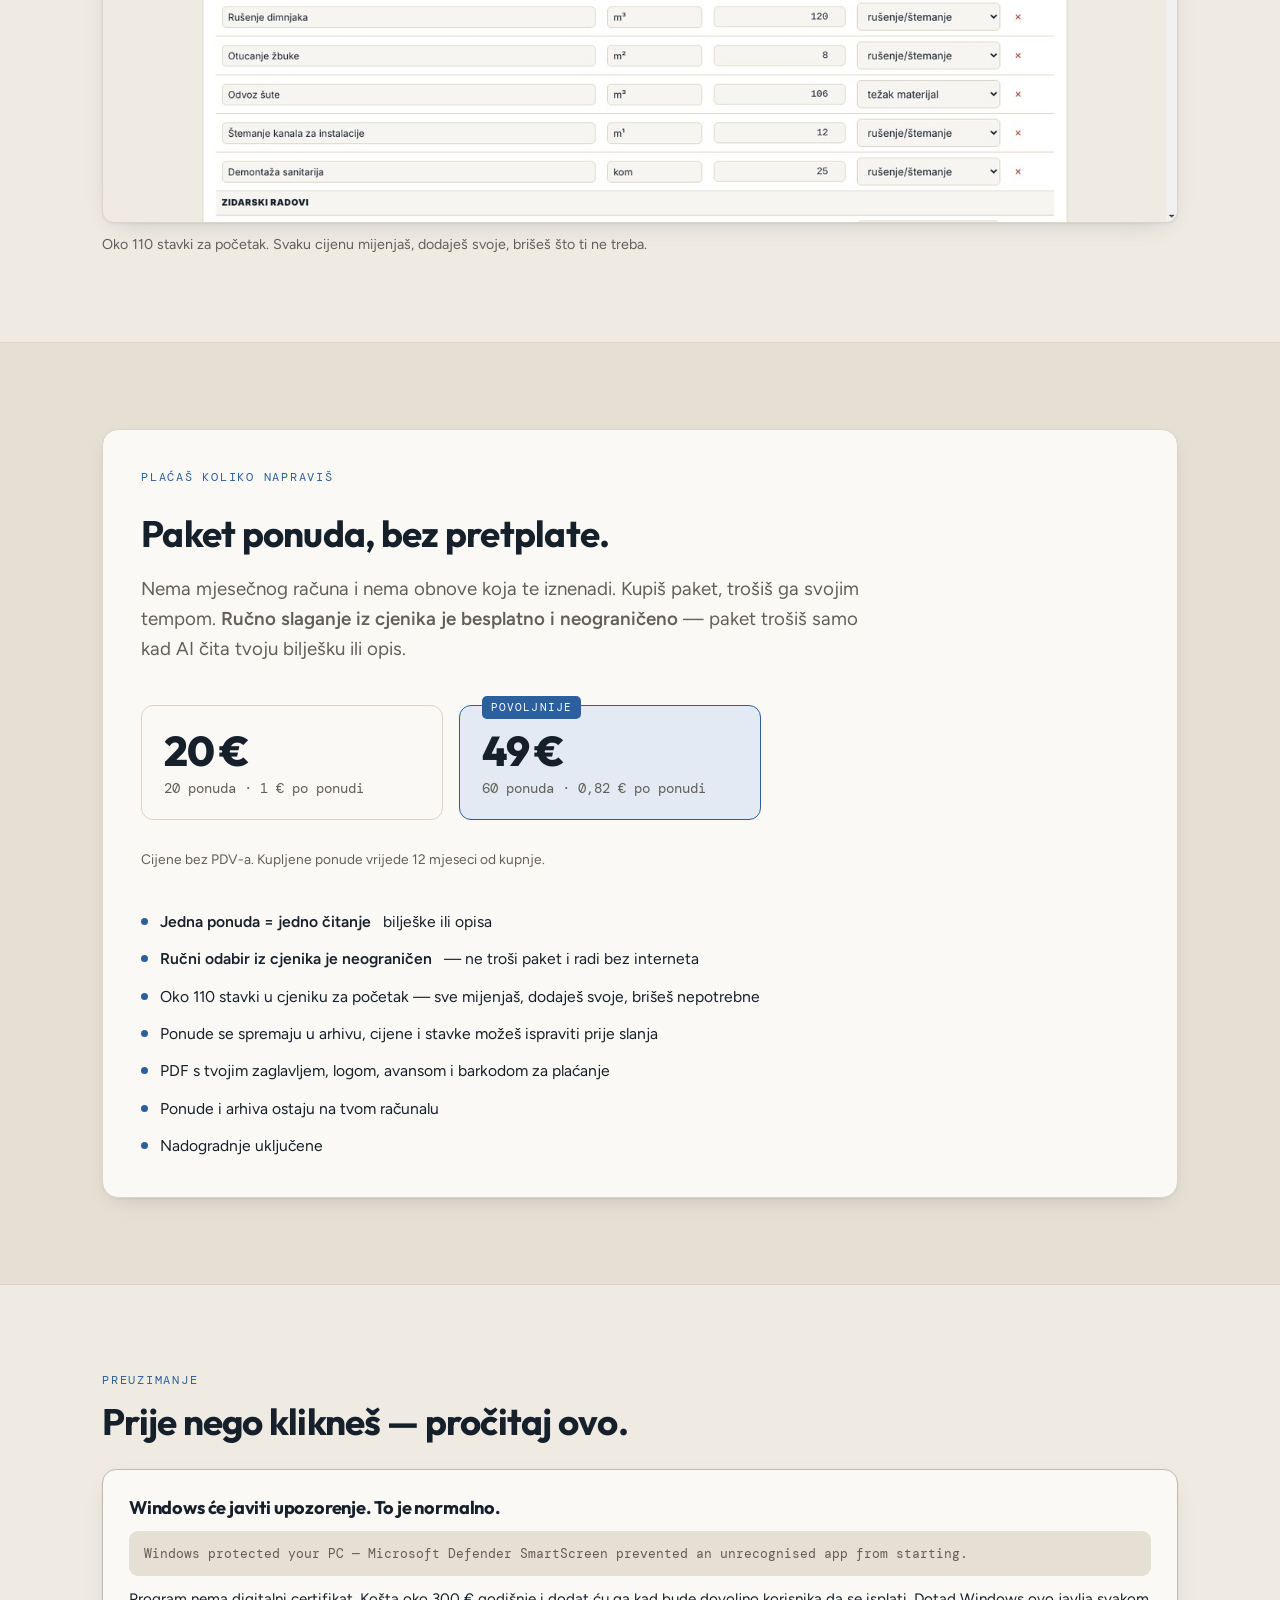
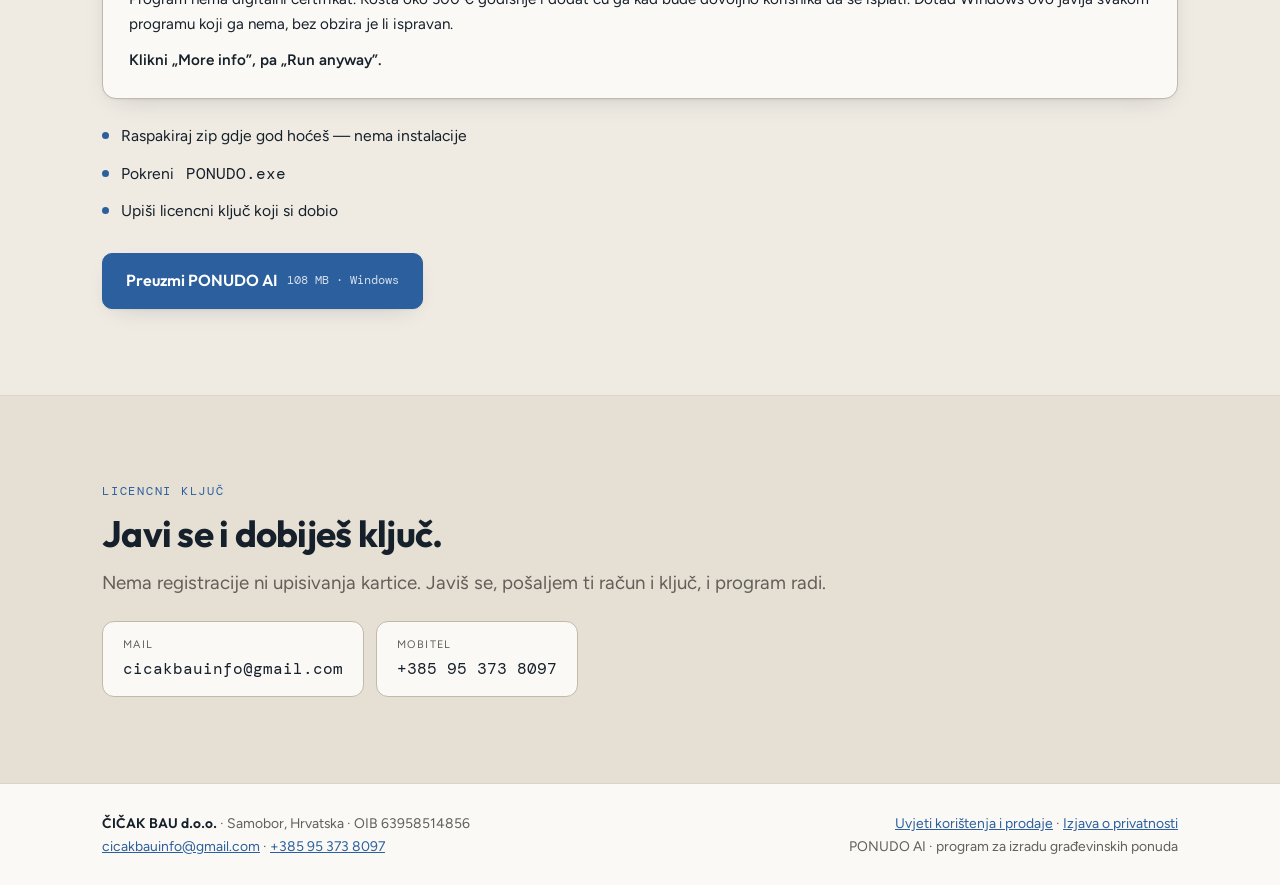
==== commit e2c21c13: "Nova cijena: paketi 20 ponuda / 20 € i 60 ponuda / 49 €" ====
--- a/index.html
+++ b/index.html
@@ -3,7 +3,7 @@
 <head>
 <meta charset="utf-8">
 <meta name="viewport" content="width=device-width, initial-scale=1, viewport-fit=cover">
-<meta name="description" content="PONUDO AI — program za izradu građevinskih ponuda. Opišeš posao ili slikaš bilješku, a cijena se računa po tvom cjeniku. Za Windows, 20 € godišnje.">
+<meta name="description" content="PONUDO AI — program za izradu građevinskih ponuda. Opišeš posao ili slikaš bilješku, a cijena se računa po tvom cjeniku. Za Windows. Paket od 20 ponuda — 20 €.">
 <meta property="og:title" content="PONUDO AI">
 <meta property="og:description" content="Opiši posao ili slikaj bilješku s gradilišta — ponuda je gotova. Program za izvođače, za Windows.">
 <meta property="og:type" content="website">
@@ -188,6 +188,13 @@
 .buy{border:1px solid var(--line);border-radius:16px;background:var(--surface);padding:clamp(26px,4vw,38px);display:grid;gap:14px;box-shadow:var(--shadow)}
 .bigprice{font-family:var(--ff-display);font-weight:800;font-size:clamp(2.3rem,6vw,3.2rem);line-height:1;letter-spacing:-.03em}
 .bigprice small{font-family:var(--ff-mono);font-size:.88rem;font-weight:400;color:var(--fg-muted);letter-spacing:0;display:block;margin-top:10px}
+.paketi{display:grid;grid-template-columns:repeat(auto-fit,minmax(220px,1fr));gap:16px;max-width:620px}
+.paket{background:var(--surface);border:1px solid var(--line);border-radius:12px;padding:24px 22px;position:relative}
+.paket.istaknut{border-color:var(--accent);background:var(--accent-soft)}
+.paket .oznaka{position:absolute;top:-10px;left:22px;background:var(--accent);color:var(--accent-ink);
+  font-family:var(--ff-mono);font-size:.68rem;letter-spacing:.1em;text-transform:uppercase;padding:3px 9px;border-radius:5px}
+.paket .bigprice{font-size:clamp(2rem,4.5vw,2.6rem)}
+.sitno{font-size:.86rem;color:var(--fg-muted);margin:14px 0 0}
 .kontakt{display:flex;flex-wrap:wrap;gap:12px;margin-top:22px}
 .kontakt a{display:grid;gap:3px;font-family:var(--ff-mono);font-size:1rem;background:var(--surface);border:1px solid var(--line-strong);border-radius:12px;padding:14px 20px;color:var(--fg);text-decoration:none}
 .kontakt a:hover{border-color:var(--accent);color:var(--accent)}
@@ -236,7 +243,7 @@
       </svg>
       <b>PONUDO<i> AI</i></b>
     </div>
-    <p class="price">20 € godišnje</p>
+    <p class="price">od 20 € za 20 ponuda</p>
   </div>
 </header>
 
@@ -460,16 +467,29 @@
 <section style="background:var(--surface-2);border-block:1px solid var(--line)">
   <div class="wrap">
     <div class="buy">
-      <p class="eyebrow">Jedna cijena, bez plaćanja po ponudi</p>
-      <p class="bigprice">20 €<small>godišnje, po korisniku</small></p>
+      <p class="eyebrow">Plaćaš koliko napraviš</p>
+      <h2 style="margin:12px 0 6px">Paket ponuda, bez pretplate.</h2>
+      <p class="lead" style="margin-bottom:26px">Nema mjesečnog računa i nema obnove koja te iznenadi. Kupiš paket, trošiš ga svojim tempom. <strong>Ručno slaganje iz cjenika je besplatno i neograničeno</strong> — paket trošiš samo kad AI čita tvoju bilješku ili opis.</p>
+
+      <div class="paketi">
+        <div class="paket">
+          <p class="bigprice">20 €<small>20 ponuda · 1 € po ponudi</small></p>
+        </div>
+        <div class="paket istaknut">
+          <span class="oznaka">povoljnije</span>
+          <p class="bigprice">49 €<small>60 ponuda · 0,82 € po ponudi</small></p>
+        </div>
+      </div>
+      <p class="sitno">Cijene bez PDV-a. Kupljene ponude vrijede 12 mjeseci od kupnje.</p>
+
       <ul class="ticks">
+        <li><strong>Jedna ponuda = jedno čitanje</strong> bilješke ili opisa</li>
+        <li><strong>Ručni odabir iz cjenika je neograničen</strong> — ne troši paket i radi bez interneta</li>
         <li>Oko 110 stavki u cjeniku za početak — sve mijenjaš, dodaješ svoje, brišeš nepotrebne</li>
-        <li>250 AI čitanja godišnje</li>
-        <li>Opis riječima, fotografija ili ručni odabir iz cjenika</li>
-        <li>Ručni unos neograničen — radi i kad potrošiš kvotu, i bez interneta</li>
         <li>Ponude se spremaju u arhivu, cijene i stavke možeš ispraviti prije slanja</li>
-        <li>PDF s tvojim zaglavljem, logom i avansom</li>
+        <li>PDF s tvojim zaglavljem, logom, avansom i barkodom za plaćanje</li>
         <li>Ponude i arhiva ostaju na tvom računalu</li>
+        <li>Nadogradnje uključene</li>
       </ul>
     </div>
   </div>
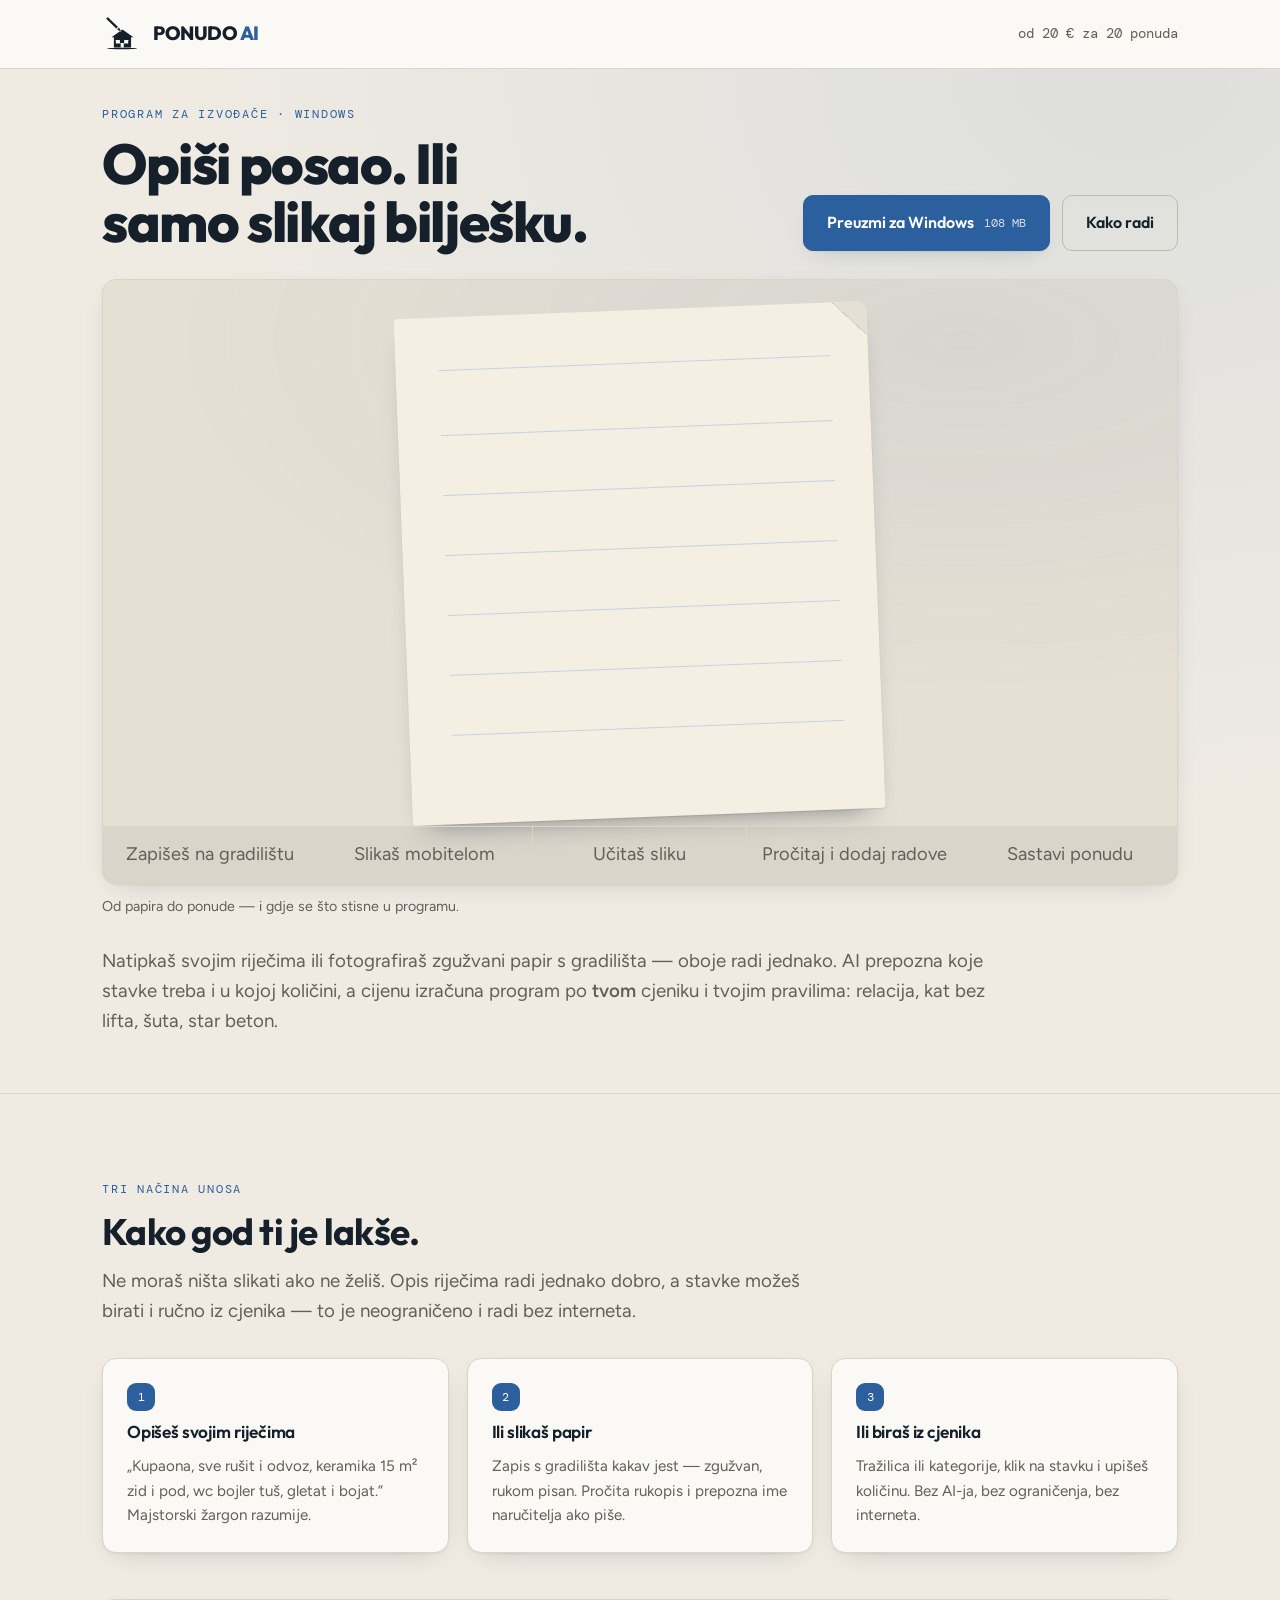
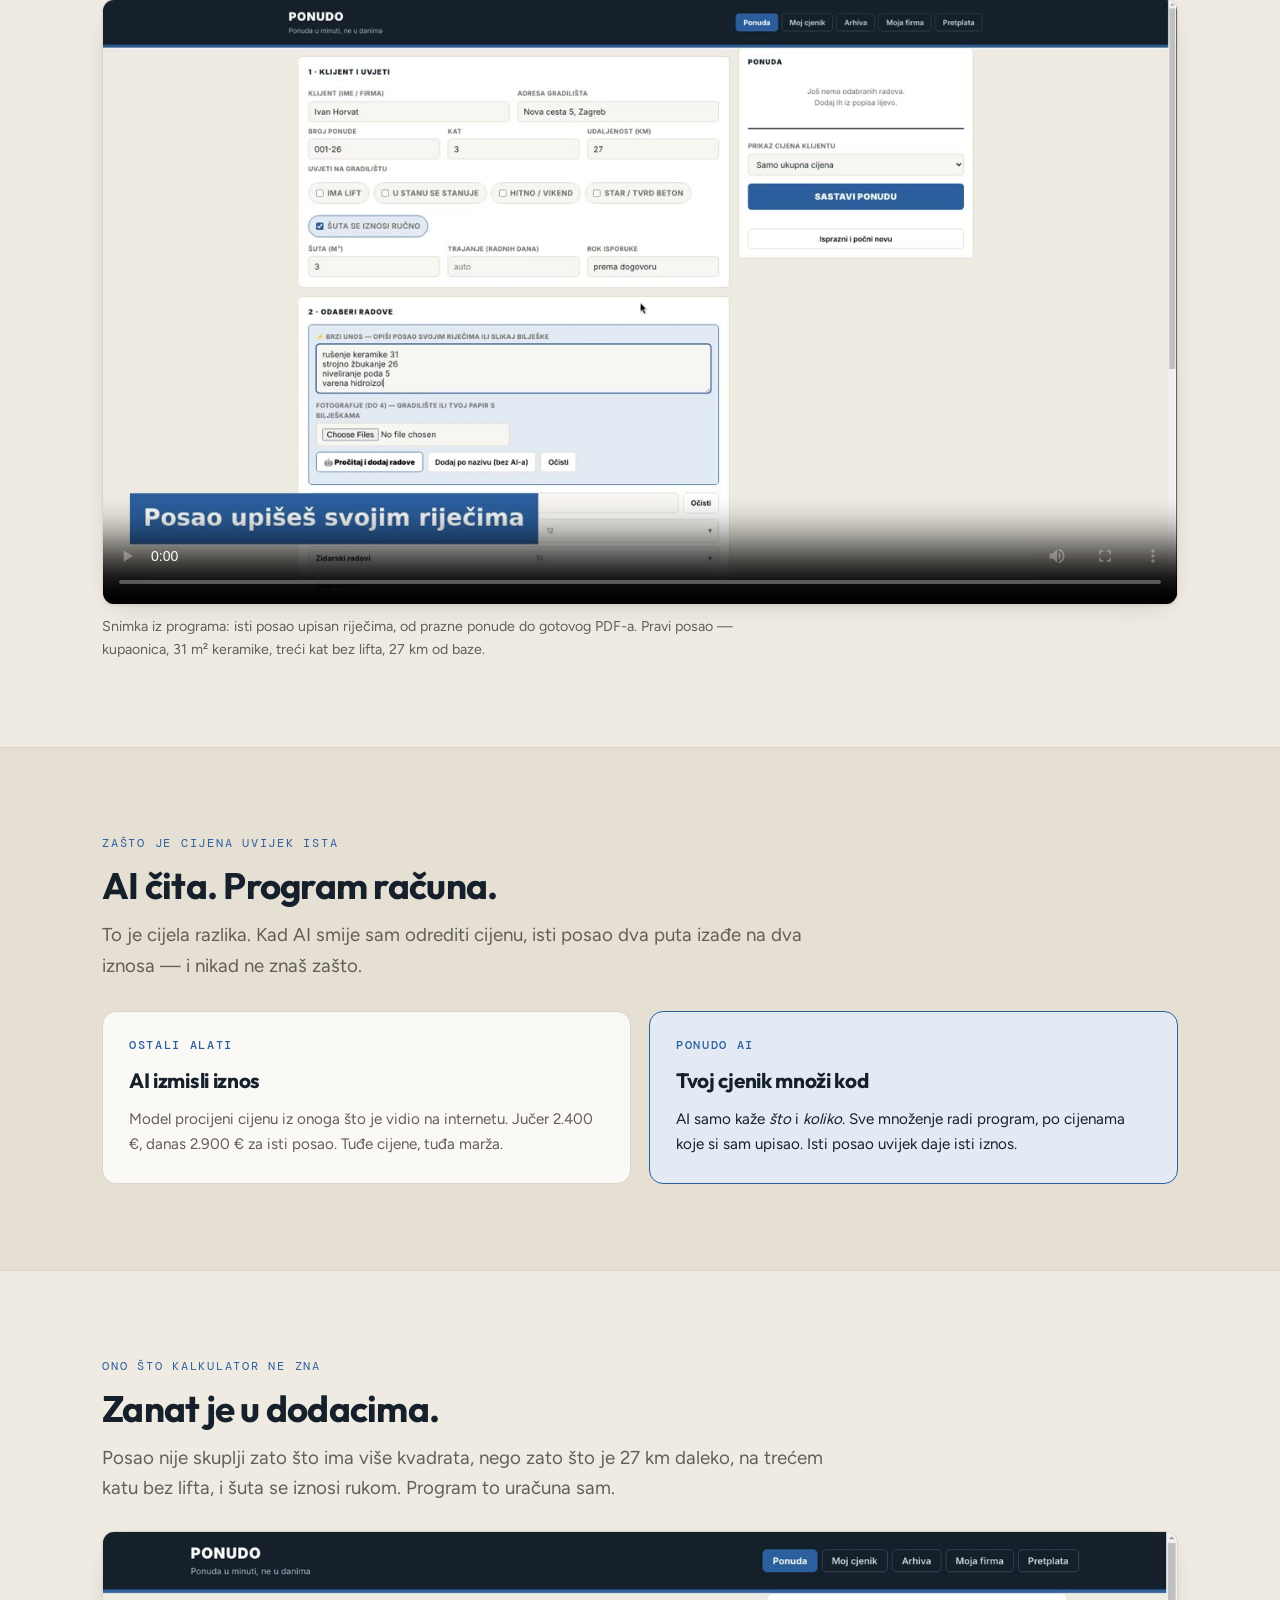
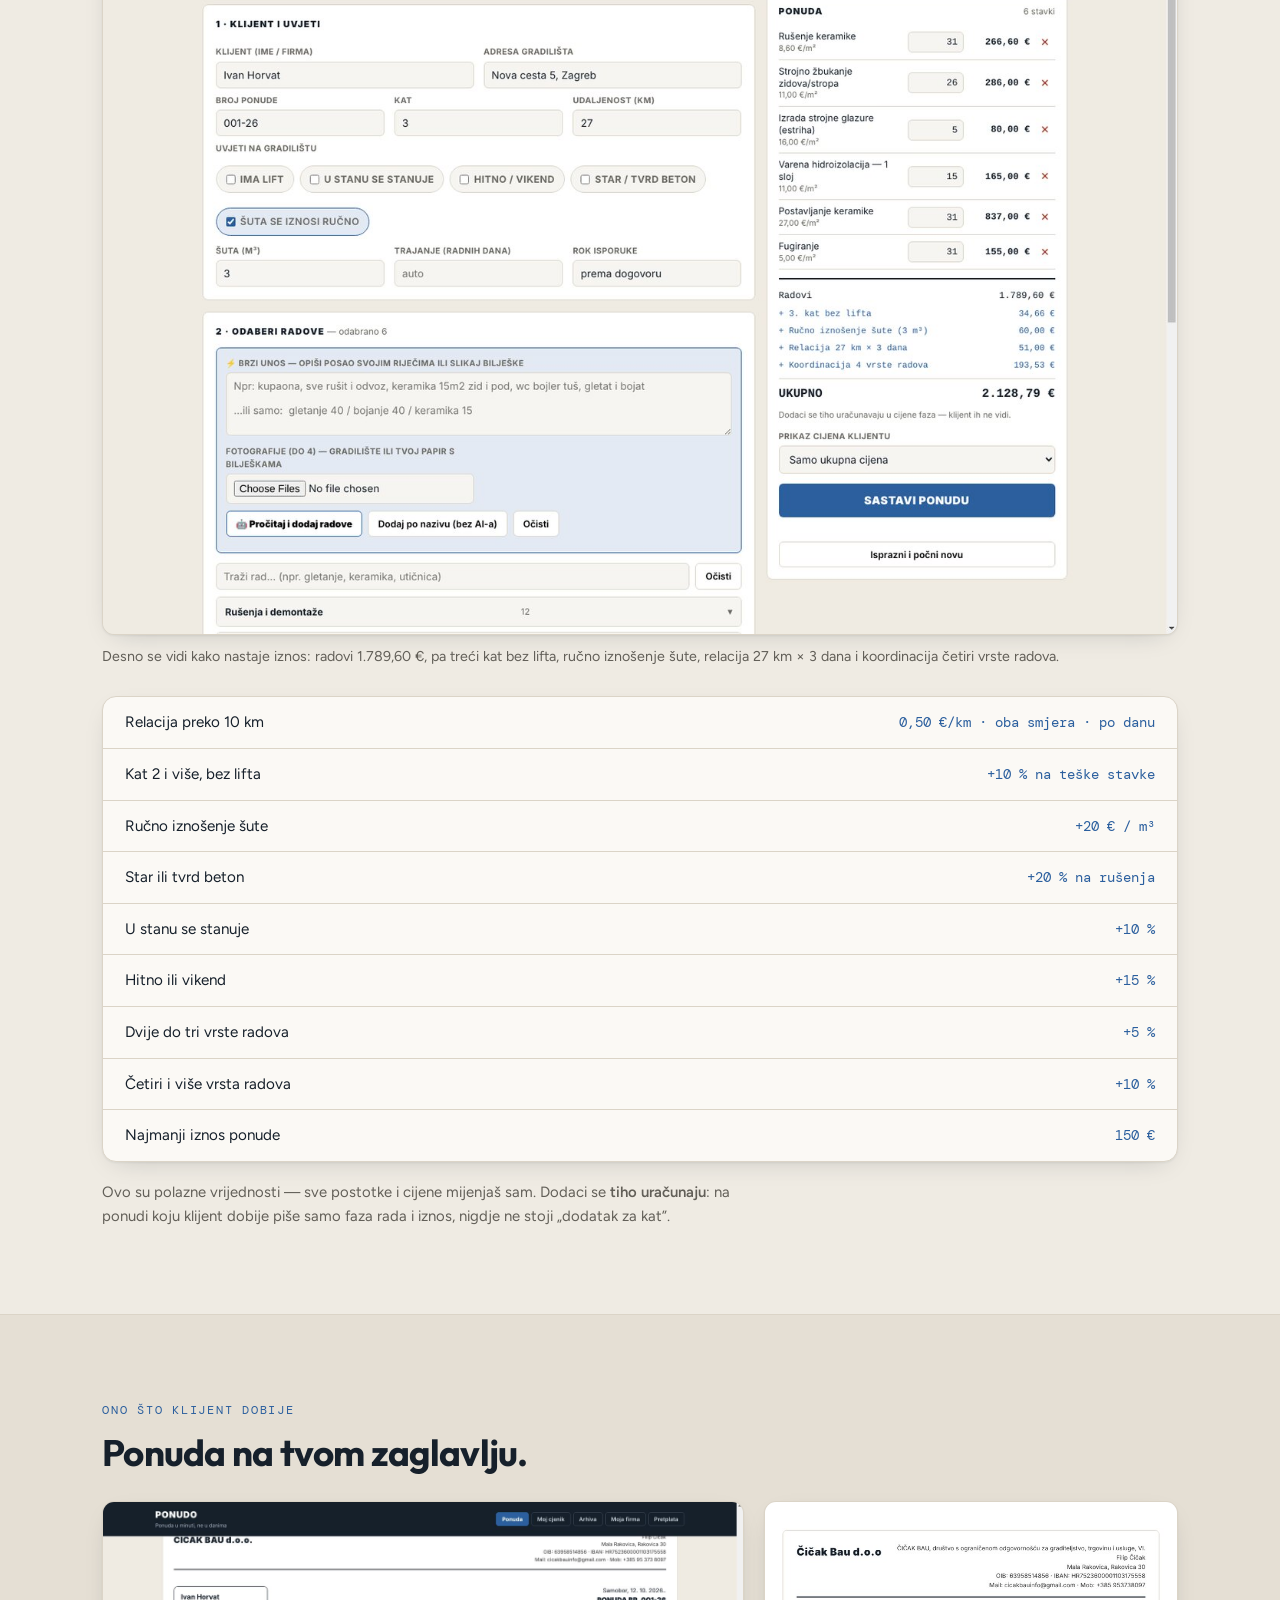
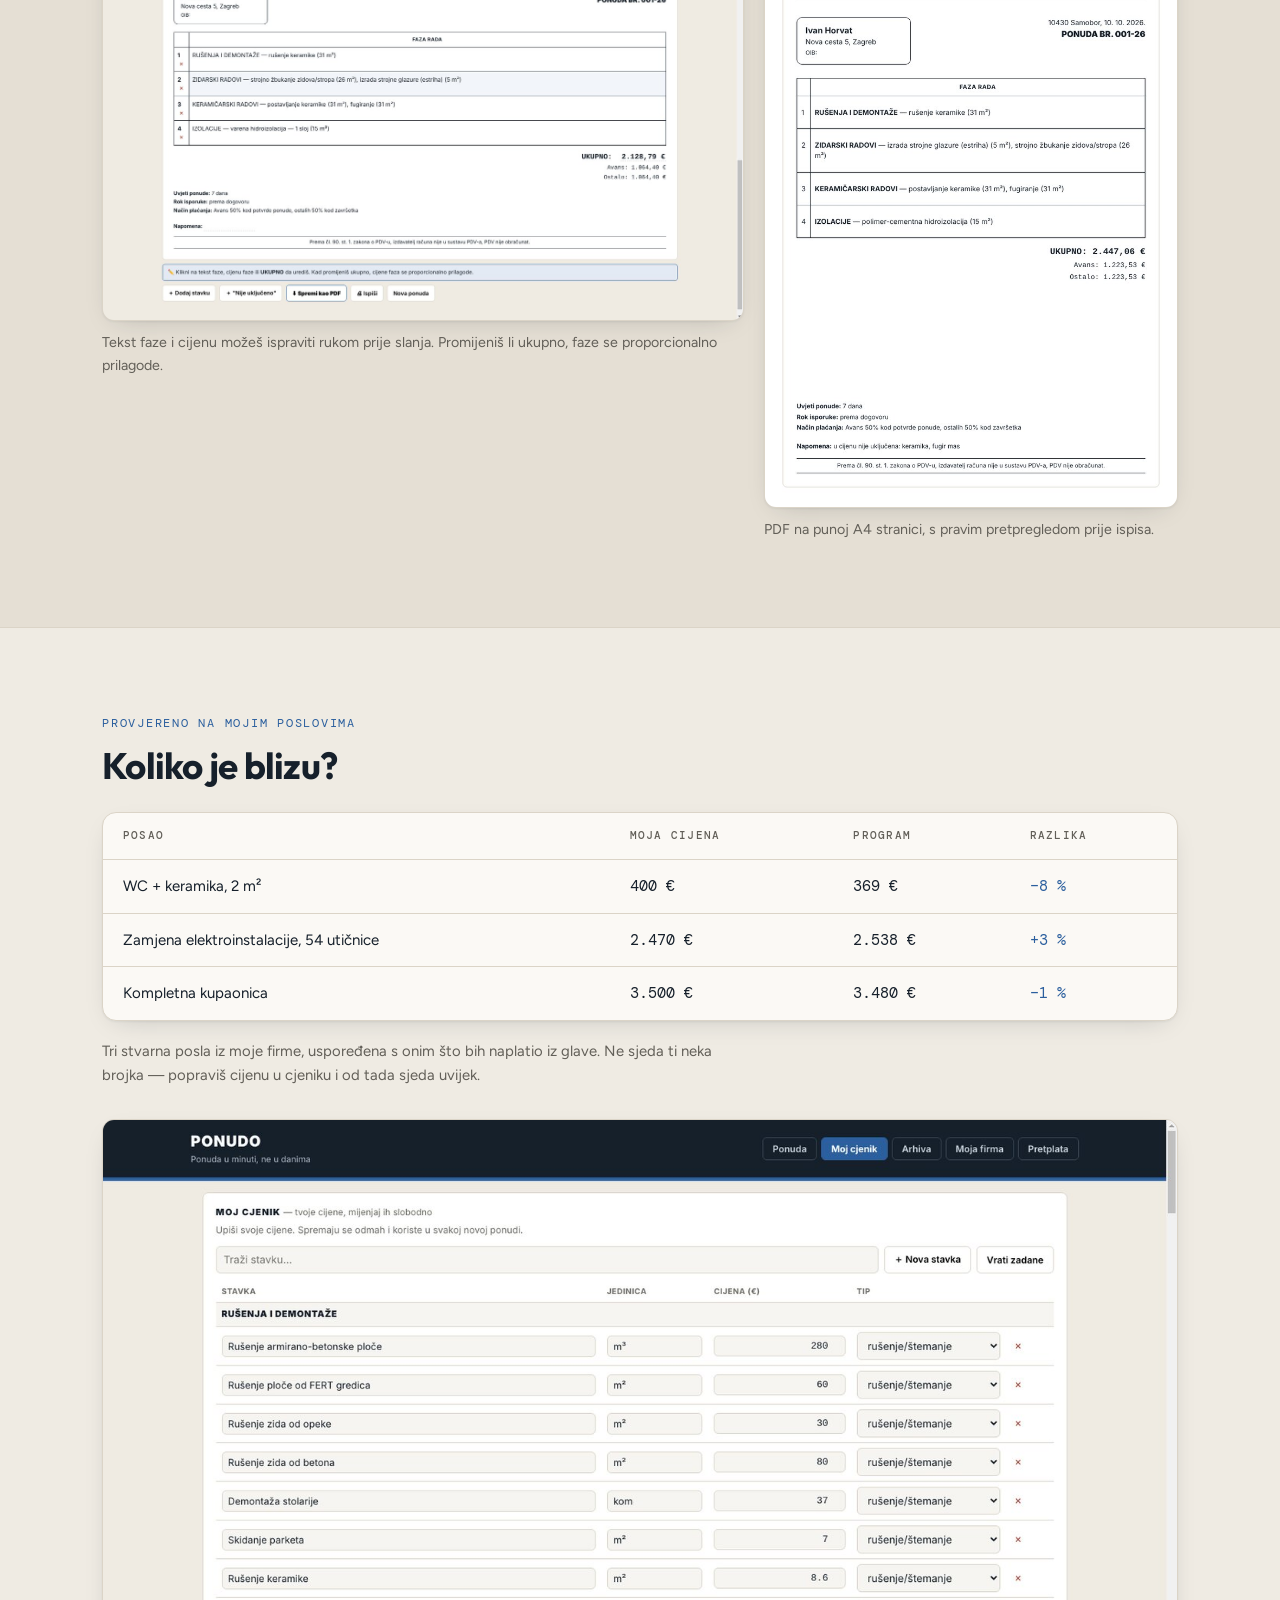
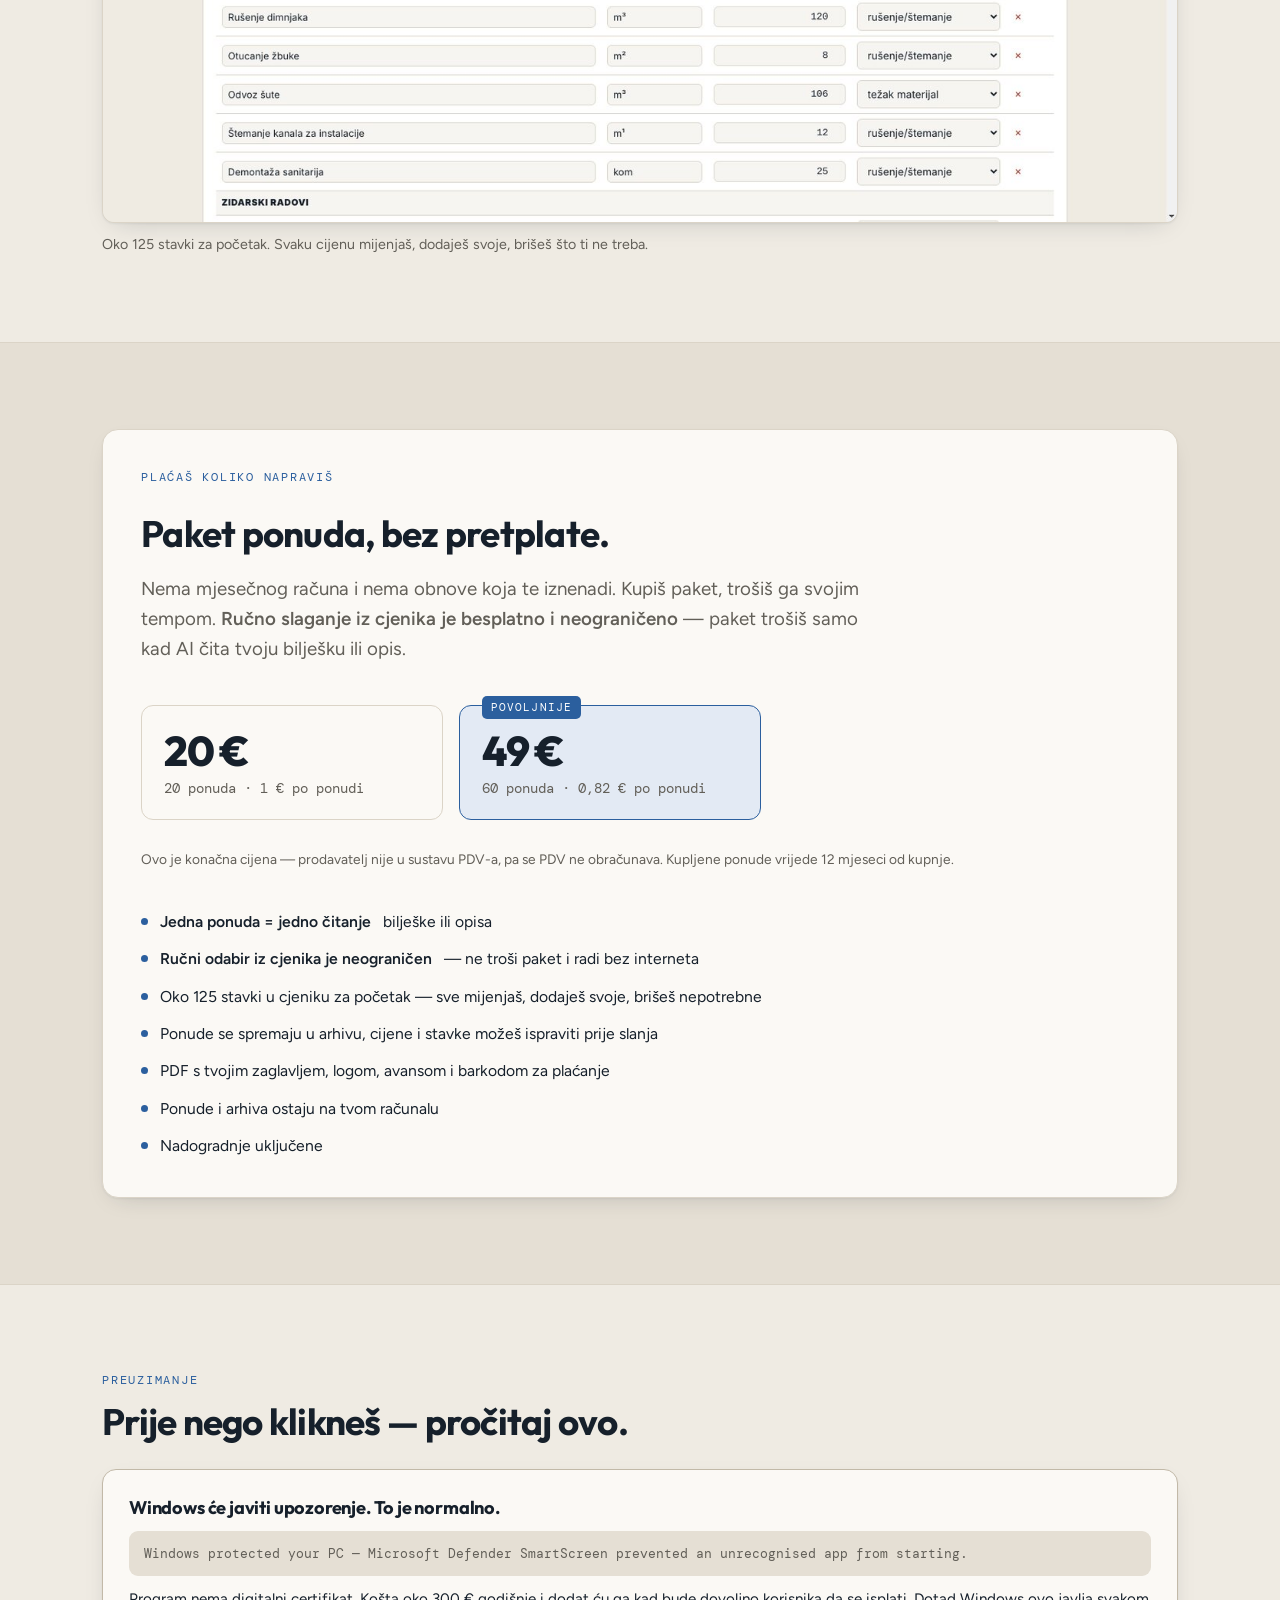
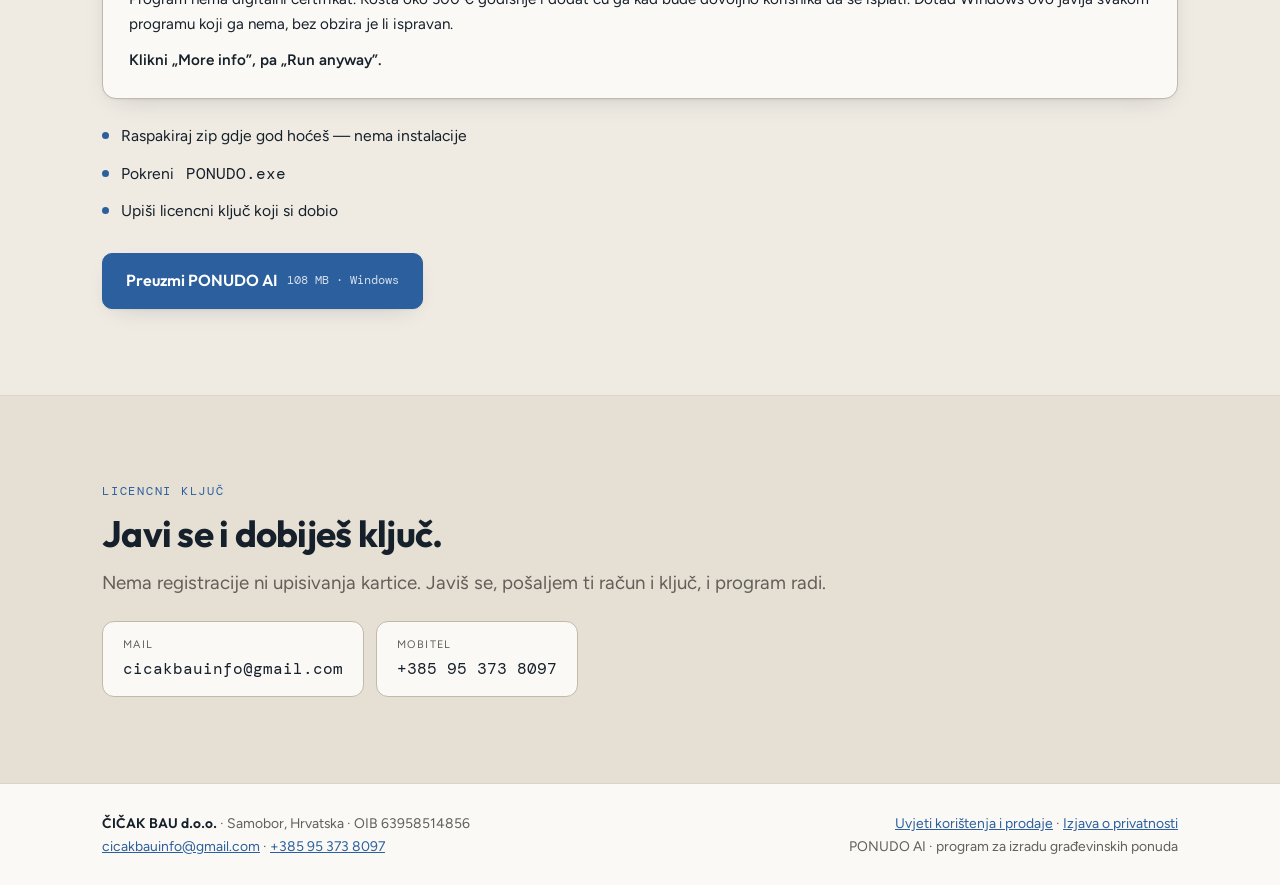
==== commit 095b6d5c: "Ispravak cijena: PDV se ne obracunava, 125 stavki u cjeniku, paket vs rucni unos" ====
--- a/index.html
+++ b/index.html
@@ -459,7 +459,7 @@
 
     <figure style="margin-top:32px">
       <img class="shot" src="3-cjenik.jpg" alt="Ekran cjenika: popis stavki s jedinicama, cijenama i tipom rada, sve izmjenjivo" loading="lazy">
-      <figcaption>Oko 110 stavki za početak. Svaku cijenu mijenjaš, dodaješ svoje, brišeš što ti ne treba.</figcaption>
+      <figcaption>Oko 125 stavki za početak. Svaku cijenu mijenjaš, dodaješ svoje, brišeš što ti ne treba.</figcaption>
     </figure>
   </div>
 </section>
@@ -480,12 +480,12 @@
           <p class="bigprice">49 €<small>60 ponuda · 0,82 € po ponudi</small></p>
         </div>
       </div>
-      <p class="sitno">Cijene bez PDV-a. Kupljene ponude vrijede 12 mjeseci od kupnje.</p>
+      <p class="sitno">Ovo je konačna cijena — prodavatelj nije u sustavu PDV-a, pa se PDV ne obračunava. Kupljene ponude vrijede 12 mjeseci od kupnje.</p>
 
       <ul class="ticks">
         <li><strong>Jedna ponuda = jedno čitanje</strong> bilješke ili opisa</li>
         <li><strong>Ručni odabir iz cjenika je neograničen</strong> — ne troši paket i radi bez interneta</li>
-        <li>Oko 110 stavki u cjeniku za početak — sve mijenjaš, dodaješ svoje, brišeš nepotrebne</li>
+        <li>Oko 125 stavki u cjeniku za početak — sve mijenjaš, dodaješ svoje, brišeš nepotrebne</li>
         <li>Ponude se spremaju u arhivu, cijene i stavke možeš ispraviti prije slanja</li>
         <li>PDF s tvojim zaglavljem, logom, avansom i barkodom za plaćanje</li>
         <li>Ponude i arhiva ostaju na tvom računalu</li>
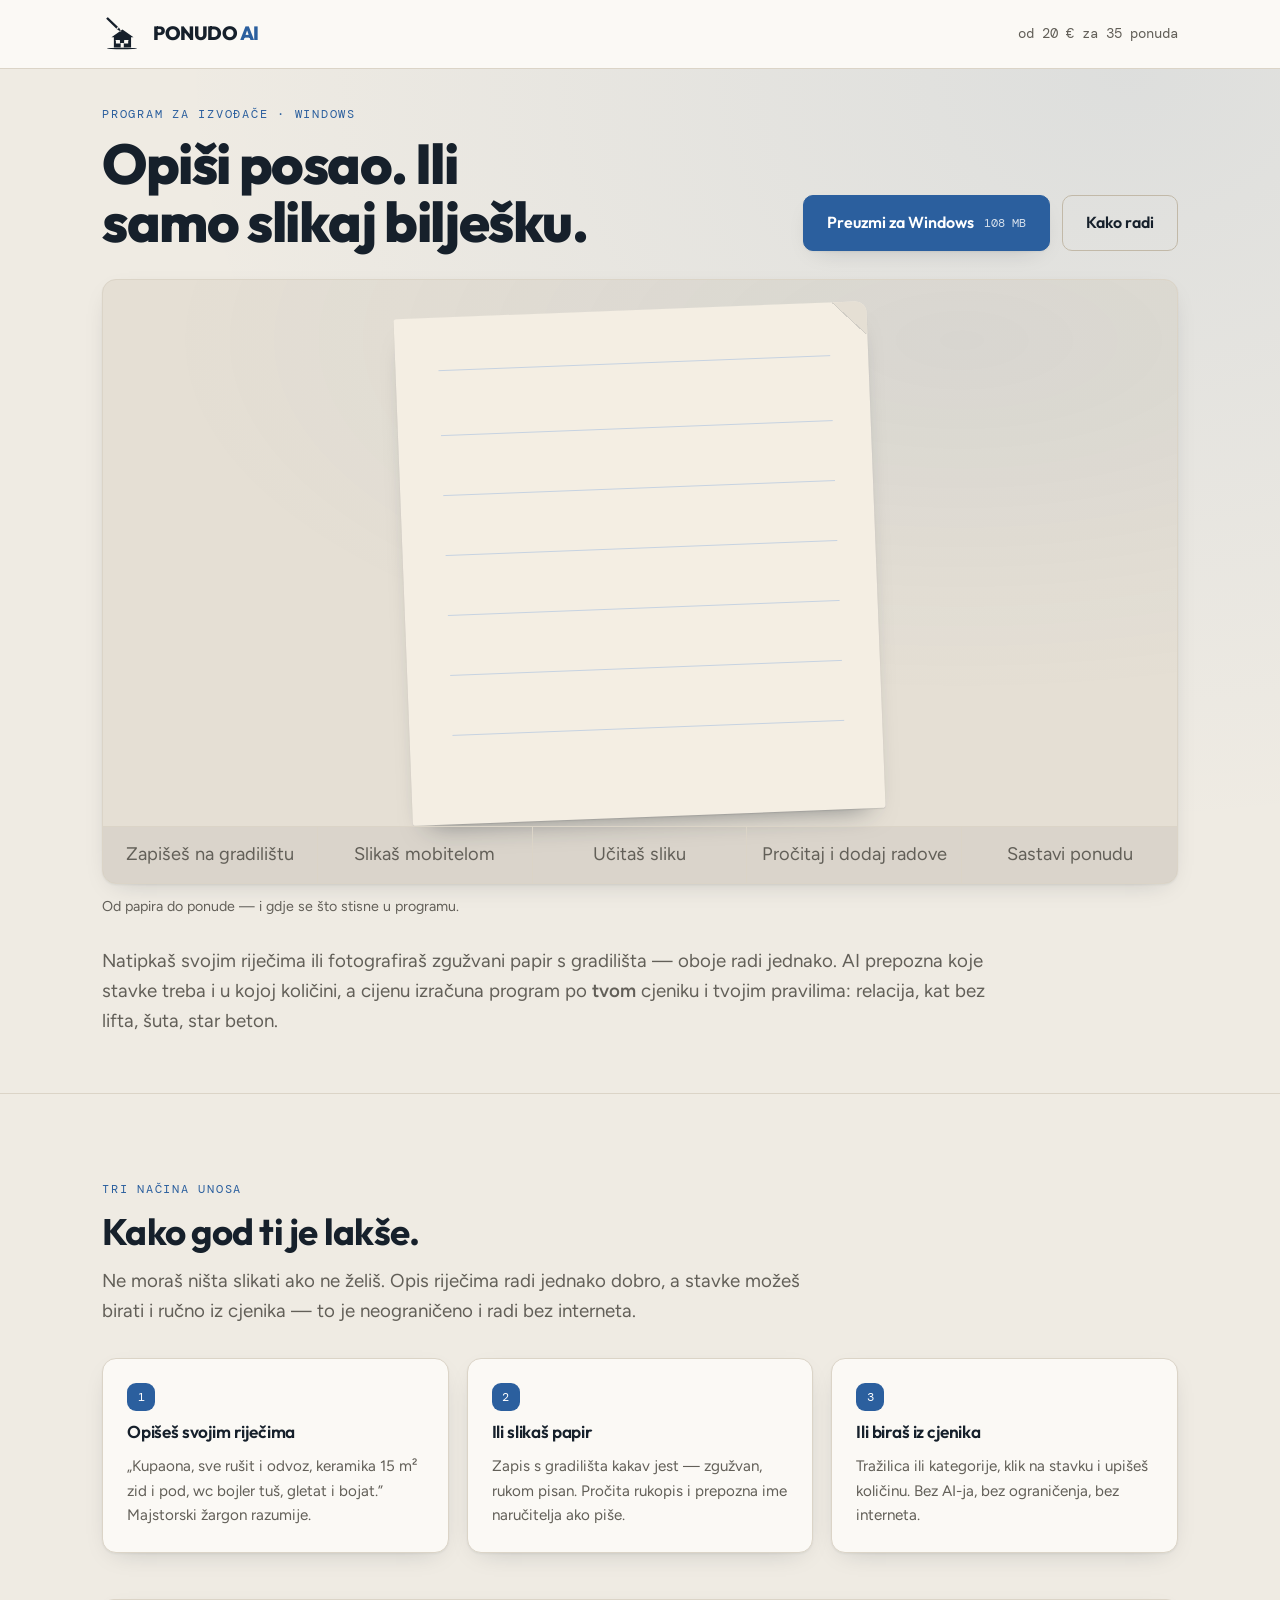
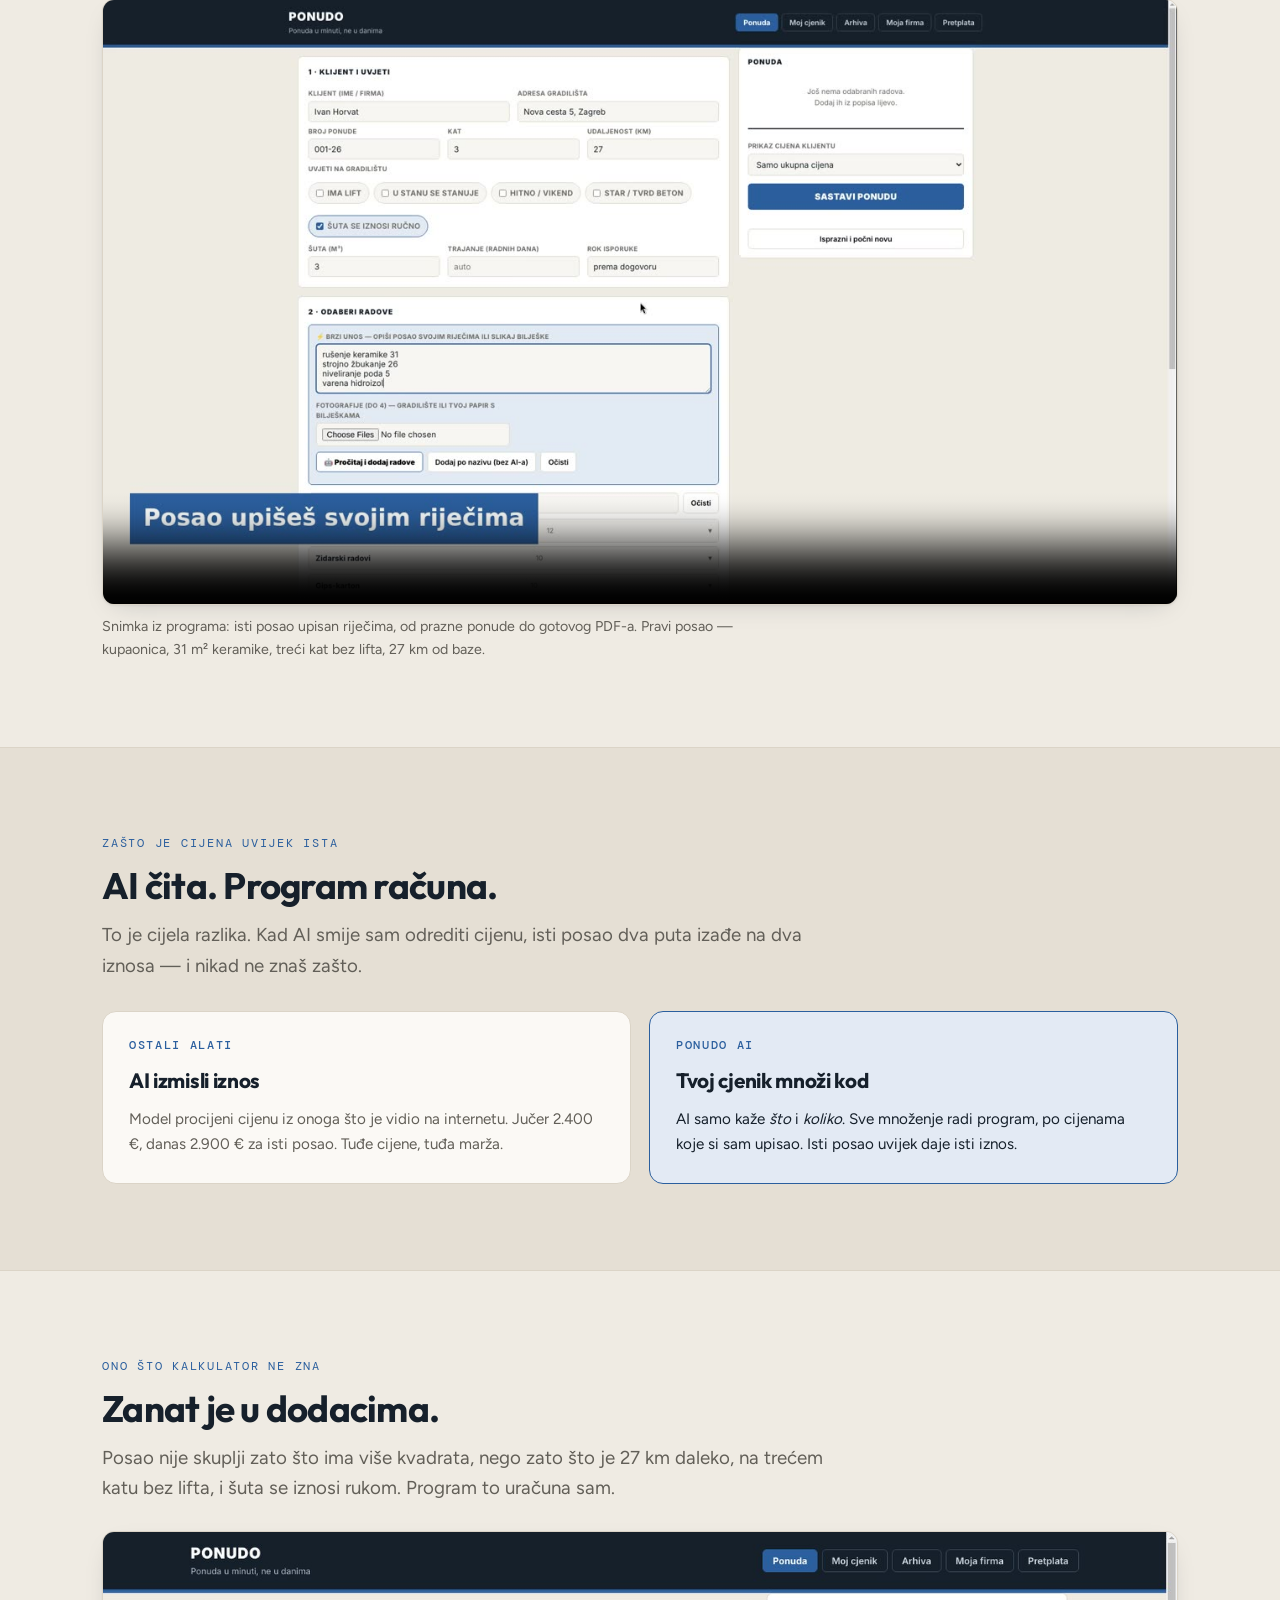
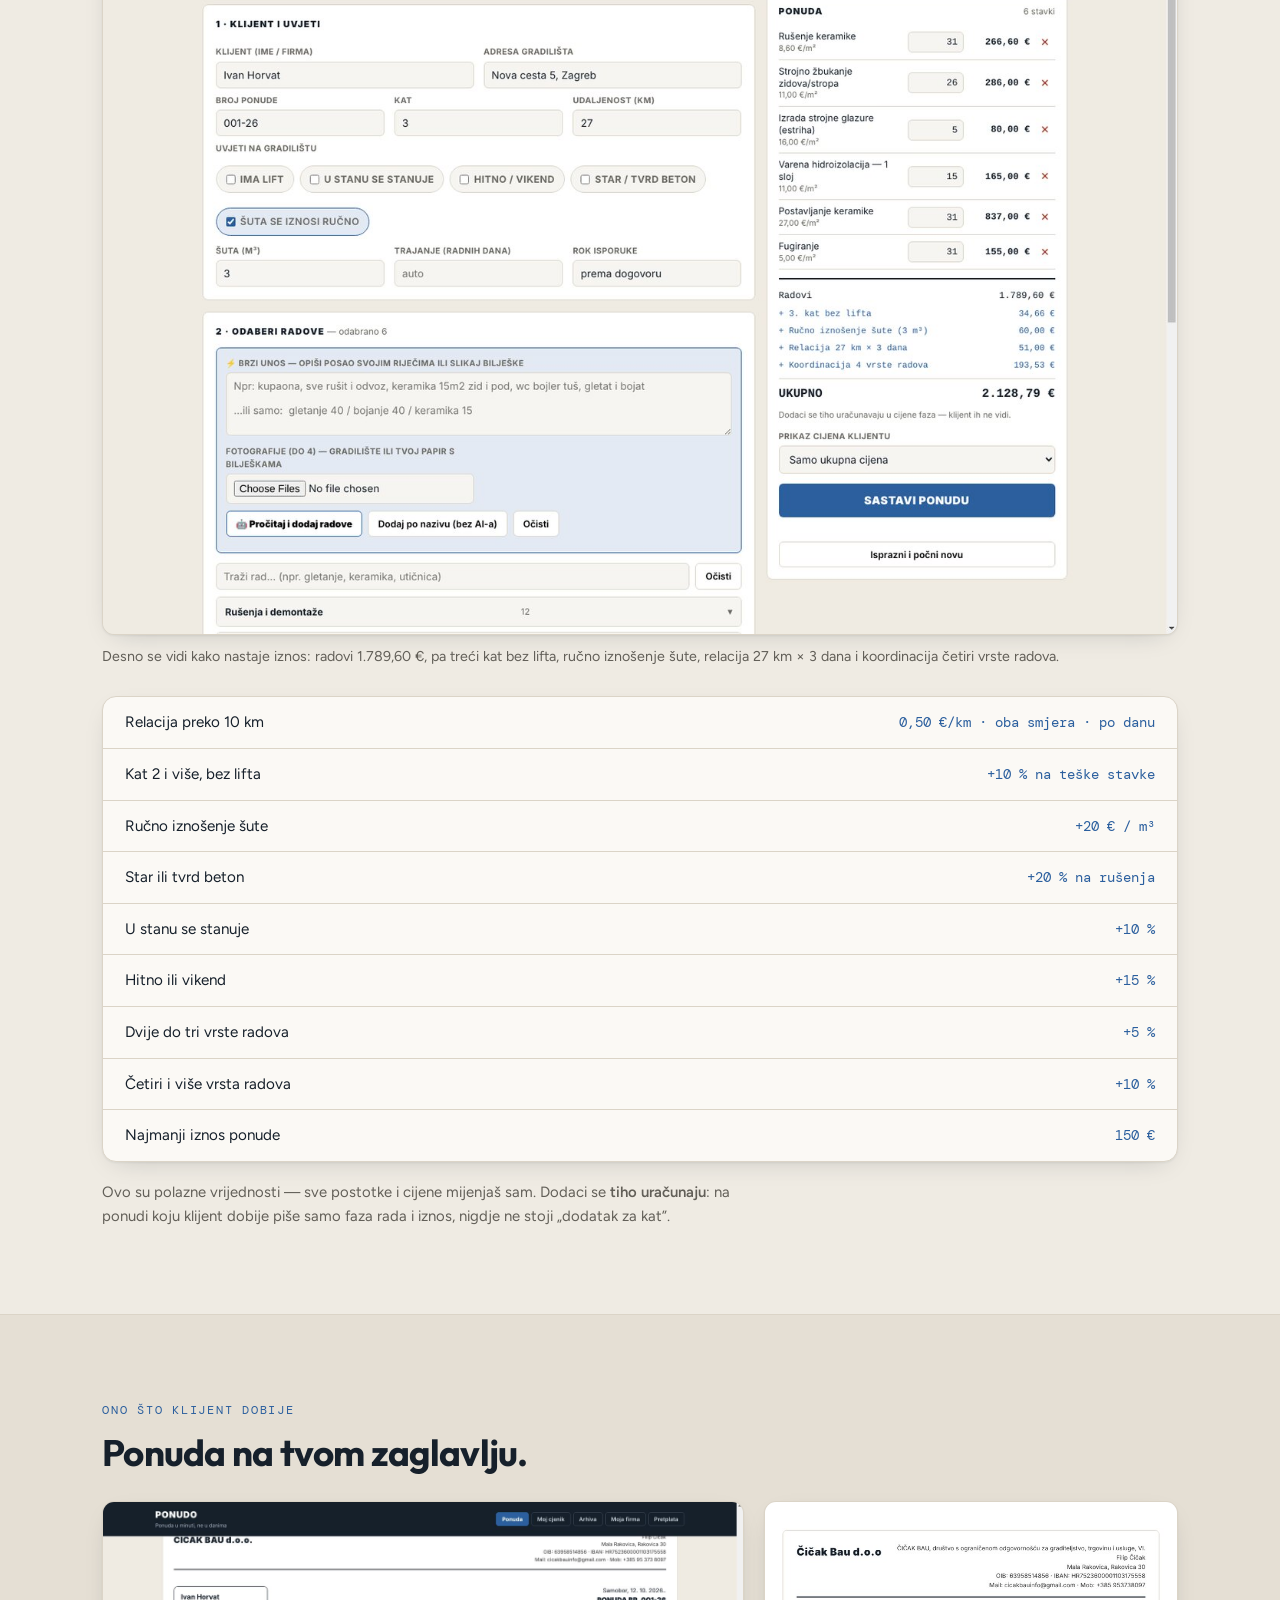
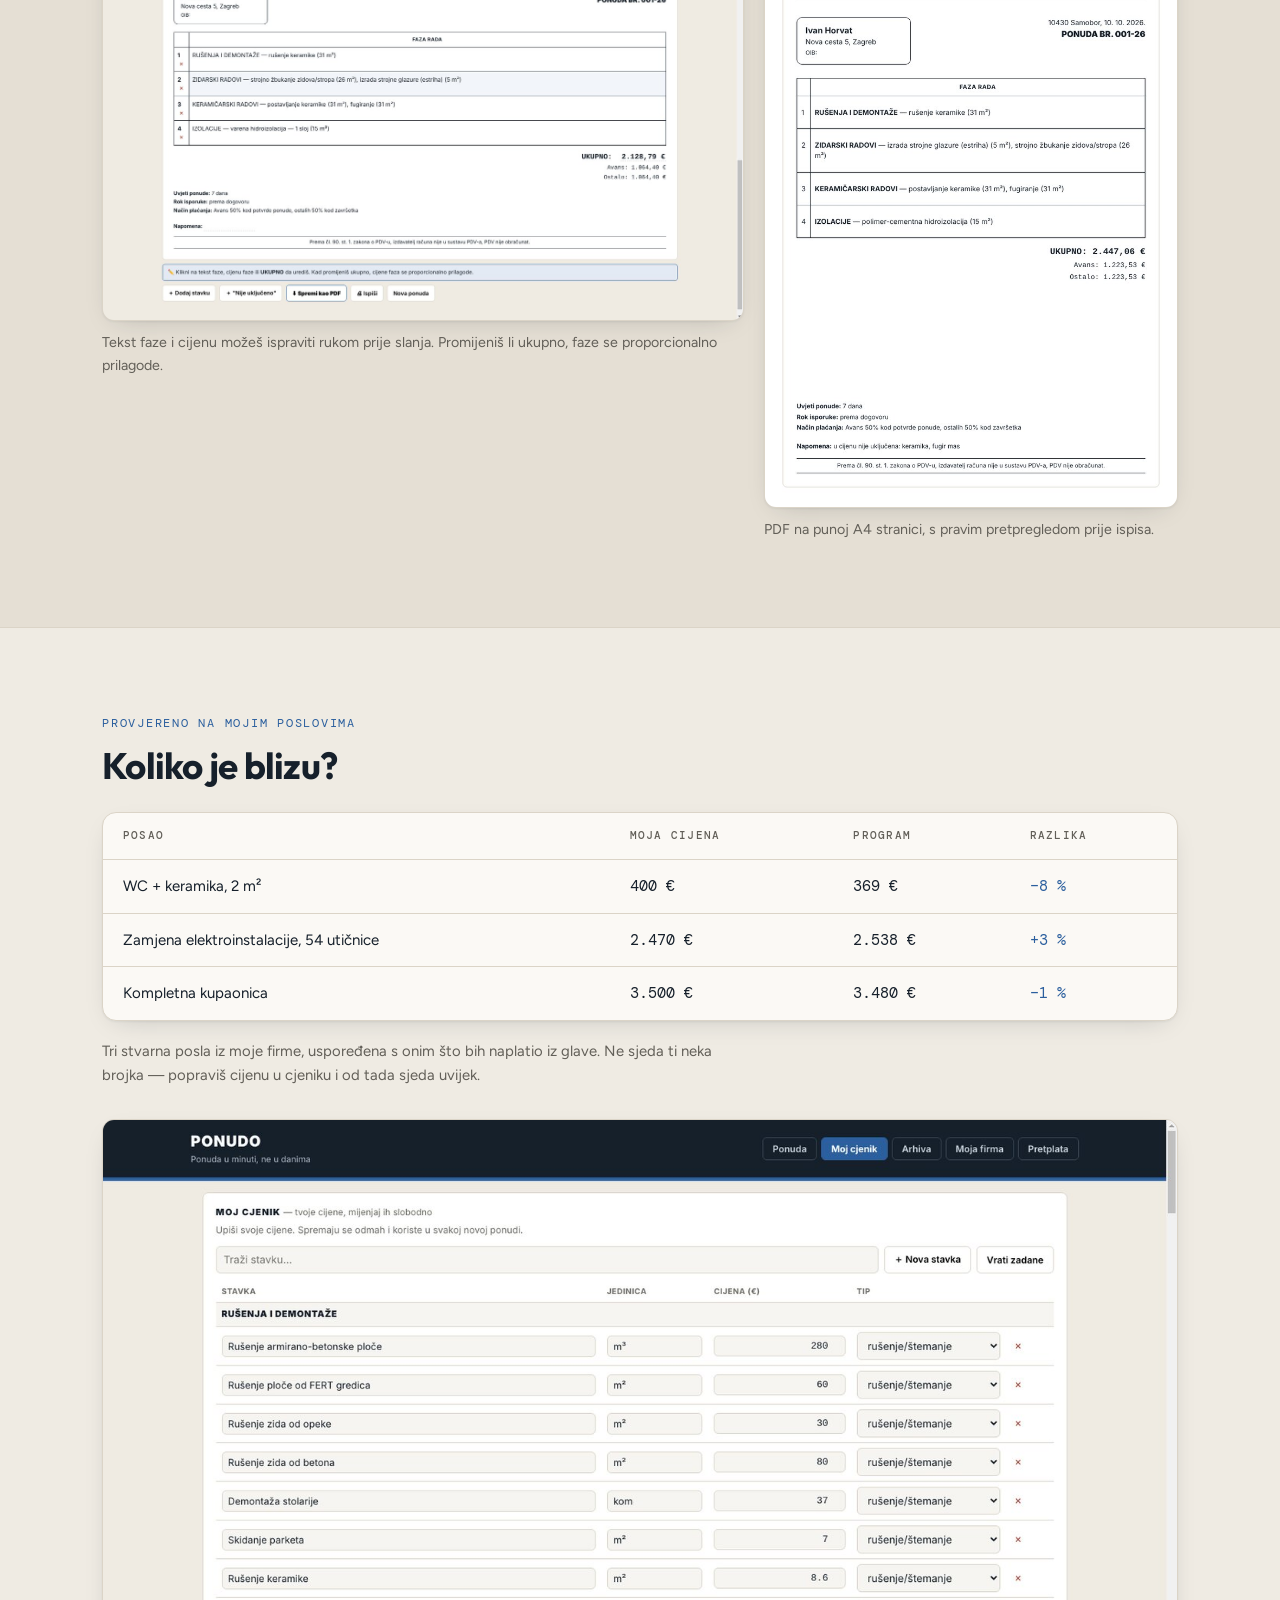
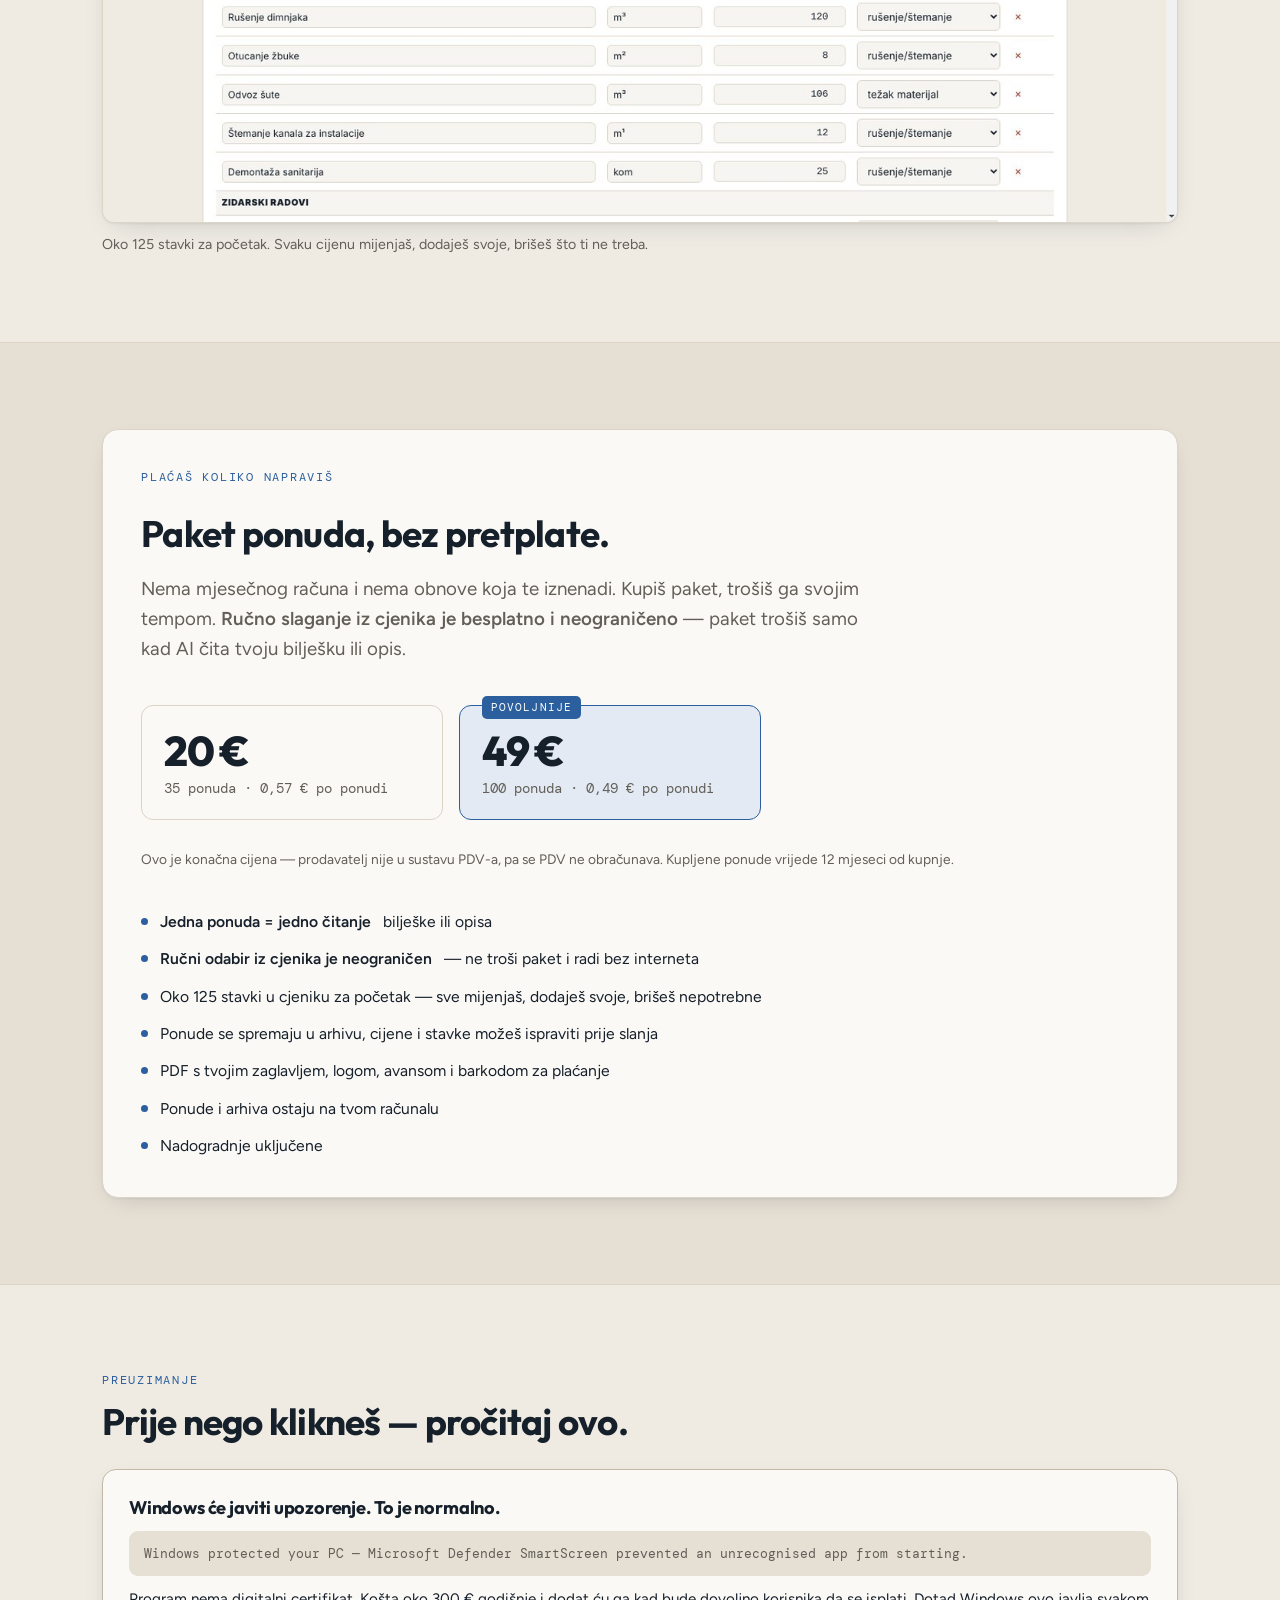
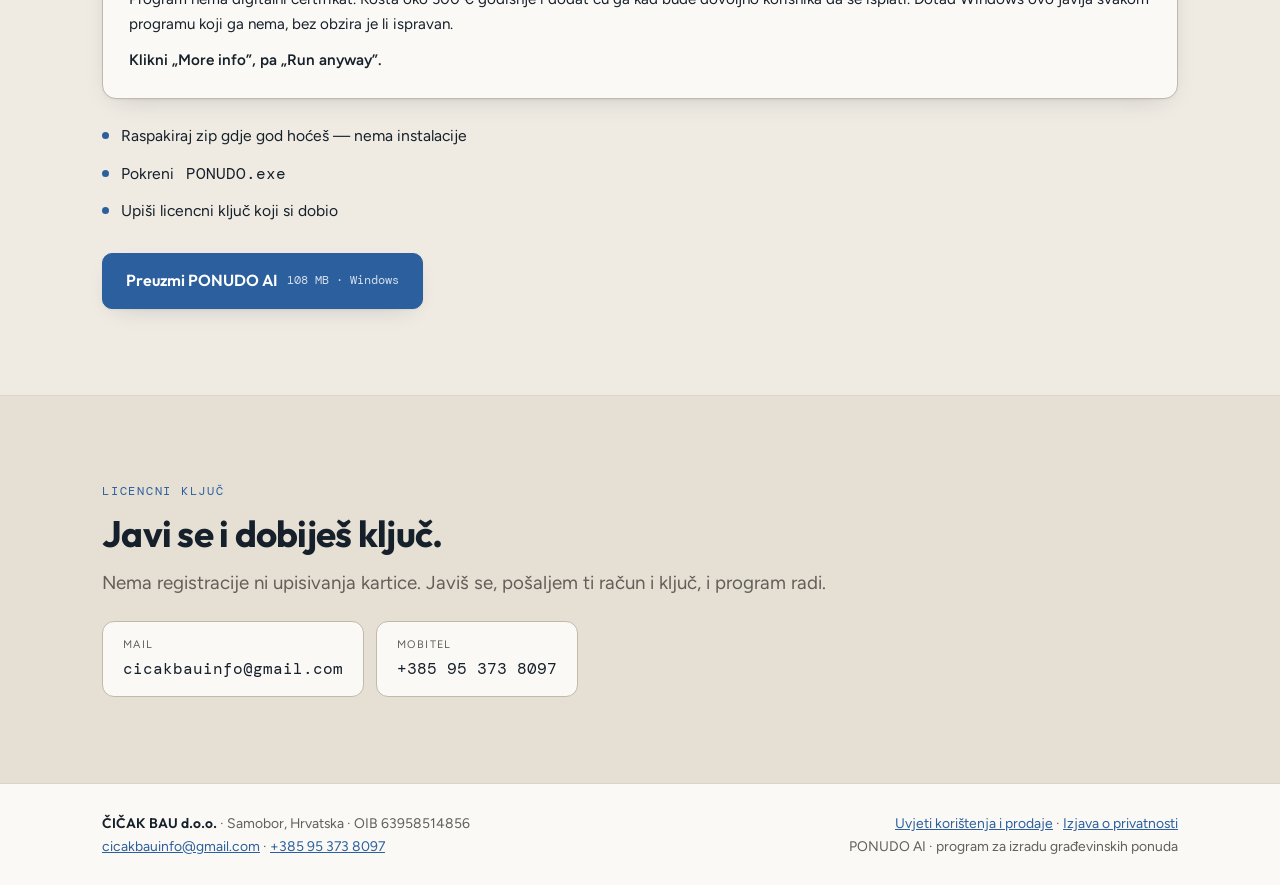
==== commit aae1b86c: "Nove cijene paketa: 20 EUR / 35 ponuda, 49 EUR / 100 ponuda" ====
--- a/index.html
+++ b/index.html
@@ -3,7 +3,7 @@
 <head>
 <meta charset="utf-8">
 <meta name="viewport" content="width=device-width, initial-scale=1, viewport-fit=cover">
-<meta name="description" content="PONUDO AI — program za izradu građevinskih ponuda. Opišeš posao ili slikaš bilješku, a cijena se računa po tvom cjeniku. Za Windows. Paket od 20 ponuda — 20 €.">
+<meta name="description" content="PONUDO AI — program za izradu građevinskih ponuda. Opišeš posao ili slikaš bilješku, a cijena se računa po tvom cjeniku. Za Windows. Paket od 35 ponuda — 20 €.">
 <meta property="og:title" content="PONUDO AI">
 <meta property="og:description" content="Opiši posao ili slikaj bilješku s gradilišta — ponuda je gotova. Program za izvođače, za Windows.">
 <meta property="og:type" content="website">
@@ -243,7 +243,7 @@
       </svg>
       <b>PONUDO<i> AI</i></b>
     </div>
-    <p class="price">od 20 € za 20 ponuda</p>
+    <p class="price">od 20 € za 35 ponuda</p>
   </div>
 </header>
 
@@ -473,11 +473,11 @@
 
       <div class="paketi">
         <div class="paket">
-          <p class="bigprice">20 €<small>20 ponuda · 1 € po ponudi</small></p>
+          <p class="bigprice">20 €<small>35 ponuda · 0,57 € po ponudi</small></p>
         </div>
         <div class="paket istaknut">
           <span class="oznaka">povoljnije</span>
-          <p class="bigprice">49 €<small>60 ponuda · 0,82 € po ponudi</small></p>
+          <p class="bigprice">49 €<small>100 ponuda · 0,49 € po ponudi</small></p>
         </div>
       </div>
       <p class="sitno">Ovo je konačna cijena — prodavatelj nije u sustavu PDV-a, pa se PDV ne obračunava. Kupljene ponude vrijede 12 mjeseci od kupnje.</p>
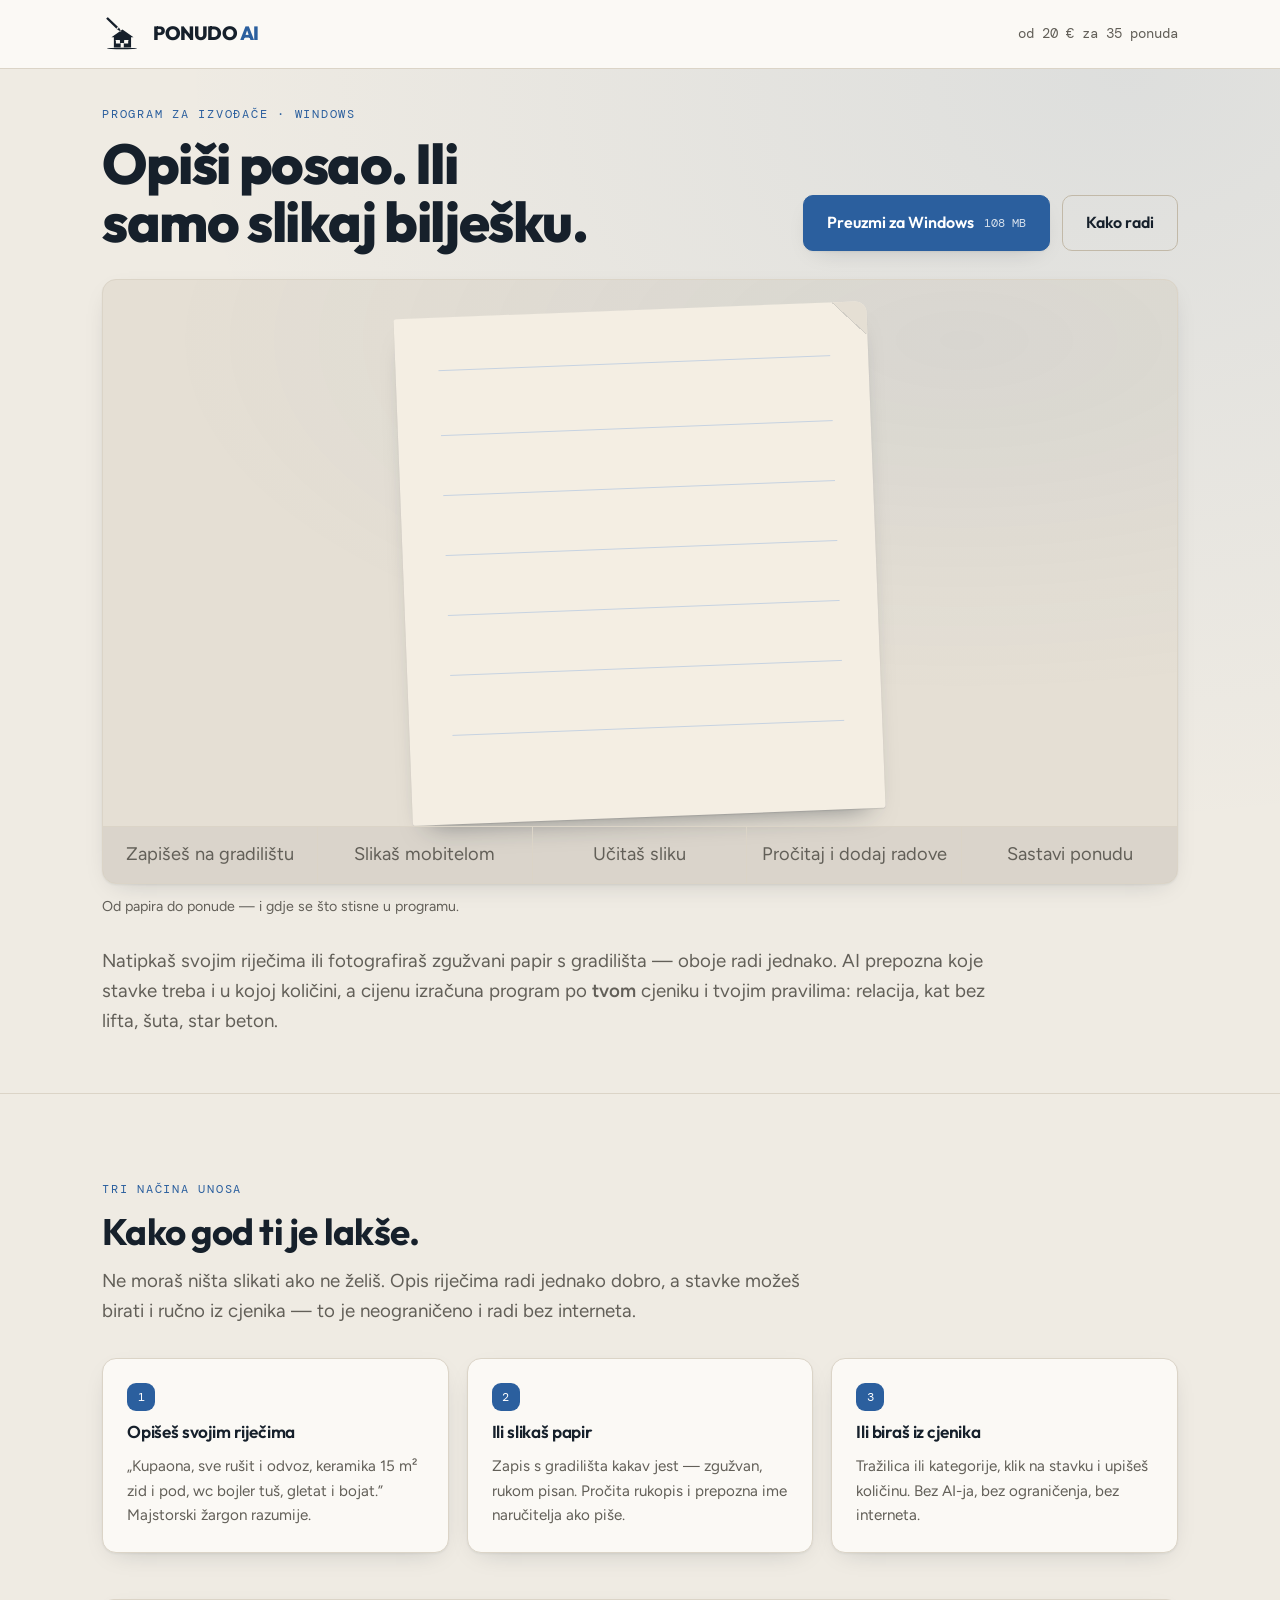
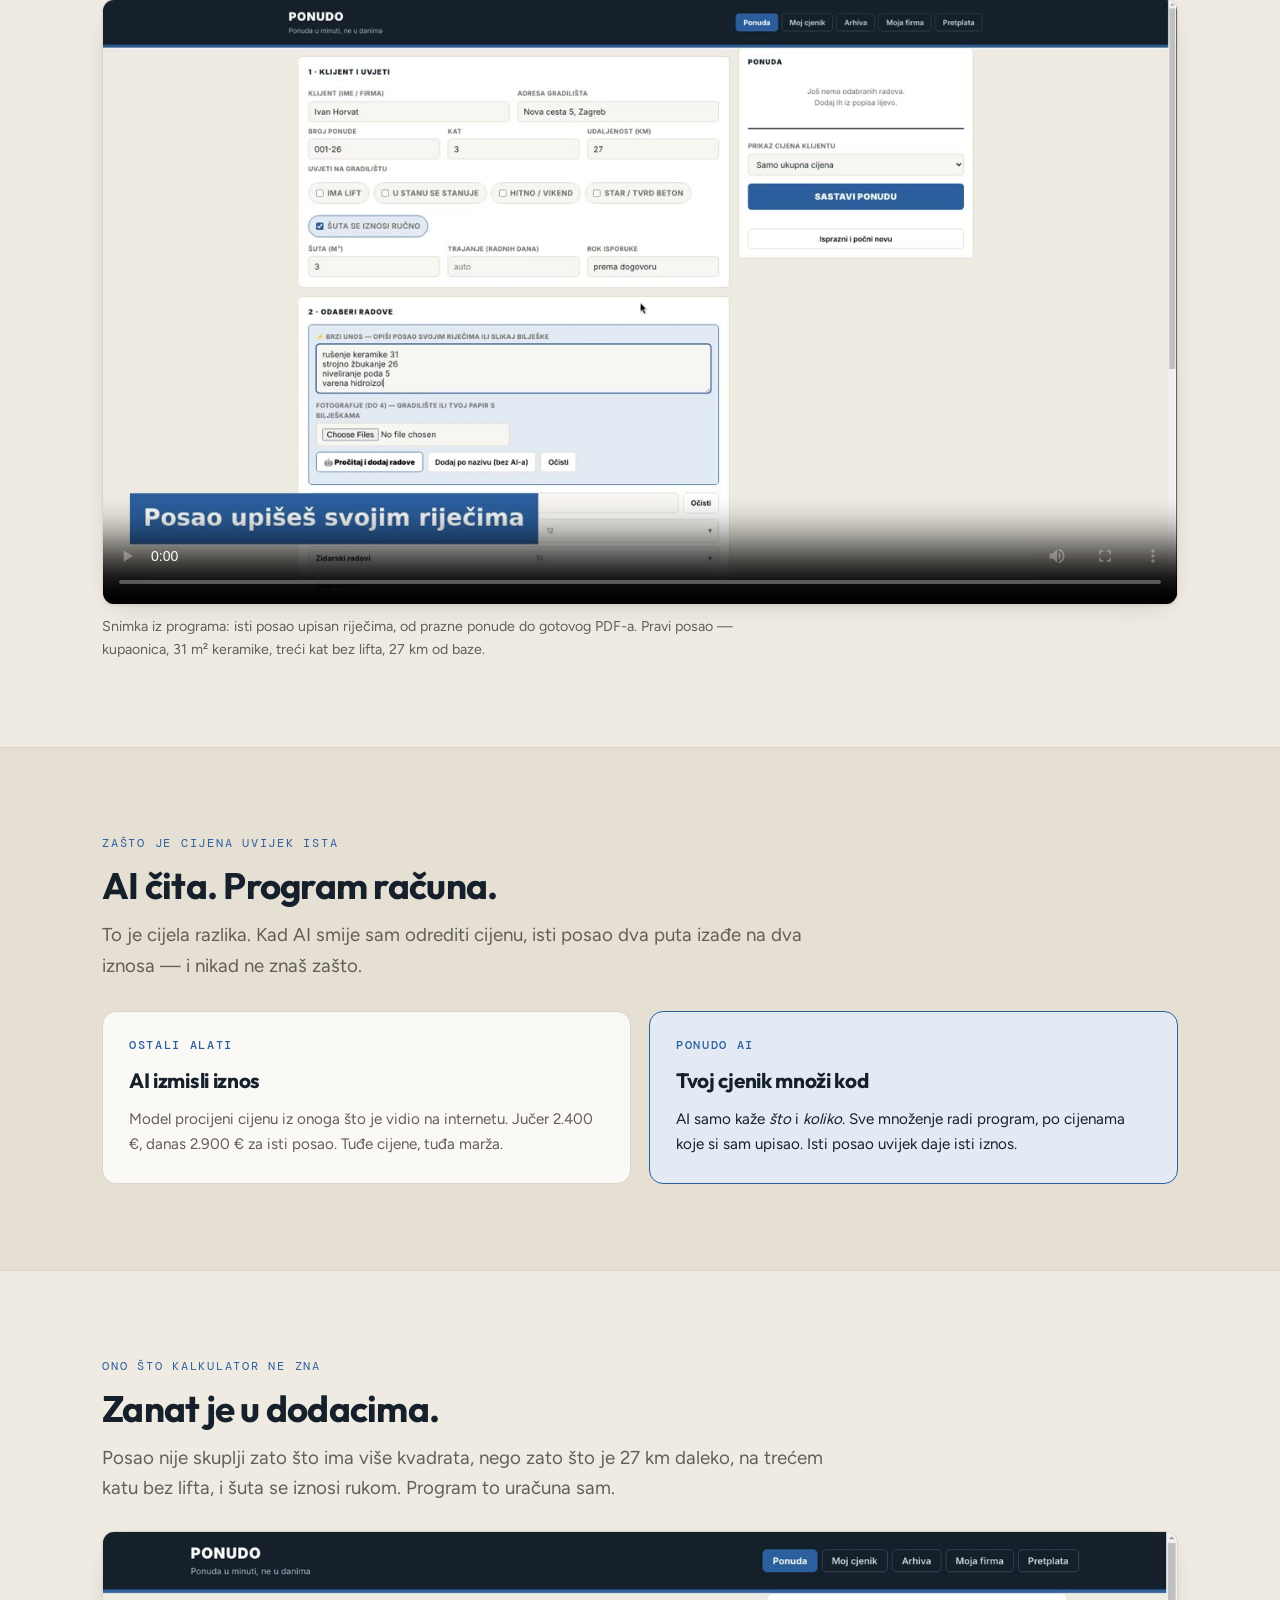
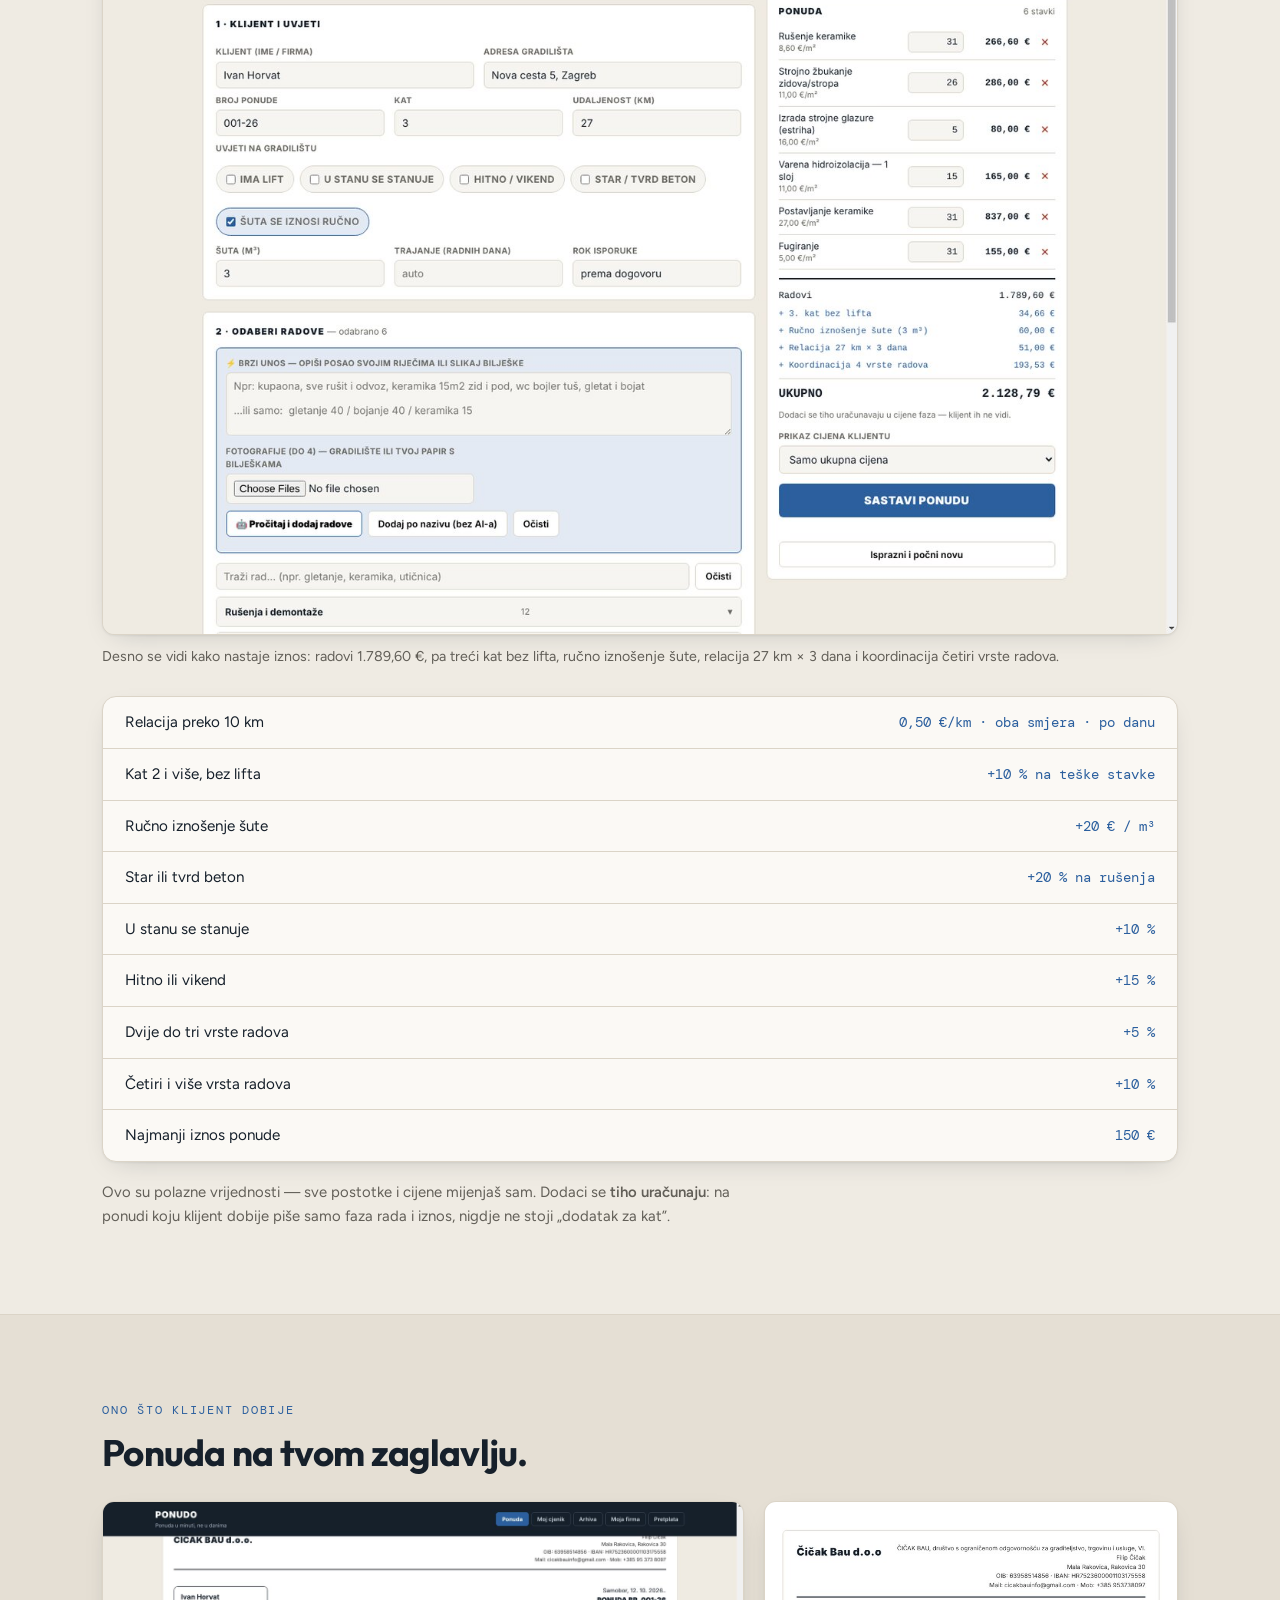
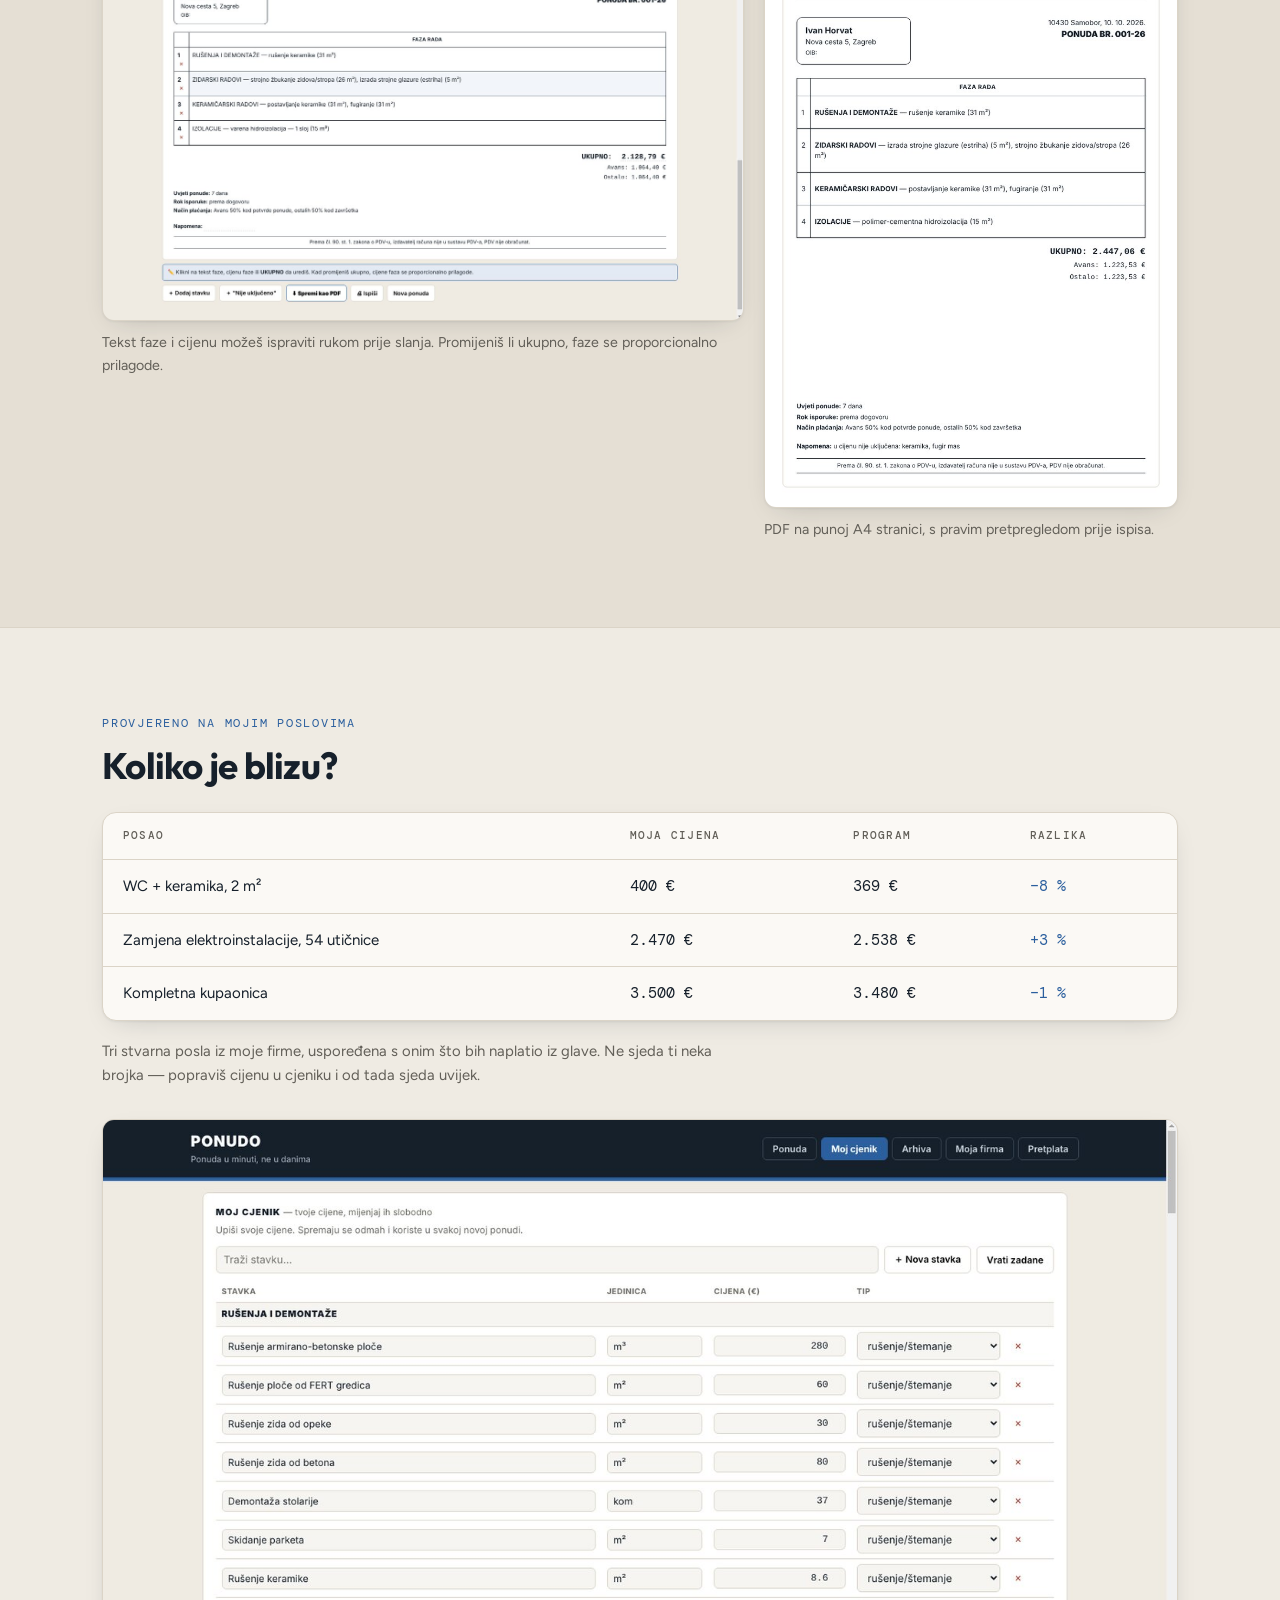
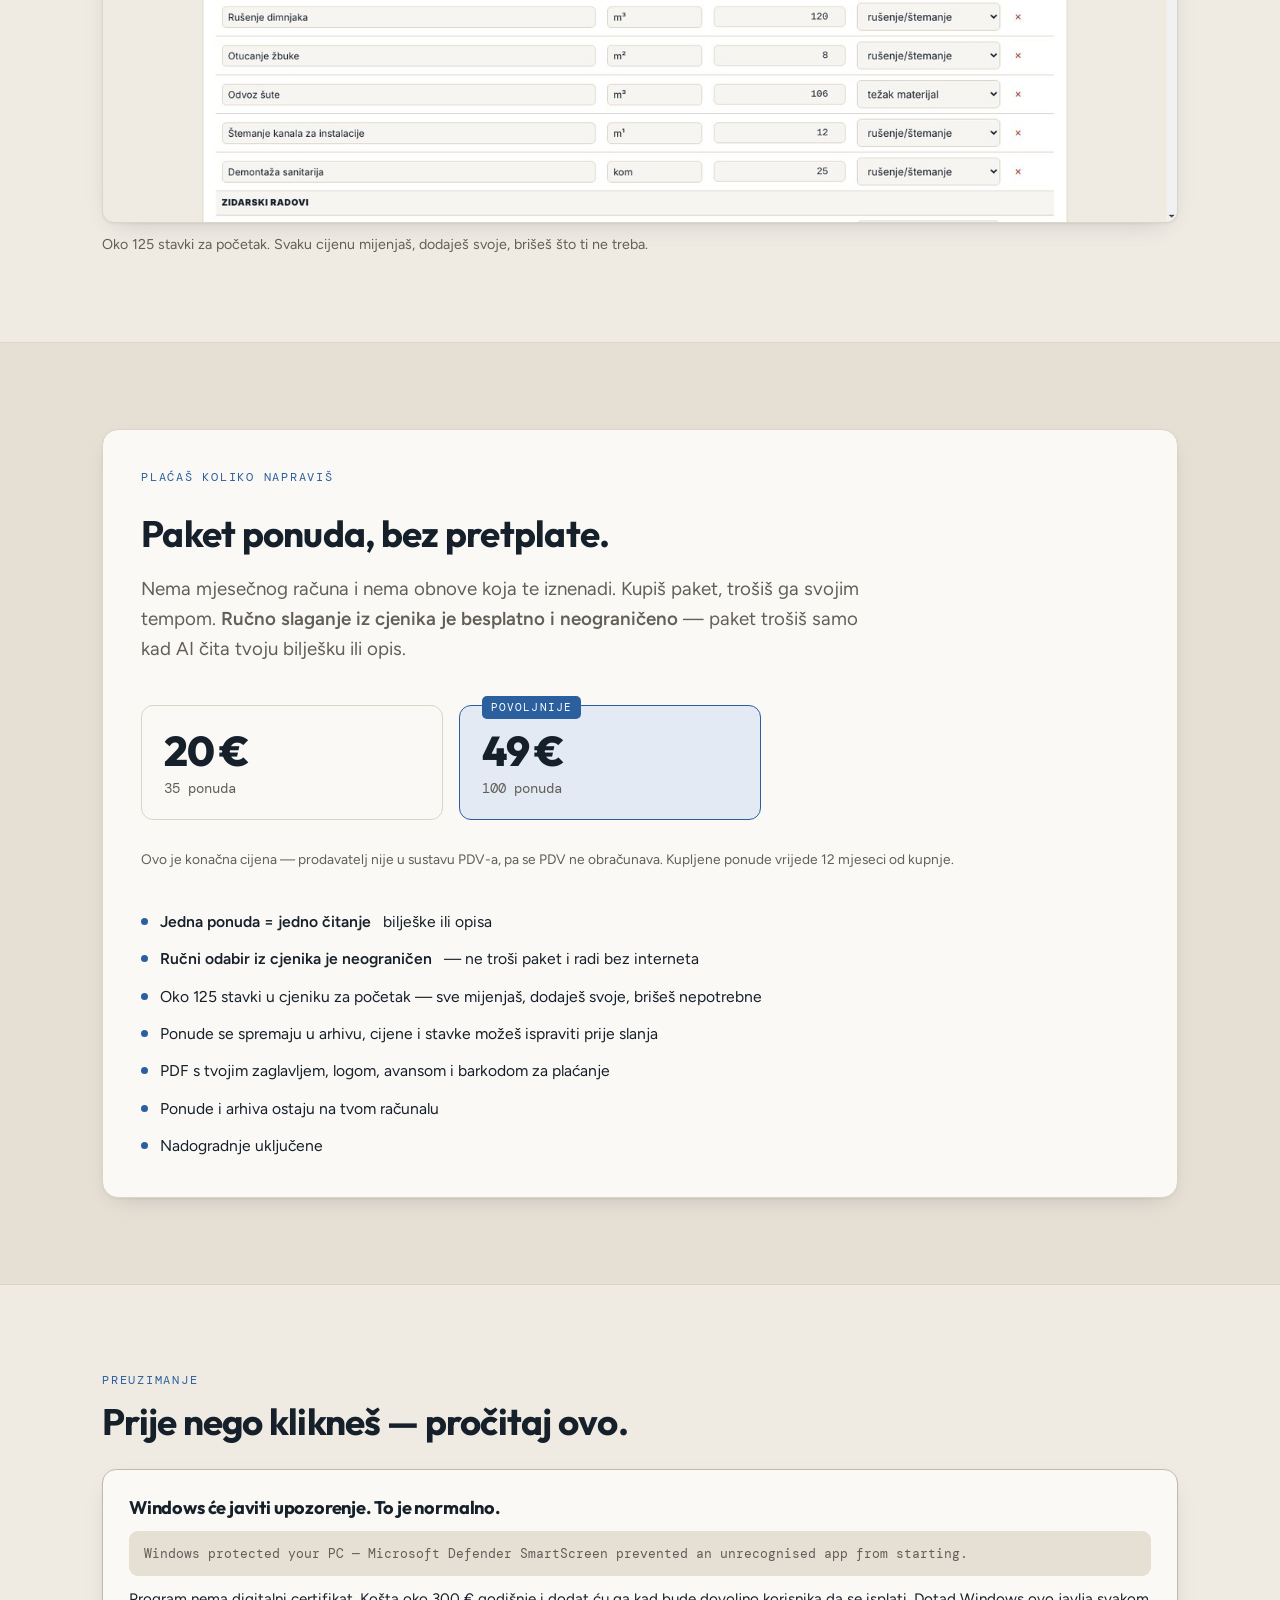
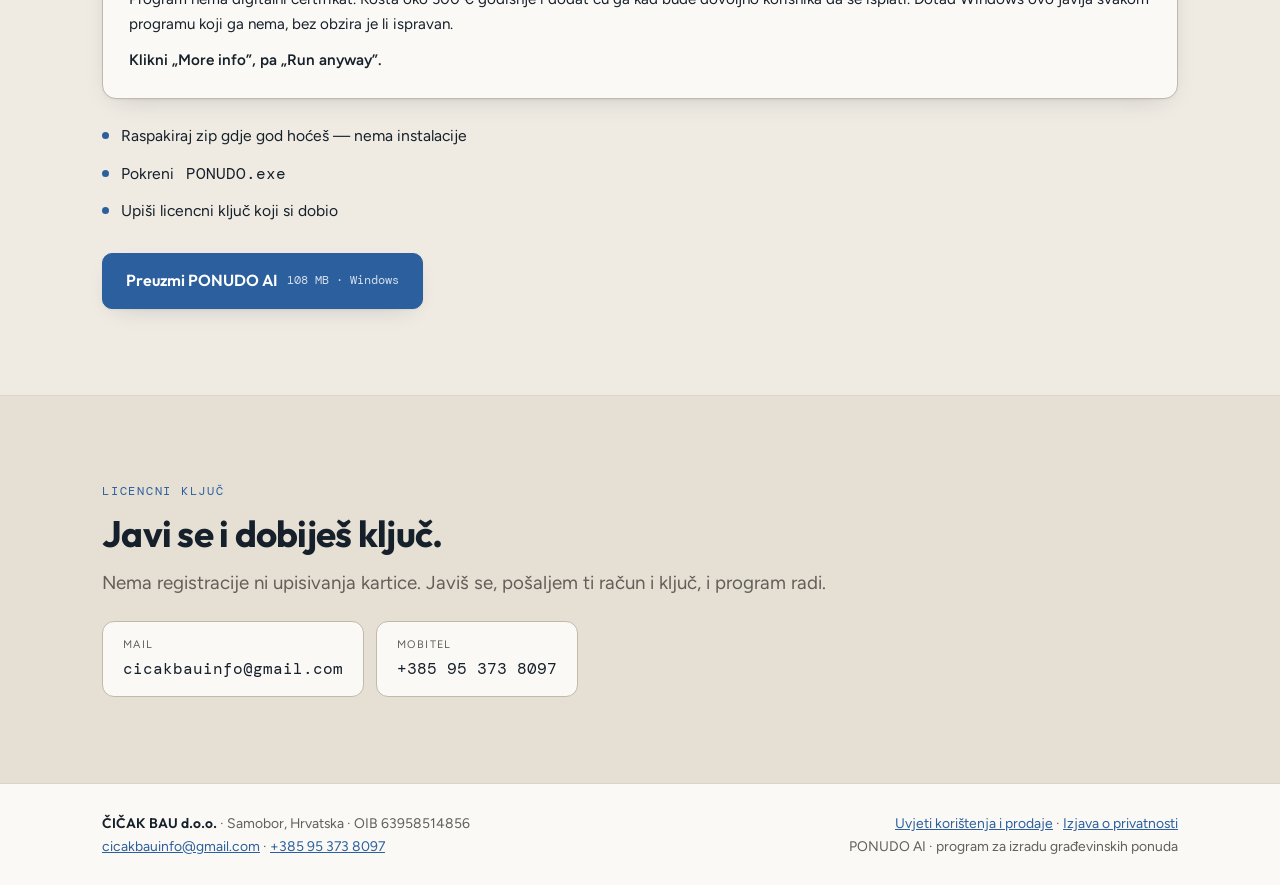
==== commit 5f55de03: "Maknuta cijena po ponudi sa stranice i iz uvjeta" ====
--- a/index.html
+++ b/index.html
@@ -473,11 +473,11 @@
 
       <div class="paketi">
         <div class="paket">
-          <p class="bigprice">20 €<small>35 ponuda · 0,57 € po ponudi</small></p>
+          <p class="bigprice">20 €<small>35 ponuda</small></p>
         </div>
         <div class="paket istaknut">
           <span class="oznaka">povoljnije</span>
-          <p class="bigprice">49 €<small>100 ponuda · 0,49 € po ponudi</small></p>
+          <p class="bigprice">49 €<small>100 ponuda</small></p>
         </div>
       </div>
       <p class="sitno">Ovo je konačna cijena — prodavatelj nije u sustavu PDV-a, pa se PDV ne obračunava. Kupljene ponude vrijede 12 mjeseci od kupnje.</p>
